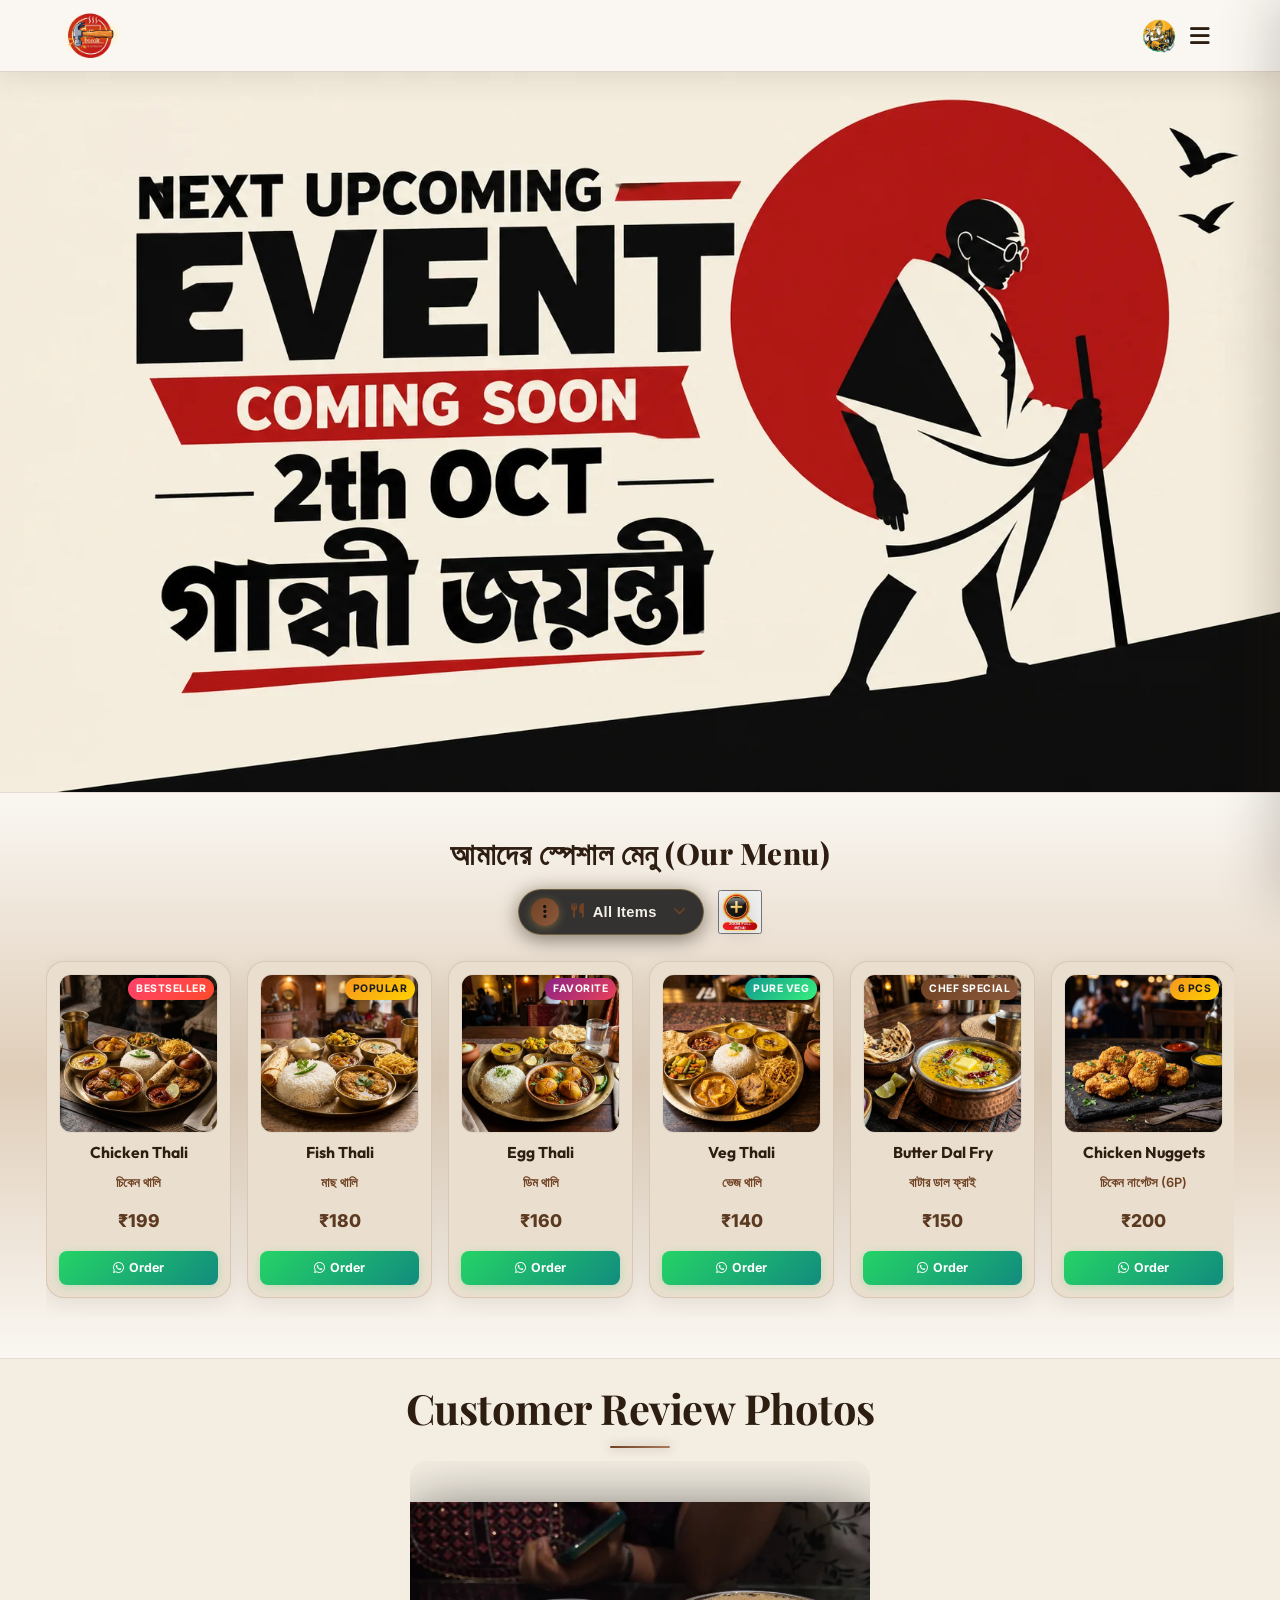
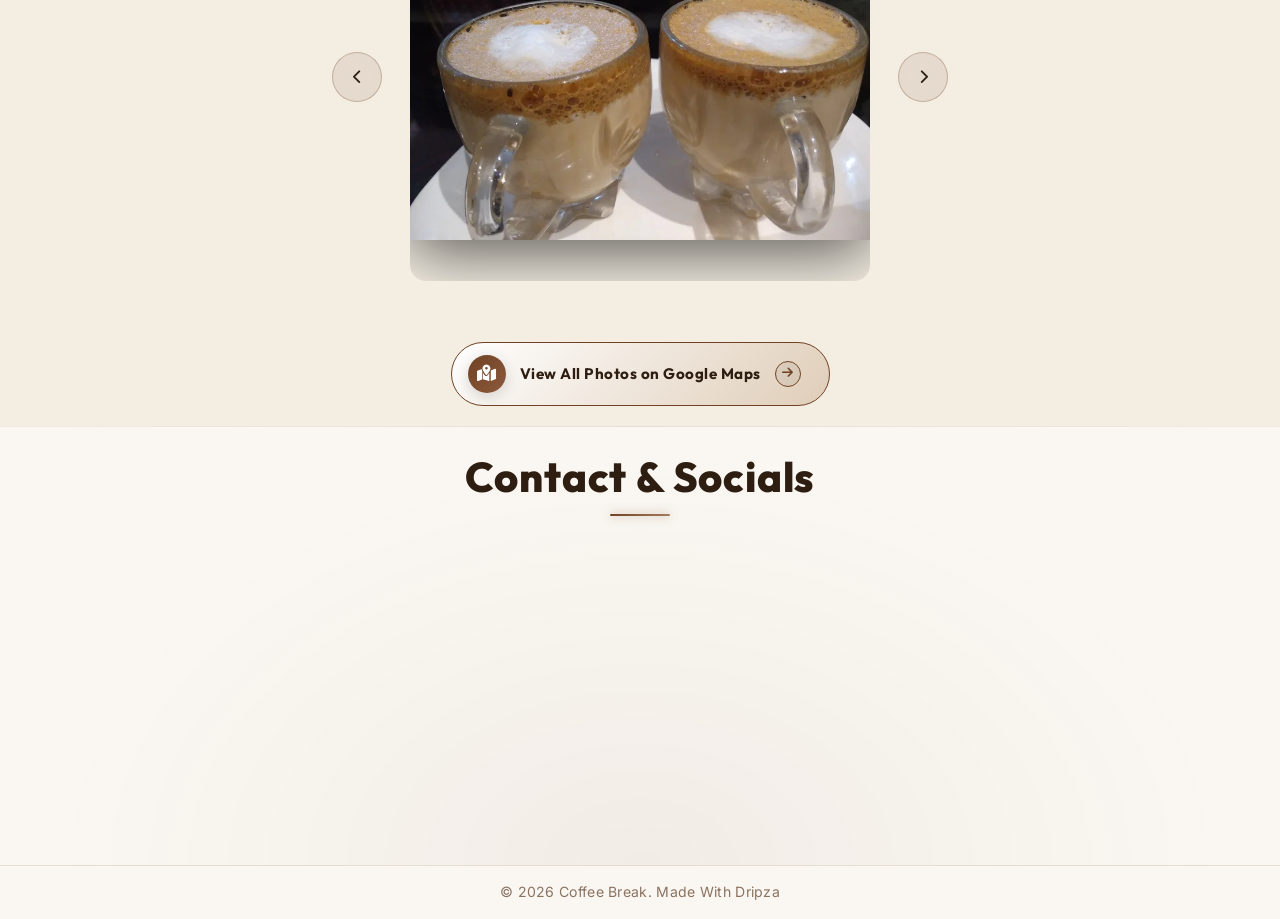
==== index.html @ 4b76417c "Update search input keypad dismiss on enter" ====
﻿<!DOCTYPE html>
<html lang="bn">
<head>
    <meta charset="UTF-8">
    <meta name="viewport" content="width=device-width, initial-scale=1.0">
    <title>Coffee Break</title>
    <link rel="icon" type="image/png" href="assets/coffee_break_logo.webp">
    <link href="https://fonts.googleapis.com/css2?family=Playfair+Display:wght@400;600;700;800&family=Outfit:wght@300;400;600;800&family=Inter:wght@300;400;500;600&display=swap" rel="stylesheet">
    <link rel="stylesheet" href="https://cdnjs.cloudflare.com/ajax/libs/font-awesome/6.4.0/css/all.min.css">
    <link rel="stylesheet" href="styles.css?v=1.3">
</head>
<body class="no-scroll">
    <!-- Preloader Screen -->
    <div id="preloader">
        <div class="preloader-content">
            <h1 class="preloader-title">Welcome to <br><span class="highlight">Coffee Break</span></h1>
            <div class="preloader-loader">
                <div class="loader-bar"></div>
            </div>
        </div>
    </div>
    <!-- Navbar -->
    <nav class="navbar">
        <div class="logo-container">
            <img src="assets/coffee_break_logo.webp" alt="Coffee Break Logo" class="logo-brand-img">
            <div class="logo-text-wrapper">
                <span class="animated-football-header" title="Ganesh Chaturthi Special">
                    <img src="assets/ganesh_run_icon.webp" alt="Ganesh Run Icon" style="object-fit: contain; filter: drop-shadow(0 0 5px rgba(255, 215, 0, 0.6));">
                </span>
                <span class="logo-text">Coffee Break</span>
            </div>
        </div>
        <span class="rath-yatra-header-text">শুভ বিশ্বকর্মা পূজা!</span>
        <ul class="nav-links">
            <li><a href="#home">Home</a></li>
            <li><a href="#menu">Menu</a></li>
            <li><a href="#reviews">Reviews</a></li>
            <li><a href="#contact">Contact</a></li>
        </ul>
        <div class="navbar-actions">
            <!-- Rakhi Purnima Button for Poster -->
            <button class="fifa-btn" id="open-promo-modal-direct-btn" title="Show Ganesh Chaturthi Special Poster">
                <div class="fifa-container">
                    <div class="fifa-magic-ring"></div>
                    <img src="assets/ganesh_icon.webp" alt="Ganesh Special" class="fifa-svg" style="object-fit: contain;">
                </div>
            </button>
            
            <div class="hamburger">
                <i class="fas fa-bars"></i>
            </div>
        </div>
    </nav>

    <!-- Hero Section -->
    <section id="home" class="hero">
        <div class="hero-bg banner-box">
            <img src="assets/aj_restaurant_banner_1.webp" alt="AJ Restaurant & Cafe Banner" class="active">
            <img src="assets/banner_1.webp" alt="Coffee Break Banner 1">
            <img src="assets/banner_2.webp" alt="Coffee Break Banner 2">
            <img src="assets/banner_3.webp" alt="Coffee Break Banner 3">
            <img src="assets/banner_4.webp" alt="Coffee Break Banner 4">
            <img src="assets/banner_5.webp" alt="Coffee Break Banner 5">
            <img src="assets/banner_6.webp" alt="Coffee Break Banner 6">
            <img src="assets/banner_7.webp" alt="Coffee Break Banner 7">
            <img src="assets/banner_8.webp" alt="Coffee Break Banner 8">
            <img src="assets/banner_9.webp" alt="Coffee Break Banner 9">
            <img src="assets/banner_10.webp" alt="Coffee Break Banner 10">
            <img src="assets/banner_11.webp" alt="Coffee Break Banner 11">
            <img src="assets/banner_12.webp" alt="Coffee Break Banner 12">
            <img src="assets/banner_13.webp" alt="Coffee Break Banner 13">
            <img src="assets/banner_14.webp" alt="Coffee Break Banner 14">
            <img src="assets/banner_15.webp" alt="Coffee Break Banner 15">
            <div class="overlay"></div>
        </div>
        <!-- Click/Hover Zones for Banner Control -->
        <div class="hero-nav-zone left-zone" title="Previous Image"></div>
        <div class="hero-nav-zone right-zone" title="Next Image"></div>
    </section>

                <!-- Digital Restaurant Menu Section -->
    <section id="menu" class="main-menu-section">
        <div class="menu-header-wrapper">
            <div class="menu-eyebrow-container">
                <span class="menu-eyebrow">আমাদের স্পেশাল মেনু (Our Menu)</span>
            </div>
        </div>

        <!-- Menu Category Filter Tabs -->
                <!-- Menu Category Filter Dropdown (Three-Dot Filter Menu) -->
        <!-- Menu Filter and Zoom Controls Row -->
        <div class="menu-filter-controls-row">
            <div class="menu-filter-dropdown-wrapper" id="main-menu-filter-dropdown-wrapper">
            <button type="button" class="menu-filter-dots-btn" id="main-menu-filter-dots-btn" aria-expanded="false" aria-haspopup="true" title="Filter Menu">
                <span class="three-dots-icon-box">
                    <i class="fas fa-ellipsis-v"></i>
                </span>
                <span class="current-filter-label" id="main-current-filter-label">
                    <i class="fas fa-utensils"></i>
                    <span>All Items</span>
                </span>
                <i class="fas fa-chevron-down filter-dropdown-arrow"></i>
            </button>

            <!-- Dropdown List of Category Filter Options -->
            <div class="menu-filter-dropdown-menu" id="main-menu-filter-dropdown-menu">
                <div class="menu-filter-dropdown-header">
                    <span><i class="fas fa-filter"></i> Filter Category</span>
                </div>
                <div class="menu-filter-dropdown-list">
                    <button type="button" class="menu-tab-btn active" data-category="all">
                        <span class="tab-btn-content">
                            <i class="fas fa-utensils tab-icon"></i>
                            <span class="tab-title">All Items</span>
                        </span>
                        <i class="fas fa-check active-indicator-icon"></i>
                    </button>
                    <button type="button" class="menu-tab-btn" data-category="thali">
                        <span class="tab-btn-content">
                            <i class="fas fa-bowl-rice tab-icon"></i>
                            <span class="tab-title">Bengali Thali</span>
                        </span>
                        <i class="fas fa-check active-indicator-icon"></i>
                    </button>
                    <button type="button" class="menu-tab-btn" data-category="snacks">
                        <span class="tab-btn-content">
                            <i class="fas fa-burger tab-icon"></i>
                            <span class="tab-title">Breakfast & Snacks</span>
                        </span>
                        <i class="fas fa-check active-indicator-icon"></i>
                    </button>
                    <button type="button" class="menu-tab-btn" data-category="beverages">
                        <span class="tab-btn-content">
                            <i class="fas fa-mug-hot tab-icon"></i>
                            <span class="tab-title">Tea & Coffee</span>
                        </span>
                        <i class="fas fa-check active-indicator-icon"></i>
                    </button>
                    <button type="button" class="menu-tab-btn" data-category="extras">
                        <span class="tab-btn-content">
                            <i class="fas fa-plate-wheat tab-icon"></i>
                            <span class="tab-title">Sides & Extras</span>
                        </span>
                        <i class="fas fa-check active-indicator-icon"></i>
                    </button>
                </div>
            </div>
        </div>

            <!-- Zoom Full Menu Button on Right Side of Filter -->
            <button type="button" class="menu-zoom-img-btn" id="open-full-menu-modal-btn" title="Open Complete Menu Card (সম্পূর্ণ মেনু)">
                    <img src="assets/zoom_full_menu_icon.webp" alt="Zoom Full Menu" class="zoom-full-menu-img">
                </button>
        </div>
        

        <!-- Menu Cards Horizontal Side-Scroll Wrapper -->
        <div class="main-menu-scroll-wrapper">
            <div class="main-menu-scroll-track" id="main-restaurant-menu-scroll">
                
                <!-- 1. Chicken Thali -->
                <div class="food-menu-card" data-category="thali">
                    <div class="food-card-badge bestseller">Bestseller</div>
                    <div class="food-card-img-box">
                        <img src="assets/menu_chicken_thali.webp" alt="Chicken Thali" loading="lazy">
                    </div>
                    <div class="food-card-body">
                        <h3 class="food-title">Chicken Thali</h3>
                        <span class="bengali-title">চিকেন থালি</span>
                        <span class="food-price">₹199</span>
                        <a href="https://wa.me/919064698792?text=Hi%20Coffee%20Break,%20I%20want%20to%20order%20Chicken%20Thali%20(₹199)" target="_blank" class="food-order-btn">
                            <i class="fab fa-whatsapp"></i> Order
                        </a>
                    </div>
                </div>

                <!-- 2. Fish Thali -->
                <div class="food-menu-card" data-category="thali">
                    <div class="food-card-badge popular">Popular</div>
                    <div class="food-card-img-box">
                        <img src="assets/menu_fish_thali.webp" alt="Fish Thali" loading="lazy">
                    </div>
                    <div class="food-card-body">
                        <h3 class="food-title">Fish Thali</h3>
                        <span class="bengali-title">মাছ থালি</span>
                        <span class="food-price">₹180</span>
                        <a href="https://wa.me/919064698792?text=Hi%20Coffee%20Break,%20I%20want%20to%20order%20Fish%20Thali%20(₹180)" target="_blank" class="food-order-btn">
                            <i class="fab fa-whatsapp"></i> Order
                        </a>
                    </div>
                </div>

                <!-- 3. Egg Thali -->
                <div class="food-menu-card" data-category="thali">
                    <div class="food-card-badge special">Favorite</div>
                    <div class="food-card-img-box">
                        <img src="assets/menu_egg_thali.webp" alt="Egg Thali" loading="lazy">
                    </div>
                    <div class="food-card-body">
                        <h3 class="food-title">Egg Thali</h3>
                        <span class="bengali-title">ডিম থালি</span>
                        <span class="food-price">₹160</span>
                        <a href="https://wa.me/919064698792?text=Hi%20Coffee%20Break,%20I%20want%20to%20order%20Egg%20Thali%20(₹160)" target="_blank" class="food-order-btn">
                            <i class="fab fa-whatsapp"></i> Order
                        </a>
                    </div>
                </div>

                <!-- 4. Veg Thali -->
                <div class="food-menu-card" data-category="thali">
                    <div class="food-card-badge pure-veg">Pure Veg</div>
                    <div class="food-card-img-box">
                        <img src="assets/menu_veg_thali.webp" alt="Veg Thali" loading="lazy">
                    </div>
                    <div class="food-card-body">
                        <h3 class="food-title">Veg Thali</h3>
                        <span class="bengali-title">ভেজ থালি</span>
                        <span class="food-price">₹140</span>
                        <a href="https://wa.me/919064698792?text=Hi%20Coffee%20Break,%20I%20want%20to%20order%20Veg%20Thali%20(₹140)" target="_blank" class="food-order-btn">
                            <i class="fab fa-whatsapp"></i> Order
                        </a>
                    </div>
                </div>

                <!-- 5. Butter Dal Fry -->
                <div class="food-menu-card" data-category="extras">
                    <div class="food-card-badge chef">Chef Special</div>
                    <div class="food-card-img-box">
                        <img src="assets/menu_butter_dal_fry.webp" alt="Butter Dal Fry" loading="lazy">
                    </div>
                    <div class="food-card-body">
                        <h3 class="food-title">Butter Dal Fry</h3>
                        <span class="bengali-title">বাটার ডাল ফ্রাই</span>
                        <span class="food-price">₹150</span>
                        <a href="https://wa.me/919064698792?text=Hi%20Coffee%20Break,%20I%20want%20to%20order%20Butter%20Dal%20Fry%20(₹150)" target="_blank" class="food-order-btn">
                            <i class="fab fa-whatsapp"></i> Order
                        </a>
                    </div>
                </div>

                <!-- 6. Chicken Nuggets -->
                <div class="food-menu-card" data-category="snacks">
                    <div class="food-card-badge popular">6 Pcs</div>
                    <div class="food-card-img-box">
                        <img src="assets/menu_chicken_nuggets.webp" alt="Chicken Nuggets" loading="lazy">
                    </div>
                    <div class="food-card-body">
                        <h3 class="food-title">Chicken Nuggets</h3>
                        <span class="bengali-title">চিকেন নাগেটস (6P)</span>
                        <span class="food-price">₹200</span>
                        <a href="https://wa.me/919064698792?text=Hi%20Coffee%20Break,%20I%20want%20to%20order%20Chicken%20Nuggets%20(₹200)" target="_blank" class="food-order-btn">
                            <i class="fab fa-whatsapp"></i> Order
                        </a>
                    </div>
                </div>

                <!-- 7. Aloo Tikki -->
                <div class="food-menu-card" data-category="snacks">
                    <div class="food-card-badge pure-veg">Big Size</div>
                    <div class="food-card-img-box">
                        <img src="assets/menu_aloo_tikki.webp" alt="Aloo Tikki Big Size" loading="lazy">
                    </div>
                    <div class="food-card-body">
                        <h3 class="food-title">Aloo Tikki 6P</h3>
                        <span class="bengali-title">আলু টিক্কি (6P)</span>
                        <span class="food-price">₹180</span>
                        <a href="https://wa.me/919064698792?text=Hi%20Coffee%20Break,%20I%20want%20to%20order%20Aloo%20Tikki%20(₹180)" target="_blank" class="food-order-btn">
                            <i class="fab fa-whatsapp"></i> Order
                        </a>
                    </div>
                </div>

                <!-- 8. Egg Maggie -->
                <div class="food-menu-card" data-category="snacks">
                    <div class="food-card-badge popular">Hot</div>
                    <div class="food-card-img-box">
                        <img src="assets/menu_egg_maggie.webp" alt="Egg Maggie" loading="lazy">
                    </div>
                    <div class="food-card-body">
                        <h3 class="food-title">Egg Maggie</h3>
                        <span class="bengali-title">এগ ম্যাগি</span>
                        <span class="food-price">₹80</span>
                        <a href="https://wa.me/919064698792?text=Hi%20Coffee%20Break,%20I%20want%20to%20order%20Egg%20Maggie%20(₹80)" target="_blank" class="food-order-btn">
                            <i class="fab fa-whatsapp"></i> Order
                        </a>
                    </div>
                </div>

                <!-- 9. Veg Maggie -->
                <div class="food-menu-card" data-category="snacks">
                    <div class="food-card-badge pure-veg">Veg</div>
                    <div class="food-card-img-box">
                        <img src="assets/menu_egg_maggie.webp" alt="Veg Maggie" loading="lazy">
                    </div>
                    <div class="food-card-body">
                        <h3 class="food-title">Veg Maggie</h3>
                        <span class="bengali-title">ভেজ ম্যাগি</span>
                        <span class="food-price">₹60</span>
                        <a href="https://wa.me/919064698792?text=Hi%20Coffee%20Break,%20I%20want%20to%20order%20Veg%20Maggie%20(₹60)" target="_blank" class="food-order-btn">
                            <i class="fab fa-whatsapp"></i> Order
                        </a>
                    </div>
                </div>

                <!-- 10. Bread Omelette -->
                <div class="food-menu-card" data-category="snacks">
                    <div class="food-card-badge special">Breakfast</div>
                    <div class="food-card-img-box">
                        <img src="assets/menu6.webp" alt="Bread Omelette Jam Butter" loading="lazy">
                    </div>
                    <div class="food-card-body">
                        <h3 class="food-title">Bread Omelette</h3>
                        <span class="bengali-title">ব্রেড ওমলেট / জ্যাম</span>
                        <span class="food-price">₹60</span>
                        <a href="https://wa.me/919064698792?text=Hi%20Coffee%20Break,%20I%20want%20to%20order%20Bread%20Omelette%20(₹60)" target="_blank" class="food-order-btn">
                            <i class="fab fa-whatsapp"></i> Order
                        </a>
                    </div>
                </div>

                <!-- 11. Chai & Coffee -->
                <div class="food-menu-card" data-category="beverages">
                    <div class="food-card-badge special">Hot</div>
                    <div class="food-card-img-box">
                        <img src="assets/menu_tea_coffee.webp" alt="Coffee" loading="lazy">
                    </div>
                    <div class="food-card-body">
                        <h3 class="food-title">Milk / Black Coffee</h3>
                        <span class="bengali-title">কফি (Min 2 Cup)</span>
                        <span class="food-price">₹50</span>
                        <a href="https://wa.me/919064698792?text=Hi%20Coffee%20Break,%20I%20want%20to%20order%20Coffee" target="_blank" class="food-order-btn">
                            <i class="fab fa-whatsapp"></i> Order
                        </a>
                    </div>
                </div>

                <!-- 12. Milk / Black Tea -->
                <div class="food-menu-card" data-category="beverages">
                    <div class="food-card-badge bestseller">Chai</div>
                    <div class="food-card-img-box">
                        <img src="assets/menu_tea_coffee.webp" alt="Tea" loading="lazy">
                    </div>
                    <div class="food-card-body">
                        <h3 class="food-title">Black / Milk Tea</h3>
                        <span class="bengali-title">চা (Min 2 Cup)</span>
                        <span class="food-price">₹25</span>
                        <a href="https://wa.me/919064698792?text=Hi%20Coffee%20Break,%20I%20want%20to%20order%20Tea" target="_blank" class="food-order-btn">
                            <i class="fab fa-whatsapp"></i> Order
                        </a>
                    </div>
                </div>

                <!-- 13. Green Tea -->
                <div class="food-menu-card" data-category="beverages">
                    <div class="food-card-badge pure-veg">Healthy</div>
                    <div class="food-card-img-box">
                        <img src="assets/menu_tea_coffee.webp" alt="Green Tea" loading="lazy">
                    </div>
                    <div class="food-card-body">
                        <h3 class="food-title">Green Tea</h3>
                        <span class="bengali-title">গ্রিন টি (Min 2 Cup)</span>
                        <span class="food-price">₹40</span>
                        <a href="https://wa.me/919064698792?text=Hi%20Coffee%20Break,%20I%20want%20to%20order%20Green%20Tea" target="_blank" class="food-order-btn">
                            <i class="fab fa-whatsapp"></i> Order
                        </a>
                    </div>
                </div>

                <!-- 14. Extra Chicken 4P -->
                <div class="food-menu-card" data-category="extras">
                    <div class="food-card-badge popular">4 Pcs</div>
                    <div class="food-card-img-box">
                        <img src="assets/menu_chicken_thali.webp" alt="Extra Chicken" loading="lazy">
                    </div>
                    <div class="food-card-body">
                        <h3 class="food-title">Extra Chicken (4P)</h3>
                        <span class="bengali-title">চিকেন কারি (4P)</span>
                        <span class="food-price">₹180</span>
                        <a href="https://wa.me/919064698792?text=Hi%20Coffee%20Break,%20I%20want%20to%20order%20Extra%20Chicken%204P%20(₹180)" target="_blank" class="food-order-btn">
                            <i class="fab fa-whatsapp"></i> Order
                        </a>
                    </div>
                </div>

                <!-- 15. Extra Mutton 1P -->
                <div class="food-menu-card" data-category="extras">
                    <div class="food-card-badge special">Special</div>
                    <div class="food-card-img-box">
                        <img src="assets/menu3.webp" alt="Extra Mutton" loading="lazy">
                    </div>
                    <div class="food-card-body">
                        <h3 class="food-title">Extra Mutton (1P)</h3>
                        <span class="bengali-title">মটন (স্পেশাল অর্ডার)</span>
                        <span class="food-price">₹80</span>
                        <a href="https://wa.me/919064698792?text=Hi%20Coffee%20Break,%20I%20want%20to%20order%20Extra%20Mutton%20(₹80)" target="_blank" class="food-order-btn">
                            <i class="fab fa-whatsapp"></i> Order
                        </a>
                    </div>
                </div>

                <!-- 16. Extra Fish 1P -->
                <div class="food-menu-card" data-category="extras">
                    <div class="food-card-badge popular">1 Pc</div>
                    <div class="food-card-img-box">
                        <img src="assets/menu_fish_thali.webp" alt="Extra Fish" loading="lazy">
                    </div>
                    <div class="food-card-body">
                        <h3 class="food-title">Extra Fish (1P)</h3>
                        <span class="bengali-title">মাছ ১ পিস</span>
                        <span class="food-price">₹80</span>
                        <a href="https://wa.me/919064698792?text=Hi%20Coffee%20Break,%20I%20want%20to%20order%20Extra%20Fish%20(₹80)" target="_blank" class="food-order-btn">
                            <i class="fab fa-whatsapp"></i> Order
                        </a>
                    </div>
                </div>

                <!-- 17. Green Salad -->
                <div class="food-menu-card" data-category="extras">
                    <div class="food-card-badge pure-veg">Fresh</div>
                    <div class="food-card-img-box">
                        <img src="assets/menu_veg_thali.webp" alt="Green Salad" loading="lazy">
                    </div>
                    <div class="food-card-body">
                        <h3 class="food-title">Green Salad</h3>
                        <span class="bengali-title">গ্রিন স্যালাড</span>
                        <span class="food-price">₹100</span>
                        <a href="https://wa.me/919064698792?text=Hi%20Coffee%20Break,%20I%20want%20to%20order%20Green%20Salad%20(₹100)" target="_blank" class="food-order-btn">
                            <i class="fab fa-whatsapp"></i> Order
                        </a>
                    </div>
                </div>

                <!-- 18. Extra Egg (2P) -->
                <div class="food-menu-card" data-category="extras">
                    <div class="food-card-badge special">2 Pcs</div>
                    <div class="food-card-img-box">
                        <img src="assets/menu_egg_thali.webp" alt="Extra Egg 2P" loading="lazy">
                    </div>
                    <div class="food-card-body">
                        <h3 class="food-title">Extra Egg (2P)</h3>
                        <span class="bengali-title">ডিম (২ পিস)</span>
                        <span class="food-price">₹50</span>
                        <a href="https://wa.me/919064698792?text=Hi%20Coffee%20Break,%20I%20want%20to%20order%20Extra%20Egg%202P%20(₹50)" target="_blank" class="food-order-btn">
                            <i class="fab fa-whatsapp"></i> Order
                        </a>
                    </div>
                </div>

                <!-- 19. Extra Rice -->
                <div class="food-menu-card" data-category="extras">
                    <div class="food-card-badge popular">1 Plate</div>
                    <div class="food-card-img-box">
                        <img src="assets/menu_veg_thali.webp" alt="Extra Rice" loading="lazy">
                    </div>
                    <div class="food-card-body">
                        <h3 class="food-title">Extra Rice</h3>
                        <span class="bengali-title">এক্সট্রা ভাত</span>
                        <span class="food-price">₹50</span>
                        <a href="https://wa.me/919064698792?text=Hi%20Coffee%20Break,%20I%20want%20to%20order%20Extra%20Rice%20(₹50)" target="_blank" class="food-order-btn">
                            <i class="fab fa-whatsapp"></i> Order
                        </a>
                    </div>
                </div>

                <!-- 20. Extra Misti / Papad / Roti -->
                <div class="food-menu-card" data-category="extras">
                    <div class="food-card-badge pure-veg">Per Pc</div>
                    <div class="food-card-img-box">
                        <img src="assets/menu2.webp" alt="Extra Misti Papad Roti" loading="lazy">
                    </div>
                    <div class="food-card-body">
                        <h3 class="food-title">Extra Misti / Papad / Roti</h3>
                        <span class="bengali-title">মিষ্টি / পাঁপড় / রুটি</span>
                        <span class="food-price">₹10</span>
                        <a href="https://wa.me/919064698792?text=Hi%20Coffee%20Break,%20I%20want%20to%20order%20Extra%20Misti%20Papad%20Roti%20(₹10)" target="_blank" class="food-order-btn">
                            <i class="fab fa-whatsapp"></i> Order
                        </a>
                    </div>
                </div>

                <!-- 21. Extra Sabji / Dal / Vaji -->
                <div class="food-menu-card" data-category="extras">
                    <div class="food-card-badge pure-veg">Side Bowl</div>
                    <div class="food-card-img-box">
                        <img src="assets/menu_butter_dal_fry.webp" alt="Extra Sabji Dal Vaji" loading="lazy">
                    </div>
                    <div class="food-card-body">
                        <h3 class="food-title">Extra Sabji / Dal / Vaji</h3>
                        <span class="bengali-title">সবজি / ডাল / ভাজি</span>
                        <span class="food-price">₹30</span>
                        <a href="https://wa.me/919064698792?text=Hi%20Coffee%20Break,%20I%20want%20to%20order%20Extra%20Sabji%20Dal%20Vaji%20(₹30)" target="_blank" class="food-order-btn">
                            <i class="fab fa-whatsapp"></i> Order
                        </a>
                    </div>
                </div>

                <!-- 18. Water Bottle -->
                <div class="food-menu-card" data-category="beverages">
                    <div class="food-card-badge pure-veg">Mineral</div>
                    <div class="food-card-img-box">
                        <img src="assets/menu5.webp" alt="Water Bottle" loading="lazy">
                    </div>
                    <div class="food-card-body">
                        <h3 class="food-title">Water Bottle</h3>
                        <span class="bengali-title">জল 1L / 2L</span>
                        <span class="food-price">₹20 / ₹30</span>
                        <a href="https://wa.me/919064698792?text=Hi%20Coffee%20Break,%20I%20want%20to%20order%20Water%20Bottle" target="_blank" class="food-order-btn">
                            <i class="fab fa-whatsapp"></i> Order
                        </a>
                    </div>
                </div>

            </div>
        </div>
    </section>

    <!-- Reviews Section (Photo Gallery) -->
    <section id="reviews" class="reviews-section">
        <h2 class="section-title">Customer Review Photos</h2>
        <div class="reviews-slider-container">
            <div class="reviews-slider">
                <div class="review-slide active">
                    <img src="assets/review_1.webp" alt="Customer Review 1">
                </div>
                <div class="review-slide">
                    <img src="assets/review_2.webp" alt="Customer Review 2">
                </div>
                <div class="review-slide">
                    <img src="assets/review_3.webp" alt="Customer Review 3">
                </div>
                <div class="review-slide">
                    <img src="assets/review_4.webp" alt="Customer Review 4">
                </div>
                <div class="review-slide">
                    <img src="assets/review_5.webp" alt="Customer Review 5">
                </div>
                <div class="review-slide">
                    <img src="assets/review_6.webp" alt="Customer Review 6">
                </div>
                <div class="review-slide">
                    <img src="assets/review_7.webp" alt="Customer Review 7">
                </div>
                <div class="review-slide">
                    <img src="assets/review_8.webp" alt="Customer Review 8">
                </div>
                <div class="review-slide">
                    <img src="assets/review_9.webp" alt="Customer Review 9">
                </div>
                <div class="review-slide">
                    <img src="assets/review_10.webp" alt="Customer Review 10">
                </div>
                <div class="review-slide">
                    <img src="assets/review_11.webp" alt="Customer Review 11">
                </div>
                <div class="review-slide">
                    <img src="assets/review_12.webp" alt="Customer Review 12">
                </div>
                <div class="review-slide">
                    <img src="assets/review_13.webp" alt="Customer Review 13">
                </div>
                <div class="review-slide">
                    <img src="assets/review_14.webp" alt="Customer Review 14">
                </div>
                <div class="review-slide">
                    <img src="assets/review_15.webp" alt="Customer Review 15">
                </div>
                <div class="review-slide">
                    <img src="assets/review_16.webp" alt="Customer Review 16">
                </div>
                <div class="review-slide">
                    <img src="assets/review_17.webp" alt="Customer Review 17">
                </div>
                <div class="review-slide">
                    <img src="assets/review_18.webp" alt="Customer Review 18">
                </div>
                <div class="review-slide">
                    <img src="assets/review_19.webp" alt="Customer Review 19">
                </div>
                <div class="review-slide">
                    <img src="assets/review_20.webp" alt="Customer Review 20">
                </div>
                <div class="review-slide">
                    <img src="assets/review_21.webp" alt="Customer Review 21">
                </div>
                <div class="review-slide">
                    <img src="assets/review_22.webp" alt="Customer Review 22">
                </div>
                <div class="review-slide">
                    <img src="assets/review_23.webp" alt="Customer Review 23">
                </div>
                <div class="review-slide">
                    <img src="assets/review_24.webp" alt="Customer Review 24">
                </div>
                <div class="review-slide">
                    <img src="assets/review_25.webp" alt="Customer Review 25">
                </div>
                <div class="review-slide">
                    <img src="assets/review_26.webp" alt="Customer Review 26">
                </div>
                <div class="review-slide">
                    <img src="assets/review_27.webp" alt="Customer Review 27">
                </div>
                <div class="review-slide">
                    <img src="assets/review_28.webp" alt="Customer Review 28">
                </div>
                <div class="review-slide">
                    <img src="assets/review_29.webp" alt="Customer Review 29">
                </div>
                <div class="review-slide">
                    <img src="assets/review_30.webp" alt="Customer Review 30">
                </div>
                <div class="review-slide">
                    <img src="assets/review_31.webp" alt="Customer Review 31">
                </div>
                <div class="review-slide">
                    <img src="assets/review_32.webp" alt="Customer Review 32">
                </div>
                <div class="review-slide">
                    <img src="assets/review_33.webp" alt="Customer Review 33">
                </div>
                <div class="review-slide">
                    <img src="assets/review_34.webp" alt="Customer Review 34">
                </div>
                <div class="review-slide">
                    <img src="assets/review_35.webp" alt="Customer Review 35">
                </div>
                <div class="review-slide">
                    <img src="assets/review_36.webp" alt="Customer Review 36">
                </div>
                <div class="review-slide">
                    <img src="assets/review_37.webp" alt="Customer Review 37">
                </div>
            </div>
            
            <!-- Slider Controls -->
            <button class="slider-btn prev-btn"><i class="fas fa-chevron-left"></i></button>
            <button class="slider-btn next-btn"><i class="fas fa-chevron-right"></i></button>
            
            <!-- Slider Dots -->
            <div class="slider-dots">
                <!-- Dynamically generated by JavaScript -->
            </div>
        </div>
        <div style="text-align: center; margin-top: 3rem;">
            <div class="reviews-cta-wrapper">
            <a href="https://maps.app.goo.gl/PXpz6pbxtFSAyM4YA" target="_blank" class="modern-maps-btn" title="Open Google Maps Gallery">
                <span class="maps-icon-badge"><i class="fas fa-map-marked-alt"></i></span>
                <span class="maps-btn-text">View All Photos on Google Maps</span>
                <span class="maps-arrow-circle"><i class="fas fa-arrow-right"></i></span>
            </a>
        </div>
        </div>
    </section>

    <!-- Contact & Footer -->
    <section id="contact" class="contact-section">
        <h2 class="section-title">Contact & Socials</h2>
        <div class="contact-container glassmorphism">
            <div class="contact-info">
                <h2>Visit Us</h2>
                <div class="info-item">
                    <a href="https://maps.app.goo.gl/EksyamdfHj5NwLN49" target="_blank" style="color: inherit; text-decoration: none; display: flex; align-items: center; gap: 15px;">
                        <i class="fas fa-map-marker-alt"></i>
                        <p>2nd floor, Ekanta Apan Building, Poramatala Rd, Nabadwip, West Bengal 741302</p>
                    </a>
                </div>
                <div class="info-item">
                    <i class="fas fa-phone-alt"></i>
                    <p>+91 9064698792</p>
                </div>
                <div class="info-item">
                    <i class="fas fa-envelope"></i>
                    <p>hello@coffeebreak.com</p>
                </div>
            </div>
            <div class="social-links">
                <h2>Follow Us</h2>
                <div class="social-icons">
                    <a href="#" class="social-icon"><i class="fab fa-instagram"></i></a>
                    <a href="#" class="social-icon"><i class="fab fa-facebook-f"></i></a>
                    <a href="#" class="social-icon"><i class="fab fa-youtube"></i></a>
                    <a href="https://wa.me/919064698792" target="_blank" class="social-icon"><i class="fab fa-whatsapp"></i></a>
                    <a href="https://maps.app.goo.gl/EksyamdfHj5NwLN49" target="_blank" class="social-icon"><i class="fas fa-map-marker-alt"></i></a>
                </div>
            </div>
        </div>
    </section>

    <footer>
        <p>&copy; 2026 Coffee Break. Made With Dripza</p>
    </footer>



    <!-- Full Menu Interactive Modal -->
    <div class="full-menu-modal" id="full-menu-modal" aria-hidden="true">
        <div class="full-menu-modal-overlay" id="full-menu-modal-overlay"></div>
        <div class="full-menu-modal-container">
            <!-- Modal Sticky Top Header Container (Header + Hero Title + Search + Category Tabs) -->
            <div class="full-menu-modal-top-section">
                <!-- Modal Header -->
                <div class="full-menu-modal-header">
                    <div class="full-menu-modal-header-left">
                        <button class="menu-modal-close-btn" id="close-full-menu-modal-btn" aria-label="Close Full Menu">
                            <i class="fas fa-arrow-left"></i> <span>Back</span>
                        </button>
                        <div class="full-menu-modal-title">
                            Coffee Break
                        </div>
                    </div>
                    <div class="full-menu-modal-header-right">
                        <a href="#modal-order-timings" class="menu-modal-timing-btn" id="modal-timing-btn" title="Order Timings">
                            <i class="fas fa-clock"></i> <span>Timings</span>
                        </a>
                        <a href="tel:919064698792" class="menu-modal-call-btn">
                            <i class="fas fa-phone-alt"></i> <span>919064698792</span>
                        </a>
                        <button class="menu-modal-close-icon-btn" id="close-full-menu-icon-btn" aria-label="Close">
                            <i class="fas fa-times"></i>
                        </button>
                    </div>
                </div>

                <!-- Modal Hero Header -->
                <div class="full-menu-hero">
                    <h1>Complete Menu Card <span class="bengali-heading">আমাদের সম্পূর্ণ ডিজিটাল মেনু</span></h1>
                </div>

                <!-- Search Bar & Category Filter Tabs -->
                <div class="menu-control-bar">
                    

                    <!-- Modal Category Filter Dropdown (Three-Dot Filter Menu) -->
                    <div class="menu-filter-dropdown-wrapper" id="modal-menu-filter-dropdown-wrapper">
            <button type="button" class="menu-filter-dots-btn" id="modal-menu-filter-dots-btn" aria-expanded="false" aria-haspopup="true" title="Filter Menu">
                <span class="three-dots-icon-box">
                    <i class="fas fa-ellipsis-v"></i>
                </span>
                <span class="current-filter-label" id="modal-current-filter-label">
                    <i class="fas fa-utensils"></i>
                    <span>All Items</span>
                </span>
                <i class="fas fa-chevron-down filter-dropdown-arrow"></i>
            </button>

            <!-- Dropdown List of Category Filter Options -->
            <div class="menu-filter-dropdown-menu" id="modal-menu-filter-dropdown-menu">
                <div class="menu-filter-dropdown-header">
                    <span><i class="fas fa-filter"></i> Filter Category</span>
                </div>
                <div class="menu-filter-dropdown-list">
                    <button type="button" class="menu-tab-btn active" data-category="all">
                        <span class="tab-btn-content">
                            <i class="fas fa-utensils tab-icon"></i>
                            <span class="tab-title">All Items</span>
                        </span>
                        <i class="fas fa-check active-indicator-icon"></i>
                    </button>
                    <button type="button" class="menu-tab-btn" data-category="thali">
                        <span class="tab-btn-content">
                            <i class="fas fa-bowl-rice tab-icon"></i>
                            <span class="tab-title">Bengali Thali</span>
                        </span>
                        <i class="fas fa-check active-indicator-icon"></i>
                    </button>
                    <button type="button" class="menu-tab-btn" data-category="snacks">
                        <span class="tab-btn-content">
                            <i class="fas fa-burger tab-icon"></i>
                            <span class="tab-title">Breakfast & Snacks</span>
                        </span>
                        <i class="fas fa-check active-indicator-icon"></i>
                    </button>
                    <button type="button" class="menu-tab-btn" data-category="beverages">
                        <span class="tab-btn-content">
                            <i class="fas fa-mug-hot tab-icon"></i>
                            <span class="tab-title">Tea & Coffee</span>
                        </span>
                        <i class="fas fa-check active-indicator-icon"></i>
                    </button>
                    <button type="button" class="menu-tab-btn" data-category="extras">
                        <span class="tab-btn-content">
                            <i class="fas fa-plate-wheat tab-icon"></i>
                            <span class="tab-title">Sides & Extras</span>
                        </span>
                        <i class="fas fa-check active-indicator-icon"></i>
                    </button>
                </div>
            </div>
                </div>

                    <div class="search-box-wrapper">
                        <i class="fas fa-search"></i>
                        <input type="text" id="modal-menu-search-input" placeholder="খাবারের নাম লিখে খুঁজুন (Search dishes...)" autocomplete="off" enterkeyhint="search">
                        <button type="button" id="modal-menu-search-clear" class="search-clear-btn" aria-label="Clear search" title="à¦®à§à¦›à§‡ à¦«à§‡à¦²à§à¦¨ (Clear)">
                            <i class="fas fa-times"></i>
                        </button>
                    </div>
            </div>
            </div>

            <div class="full-menu-modal-body">
                <!-- Complete Menu Card Grid -->
                <div class="compact-menu-grid-container">
                    <div class="compact-grid" id="modal-full-menu-grid">

                        <!-- 1. Chicken Thali -->
                        <div class="food-menu-card" data-category="thali" data-keywords="chicken thali murgi murgir mangsho rice dal sabji thali">
                            <div class="food-card-badge bestseller">Bestseller</div>
                            <div class="food-card-img-box">
                                <img src="assets/menu_chicken_thali.webp" alt="Chicken Thali" loading="lazy">
                            </div>
                            <div class="food-card-body">
                                <h3 class="food-title">Chicken Thali</h3>
                                <span class="bengali-title">চিকেন থালি</span>
                                <span class="food-price">₹199</span>
                                <a href="https://wa.me/919064698792?text=Hi%20Coffee%20Break,%20I%20want%20to%20order%20Chicken%20Thali%20(₹199)" target="_blank" class="food-order-btn">
                                    <i class="fab fa-whatsapp"></i> Order
                                </a>
                            </div>
                        </div>

                        <!-- 2. Fish Thali -->
                        <div class="food-menu-card" data-category="thali" data-keywords="fish thali macher thali mach jhol rui katla rice dal thali">
                            <div class="food-card-badge popular">Popular</div>
                            <div class="food-card-img-box">
                                <img src="assets/menu_fish_thali.webp" alt="Fish Thali" loading="lazy">
                            </div>
                            <div class="food-card-body">
                                <h3 class="food-title">Fish Thali</h3>
                                <span class="bengali-title">মাছ থালি</span>
                                <span class="food-price">₹180</span>
                                <a href="https://wa.me/919064698792?text=Hi%20Coffee%20Break,%20I%20want%20to%20order%20Fish%20Thali%20(₹180)" target="_blank" class="food-order-btn">
                                    <i class="fab fa-whatsapp"></i> Order
                                </a>
                            </div>
                        </div>

                        <!-- 3. Egg Thali -->
                        <div class="food-menu-card" data-category="thali" data-keywords="egg thali dimer thali dim kosha rice dal thali">
                            <div class="food-card-badge special">Favorite</div>
                            <div class="food-card-img-box">
                                <img src="assets/menu_egg_thali.webp" alt="Egg Thali" loading="lazy">
                            </div>
                            <div class="food-card-body">
                                <h3 class="food-title">Egg Thali</h3>
                                <span class="bengali-title">ডিম থালি</span>
                                <span class="food-price">₹160</span>
                                <a href="https://wa.me/919064698792?text=Hi%20Coffee%20Break,%20I%20want%20to%20order%20Egg%20Thali%20(₹160)" target="_blank" class="food-order-btn">
                                    <i class="fab fa-whatsapp"></i> Order
                                </a>
                            </div>
                        </div>

                        <!-- 4. Veg Thali -->
                        <div class="food-menu-card" data-category="thali" data-keywords="veg thali niramish thali paneer dal sabji rice mishti doi">
                            <div class="food-card-badge pure-veg">Pure Veg</div>
                            <div class="food-card-img-box">
                                <img src="assets/menu_veg_thali.webp" alt="Veg Thali" loading="lazy">
                            </div>
                            <div class="food-card-body">
                                <h3 class="food-title">Veg Thali</h3>
                                <span class="bengali-title">ভেজ থালি</span>
                                <span class="food-price">₹140</span>
                                <a href="https://wa.me/919064698792?text=Hi%20Coffee%20Break,%20I%20want%20to%20order%20Veg%20Thali%20(₹140)" target="_blank" class="food-order-btn">
                                    <i class="fab fa-whatsapp"></i> Order
                                </a>
                            </div>
                        </div>

                        <!-- 5. Butter Dal Fry -->
                        <div class="food-menu-card" data-category="extras" data-keywords="butter dal fry yellow dal tadka veg">
                            <div class="food-card-badge chef">Chef Special</div>
                            <div class="food-card-img-box">
                                <img src="assets/menu_butter_dal_fry.webp" alt="Butter Dal Fry" loading="lazy">
                            </div>
                            <div class="food-card-body">
                                <h3 class="food-title">Butter Dal Fry</h3>
                                <span class="bengali-title">বাটার ডাল ফ্রাই</span>
                                <span class="food-price">₹150</span>
                                <a href="https://wa.me/919064698792?text=Hi%20Coffee%20Break,%20I%20want%20to%20order%20Butter%20Dal%20Fry%20(₹150)" target="_blank" class="food-order-btn">
                                    <i class="fab fa-whatsapp"></i> Order
                                </a>
                            </div>
                        </div>

                        <!-- 6. Chicken Nuggets (6P) -->
                        <div class="food-menu-card" data-category="snacks" data-keywords="chicken nuggets 6p fried snacks non-veg">
                            <div class="food-card-badge popular">6 Pcs</div>
                            <div class="food-card-img-box">
                                <img src="assets/menu_chicken_nuggets.webp" alt="Chicken Nuggets" loading="lazy">
                            </div>
                            <div class="food-card-body">
                                <h3 class="food-title">Chicken Nuggets</h3>
                                <span class="bengali-title">চিকেন নাগেটস (6P)</span>
                                <span class="food-price">₹200</span>
                                <a href="https://wa.me/919064698792?text=Hi%20Coffee%20Break,%20I%20want%20to%20order%20Chicken%20Nuggets%20(₹200)" target="_blank" class="food-order-btn">
                                    <i class="fab fa-whatsapp"></i> Order
                                </a>
                            </div>
                        </div>

                        <!-- 7. Aloo Tikki Big Size (6P) -->
                        <div class="food-menu-card" data-category="snacks" data-keywords="aloo tikki potato cutlet snacks big size veg">
                            <div class="food-card-badge pure-veg">Big Size</div>
                            <div class="food-card-img-box">
                                <img src="assets/menu_aloo_tikki.webp" alt="Aloo Tikki Big Size" loading="lazy">
                            </div>
                            <div class="food-card-body">
                                <h3 class="food-title">Aloo Tikki 6P</h3>
                                <span class="bengali-title">আলু টিক্কি (6P)</span>
                                <span class="food-price">₹180</span>
                                <a href="https://wa.me/919064698792?text=Hi%20Coffee%20Break,%20I%20want%20to%20order%20Aloo%20Tikki%20(₹180)" target="_blank" class="food-order-btn">
                                    <i class="fab fa-whatsapp"></i> Order
                                </a>
                            </div>
                        </div>

                        <!-- 8. Egg Maggie -->
                        <div class="food-menu-card" data-category="snacks" data-keywords="egg maggie noodles masala snacks">
                            <div class="food-card-badge popular">Hot</div>
                            <div class="food-card-img-box">
                                <img src="assets/menu_egg_maggie.webp" alt="Egg Maggie" loading="lazy">
                            </div>
                            <div class="food-card-body">
                                <h3 class="food-title">Egg Maggie</h3>
                                <span class="bengali-title">এগ ম্যাগি</span>
                                <span class="food-price">₹80</span>
                                <a href="https://wa.me/919064698792?text=Hi%20Coffee%20Break,%20I%20want%20to%20order%20Egg%20Maggie%20(₹80)" target="_blank" class="food-order-btn">
                                    <i class="fab fa-whatsapp"></i> Order
                                </a>
                            </div>
                        </div>

                        <!-- 9. Veg Maggie -->
                        <div class="food-menu-card" data-category="snacks" data-keywords="veg maggie masala noodles snacks vegetarian">
                            <div class="food-card-badge pure-veg">Veg</div>
                            <div class="food-card-img-box">
                                <img src="assets/menu_egg_maggie.webp" alt="Veg Maggie" loading="lazy">
                            </div>
                            <div class="food-card-body">
                                <h3 class="food-title">Veg Maggie</h3>
                                <span class="bengali-title">ভেজ ম্যাগি</span>
                                <span class="food-price">₹60</span>
                                <a href="https://wa.me/919064698792?text=Hi%20Coffee%20Break,%20I%20want%20to%20order%20Veg%20Maggie%20(₹60)" target="_blank" class="food-order-btn">
                                    <i class="fab fa-whatsapp"></i> Order
                                </a>
                            </div>
                        </div>

                        <!-- 10. Bread Omelette / Jam / Butter -->
                        <div class="food-menu-card" data-category="snacks" data-keywords="bread omelette jam butter breakfast toast egg">
                            <div class="food-card-badge special">Breakfast</div>
                            <div class="food-card-img-box">
                                <img src="assets/menu6.webp" alt="Bread Omelette Jam Butter" loading="lazy">
                            </div>
                            <div class="food-card-body">
                                <h3 class="food-title">Bread Omelette</h3>
                                <span class="bengali-title">ব্রেড ওমলেট / জ্যাম</span>
                                <span class="food-price">₹60</span>
                                <a href="https://wa.me/919064698792?text=Hi%20Coffee%20Break,%20I%20want%20to%20order%20Bread%20Omelette%20(₹60)" target="_blank" class="food-order-btn">
                                    <i class="fab fa-whatsapp"></i> Order
                                </a>
                            </div>
                        </div>

                        <!-- 11. Milk / Black Coffee -->
                        <div class="food-menu-card" data-category="beverages" data-keywords="coffee milk coffee black coffee hot drink beverages espresso">
                            <div class="food-card-badge special">Hot</div>
                            <div class="food-card-img-box">
                                <img src="assets/menu_tea_coffee.webp" alt="Milk and Black Coffee" loading="lazy">
                            </div>
                            <div class="food-card-body">
                                <h3 class="food-title">Milk / Black Coffee</h3>
                                <span class="bengali-title">কফি (Min 2 Cup)</span>
                                <span class="food-price">₹50</span>
                                <a href="https://wa.me/919064698792?text=Hi%20Coffee%20Break,%20I%20want%20to%20order%20Coffee" target="_blank" class="food-order-btn">
                                    <i class="fab fa-whatsapp"></i> Order
                                </a>
                            </div>
                        </div>

                        <!-- 12. Black / Milk Tea -->
                        <div class="food-menu-card" data-category="beverages" data-keywords="tea chai milk tea black tea masala chai beverage">
                            <div class="food-card-badge bestseller">Chai</div>
                            <div class="food-card-img-box">
                                <img src="assets/menu_tea_coffee.webp" alt="Black and Milk Tea" loading="lazy">
                            </div>
                            <div class="food-card-body">
                                <h3 class="food-title">Black / Milk Tea</h3>
                                <span class="bengali-title">চা (Min 2 Cup)</span>
                                <span class="food-price">₹25</span>
                                <a href="https://wa.me/919064698792?text=Hi%20Coffee%20Break,%20I%20want%20to%20order%20Tea" target="_blank" class="food-order-btn">
                                    <i class="fab fa-whatsapp"></i> Order
                                </a>
                            </div>
                        </div>

                        <!-- 13. Green Tea -->
                        <div class="food-menu-card" data-category="beverages" data-keywords="green tea healthy detox hot beverage">
                            <div class="food-card-badge pure-veg">Healthy</div>
                            <div class="food-card-img-box">
                                <img src="assets/menu_tea_coffee.webp" alt="Green Tea" loading="lazy">
                            </div>
                            <div class="food-card-body">
                                <h3 class="food-title">Green Tea</h3>
                                <span class="bengali-title">গ্রিন টি (Min 2 Cup)</span>
                                <span class="food-price">₹40</span>
                                <a href="https://wa.me/919064698792?text=Hi%20Coffee%20Break,%20I%20want%20to%20order%20Green%20Tea" target="_blank" class="food-order-btn">
                                    <i class="fab fa-whatsapp"></i> Order
                                </a>
                            </div>
                        </div>

                        <!-- 14. Extra Chicken (4P) -->
                        <div class="food-menu-card" data-category="extras" data-keywords="extra chicken 4p murgir mangsho chicken curry side non-veg">
                            <div class="food-card-badge popular">4 Pcs</div>
                            <div class="food-card-img-box">
                                <img src="assets/menu_chicken_thali.webp" alt="Extra Chicken 4P" loading="lazy">
                            </div>
                            <div class="food-card-body">
                                <h3 class="food-title">Extra Chicken (4P)</h3>
                                <span class="bengali-title">চিকেন কারি (4P)</span>
                                <span class="food-price">₹180</span>
                                <a href="https://wa.me/919064698792?text=Hi%20Coffee%20Break,%20I%20want%20to%20order%20Extra%20Chicken%204P%20(₹180)" target="_blank" class="food-order-btn">
                                    <i class="fab fa-whatsapp"></i> Order
                                </a>
                            </div>
                        </div>

                        <!-- 15. Extra Mutton (1P - Special Order) -->
                        <div class="food-menu-card" data-category="extras" data-keywords="extra mutton 1p khasi mangsho mutton kosha special non-veg">
                            <div class="food-card-badge special">Special</div>
                            <div class="food-card-img-box">
                                <img src="assets/menu3.webp" alt="Extra Mutton 1P" loading="lazy">
                            </div>
                            <div class="food-card-body">
                                <h3 class="food-title">Extra Mutton (1P)</h3>
                                <span class="bengali-title">মটন (স্পেশাল অর্ডার)</span>
                                <span class="food-price">₹80</span>
                                <a href="https://wa.me/919064698792?text=Hi%20Coffee%20Break,%20I%20want%20to%20order%20Extra%20Mutton%20(₹80)" target="_blank" class="food-order-btn">
                                    <i class="fab fa-whatsapp"></i> Order
                                </a>
                            </div>
                        </div>

                        <!-- 16. Extra Fish (1P) -->
                        <div class="food-menu-card" data-category="extras" data-keywords="extra fish 1p macher jhol rui katla side non-veg">
                            <div class="food-card-badge popular">1 Pc</div>
                            <div class="food-card-img-box">
                                <img src="assets/menu_fish_thali.webp" alt="Extra Fish 1P" loading="lazy">
                            </div>
                            <div class="food-card-body">
                                <h3 class="food-title">Extra Fish (1P)</h3>
                                <span class="bengali-title">মাছ ১ পিস</span>
                                <span class="food-price">₹80</span>
                                <a href="https://wa.me/919064698792?text=Hi%20Coffee%20Break,%20I%20want%20to%20order%20Extra%20Fish%20(₹80)" target="_blank" class="food-order-btn">
                                    <i class="fab fa-whatsapp"></i> Order
                                </a>
                            </div>
                        </div>

                        <!-- 17. Green Salad -->
                        <div class="food-menu-card" data-category="extras" data-keywords="green salad cucumber tomato onion lemon salad veg">
                            <div class="food-card-badge pure-veg">Fresh</div>
                            <div class="food-card-img-box">
                                <img src="assets/menu_veg_thali.webp" alt="Green Salad" loading="lazy">
                            </div>
                            <div class="food-card-body">
                                <h3 class="food-title">Green Salad</h3>
                                <span class="bengali-title">গ্রিন স্যালাড</span>
                                <span class="food-price">₹100</span>
                                <a href="https://wa.me/919064698792?text=Hi%20Coffee%20Break,%20I%20want%20to%20order%20Green%20Salad%20(₹100)" target="_blank" class="food-order-btn">
                                    <i class="fab fa-whatsapp"></i> Order
                                </a>
                            </div>
                        </div>

                        <!-- 18. Extra Egg (2P) -->
                        <div class="food-menu-card" data-category="extras" data-keywords="extra egg 2p dim egg curry side non-veg">
                            <div class="food-card-badge special">2 Pcs</div>
                            <div class="food-card-img-box">
                                <img src="assets/menu_egg_thali.webp" alt="Extra Egg 2P" loading="lazy">
                            </div>
                            <div class="food-card-body">
                                <h3 class="food-title">Extra Egg (2P)</h3>
                                <span class="bengali-title">ডিম (২ পিস)</span>
                                <span class="food-price">₹50</span>
                                <a href="https://wa.me/919064698792?text=Hi%20Coffee%20Break,%20I%20want%20to%20order%20Extra%20Egg%202P%20(₹50)" target="_blank" class="food-order-btn">
                                    <i class="fab fa-whatsapp"></i> Order
                                </a>
                            </div>
                        </div>

                        <!-- 19. Extra Rice -->
                        <div class="food-menu-card" data-category="extras" data-keywords="extra rice bhat rice portion veg side">
                            <div class="food-card-badge popular">1 Plate</div>
                            <div class="food-card-img-box">
                                <img src="assets/menu_veg_thali.webp" alt="Extra Rice" loading="lazy">
                            </div>
                            <div class="food-card-body">
                                <h3 class="food-title">Extra Rice</h3>
                                <span class="bengali-title">এক্সট্রা ভাত</span>
                                <span class="food-price">₹50</span>
                                <a href="https://wa.me/919064698792?text=Hi%20Coffee%20Break,%20I%20want%20to%20order%20Extra%20Rice%20(₹50)" target="_blank" class="food-order-btn">
                                    <i class="fab fa-whatsapp"></i> Order
                                </a>
                            </div>
                        </div>

                        <!-- 20. Extra Misti / Papad / Roti -->
                        <div class="food-menu-card" data-category="extras" data-keywords="extra misti papad roti sweet flatbread side">
                            <div class="food-card-badge pure-veg">Per Pc</div>
                            <div class="food-card-img-box">
                                <img src="assets/menu2.webp" alt="Extra Misti Papad Roti" loading="lazy">
                            </div>
                            <div class="food-card-body">
                                <h3 class="food-title">Extra Misti / Papad / Roti</h3>
                                <span class="bengali-title">মিষ্টি / পাঁপড় / রুটি</span>
                                <span class="food-price">₹10</span>
                                <a href="https://wa.me/919064698792?text=Hi%20Coffee%20Break,%20I%20want%20to%20order%20Extra%20Misti%20Papad%20Roti%20(₹10)" target="_blank" class="food-order-btn">
                                    <i class="fab fa-whatsapp"></i> Order
                                </a>
                            </div>
                        </div>

                        <!-- 21. Extra Sabji / Dal / Vaji -->
                        <div class="food-menu-card" data-category="extras" data-keywords="extra sabji dal vaji butter dal fry veg side">
                            <div class="food-card-badge pure-veg">Side Bowl</div>
                            <div class="food-card-img-box">
                                <img src="assets/menu_butter_dal_fry.webp" alt="Extra Sabji Dal Vaji" loading="lazy">
                            </div>
                            <div class="food-card-body">
                                <h3 class="food-title">Extra Sabji / Dal / Vaji</h3>
                                <span class="bengali-title">সবজি / ডাল / ভাজি</span>
                                <span class="food-price">₹30</span>
                                <a href="https://wa.me/919064698792?text=Hi%20Coffee%20Break,%20I%20want%20to%20order%20Extra%20Sabji%20Dal%20Vaji%20(₹30)" target="_blank" class="food-order-btn">
                                    <i class="fab fa-whatsapp"></i> Order
                                </a>
                            </div>
                        </div>

                        <!-- 22. Packaged Water Bottle (1L / 2L) -->
                        <div class="food-menu-card" data-category="beverages" data-keywords="water bottle 1l 2l mineral water drink">
                            <div class="food-card-badge pure-veg">Mineral</div>
                            <div class="food-card-img-box">
                                <img src="assets/menu5.webp" alt="Packaged Water Bottle" loading="lazy">
                            </div>
                            <div class="food-card-body">
                                <h3 class="food-title">Water Bottle</h3>
                                <span class="bengali-title">জল 1L / 2L</span>
                                <span class="food-price">₹20 / ₹30</span>
                                <a href="https://wa.me/919064698792?text=Hi%20Coffee%20Break,%20I%20want%20to%20order%20Water%20Bottle" target="_blank" class="food-order-btn">
                                    <i class="fab fa-whatsapp"></i> Order
                                </a>
                            </div>
                        </div>

                    </div>

                    <!-- No Results Fallback -->
                    <div id="modal-no-results-msg" style="display: none; text-align: center; padding: 40px 20px; color: #aaa;">
                        <i class="fas fa-search" style="font-size: 2.5rem; margin-bottom: 12px; display: block; color: var(--accent-gold);"></i>
                        <p>আপনার খোঁজা অনুযায়ী কোনো খাবার পাওয়া যায়নি। অন্য কিছু লিখে খুঁজুন।</p>
                    </div>
                </div>

                <!-- Order Timings Banner -->
                <div id="modal-order-timings" style="max-width: 1200px; margin: 35px auto 40px; padding: 0 15px;">
                    <div class="order-info-banner glassmorphism">
                        <div class="order-timing-card">
                            <div class="timing-icon"><i class="fas fa-clock"></i></div>
                            <div class="timing-details">
                                <h4>⏰ Order Timings (অর্ডার সময়সূচী)</h4>
                                <ul>
                                    <li><strong>☀️ Lunch:</strong> Any Time You're Hungry!</li>
                                    <li><strong>🌙 Dinner:</strong> Order 05:00 PM – 06:30 PM <span class="serve-time">(Serve: 9:30 PM – 10:00 PM)</span></li>
                                    <li><strong>🌅 Breakfast:</strong> Pre-order 09:00 PM – 10:00 PM <span class="serve-time">(Serve Next Morning: 8:30 AM)</span></li>
                                </ul>
                            </div>
                        </div>
                        
                        <div class="order-call-box">
                            <div class="call-badge">Direct Hotline</div>
                            <h3>Call or WhatsApp to Place Order</h3>
                            <a href="tel:919064698792" class="order-phone-link">
                                <i class="fas fa-phone-volume"></i> 919064698792
                            </a>
                            <div class="quick-action-btns">
                                <a href="tel:919064698792" class="direct-call-btn">
                                    <i class="fas fa-phone"></i> Call Now
                                </a>
                                <a href="https://wa.me/919064698792?text=Hello%20Coffee%20Break,%20I%20want%20to%20place%20an%20order!" target="_blank" class="direct-wp-btn">
                                    <i class="fab fa-whatsapp"></i> WhatsApp Order
                                </a>
                            </div>
                        </div>
                    </div>
                </div>
            </div>
        </div>
    </div>

    

    <!-- Message Panel Overlay -->
    <div class="msg-panel-overlay" id="msg-panel-overlay"></div>

    <!-- Slide-out Message Panel -->
    <div class="msg-panel" id="msg-panel">
        <button class="close-msg-panel-btn" id="close-msg-panel-btn">&times;</button>
        <div class="msg-panel-header">
            <h2>Send a Message</h2>
            <p>We'd love to hear from you! Write to us and we'll save it to our sheet.</p>
        </div>
        <form id="msg-panel-form">
            <div class="form-group">
                <label for="msg-name">Your Name</label>
                <input type="text" id="msg-name" required placeholder="Enter your full name">
            </div>
            <div class="form-group">
                <label for="msg-email">Email or Phone</label>
                <input type="text" id="msg-email" required placeholder="Enter email or phone number">
            </div>
            <div class="form-group">
                <label for="msg-content">Message</label>
                <textarea id="msg-content" rows="5" required placeholder="Type your message here..."></textarea>
            </div>
            <button type="submit" class="submit-msg-btn" id="submit-msg-btn">
                <span>Send Message</span> <i class="fas fa-paper-plane"></i>
            </button>
        </form>
        <div class="msg-status-container" id="msg-status-container"></div>
    </div>



    <!-- Promo Poster Modal -->
    <div class="promo-modal" id="promo-modal">
        <div class="promo-modal-overlay"></div>
        <div class="promo-modal-content">
            <button class="promo-modal-close" id="close-promo-modal-btn" aria-label="Close Promo Modal"><i class="fas fa-times"></i></button>
            <img src="assets/promo_poster.webp" alt="Rakhi Purnima Celebration" class="promo-poster-img">
        </div>
    </div>

    <script src="script.js"></script>
</body>
</html>
---- styles.css ----
﻿/* ============================================================
   Coffee Break — Premium Modern Theme
   ============================================================ */

@import url('https://fonts.googleapis.com/css2?family=Playfair+Display:wght@400;600;700;800&family=Outfit:wght@300;400;600;800&family=Inter:wght@300;400;500;600&display=swap');

/* ---- CSS Variables ---- */
:root {
    --bg-deep:              #FAF7F2; /* Espresso Black (main bg) */
    --bg-dark:              #F3EDE2; /* Dark Roast Brown (section bg alt) */
    --bg-card:              #EADFCF; /* Medium Roast Brown for cards */
    --bg-card2:             #DFCDB8; /* Light Coffee Brown for hover cards */
    --bg-cream:             #FFFFFF; /* Warm Off-White/Cream */
    --accent-gold:          #704224; /* Warm Caramel / Gold (headings, buttons, borders) */
    --accent-amber:         #8C593B; /* Soft Toffee */
    --accent-light:         #A67B5B; /* Creamy Latte (hover states) */
    --accent-red:           #5C3A21; /* Dark Cinnamon/Copper (highlights) */
    --accent-warm:          #704224; /* Terracotta/Warm Copper */
    --text-primary:         #2E1E12; /* Primary text */
    --text-secondary:       #5C4636; /* Secondary text/muted */
    --text-muted:           #8B7361; /* Muted text */
    --text-light-section:   #2E1E12; /* Text on light sections */
    --glass-bg:             rgba(112, 66, 36, 0.03); /* Caramel based glass */
    --glass-border:         rgba(112, 66, 36, 0.15);
    --glass-shadow:         0 8px 40px rgba(46, 30, 18, 0.12);
    --glow-gold:            0 0 25px rgba(112, 66, 36, 0.3);
    --radius-sm:            8px;
    --radius-md:            16px;
    --radius-lg:            24px;
    --transition:           all 0.4s cubic-bezier(0.4, 0, 0.2, 1);
}

/* ---- Reset ---- */
*, *::before, *::after {
    margin: 0;
    padding: 0;
    box-sizing: border-box;
}

html {
    scroll-behavior: smooth;
}

body {
    font-family: 'Inter', sans-serif;
    background-color: var(--bg-deep);
    color: var(--text-primary);
    overflow-x: hidden;
    line-height: 1.6;
}

body.no-scroll {
    overflow-y: hidden !important;
}

h1, h2, h3, h4 {
    font-family: 'Playfair Display', 'Tiro Bangla', serif;
    line-height: 1.2;
}

/* ---- Custom Scrollbar ---- */
::-webkit-scrollbar          { width: 6px; }
::-webkit-scrollbar-track    { background: var(--bg-deep); }
::-webkit-scrollbar-thumb    { background: var(--accent-gold); border-radius: 3px; }
::-webkit-scrollbar-thumb:hover { background: var(--accent-amber); }

/* ============================================================
   NAVBAR
   ============================================================ */
.navbar {
    position: sticky;
    top: 0;
    margin: 0;
    width: 100%;
    padding: 0 5%;
    height: 72px;
    border-radius: 0;
    display: flex;
    justify-content: space-between;
    align-items: center;
    background: rgba(250, 247, 242, 0.92);
    backdrop-filter: blur(20px);
    -webkit-backdrop-filter: blur(20px);
    z-index: 1000;
    border-bottom: 1px solid rgba(112, 66, 36, 0.2);
    box-shadow: 0 4px 30px rgba(46, 30, 18, 0.12);
    transition: var(--transition);
}

.navbar-scrolled {
    height: 62px;
    background: rgba(250, 247, 242, 0.97);
    border-bottom-color: rgba(112, 66, 36, 0.35);
    box-shadow: 0 8px 40px rgba(46, 30, 18, 0.15), var(--glow-gold);
}

.logo-container {
    display: flex;
    align-items: center;
    gap: 2px; /* Set gap to almost zero to align right next to logo image */
}

.logo-brand-img {
    height: 52px;
    width: auto;
    object-fit: contain;
    transition: var(--transition);
}

.logo-brand-img:hover {
    transform: scale(1.04);
}

.logo-text-wrapper {
    display: flex;
    align-items: center;
    position: relative;
    padding-left: 0px; /* Removed padding entirely to start text immediately */
    /* no overflow: hidden so football can roll across the whole screen */
}

.animated-football-header {
    position: absolute;
    left: -52px;
    width: 48px;
    height: 48px;
    top: 50%;
    margin-top: -24px;
    display: inline-block;
    z-index: 10;
    animation: footballRollAcross 14s linear infinite;
    will-change: left, transform, opacity;
    pointer-events: none;
}

.animated-football-header svg,
.animated-football-header img {
    width: 100%;
    height: 100%;
}

.logo-text {
    font-size: 1.5rem;
    font-weight: 800;
    letter-spacing: 1px;
    background: linear-gradient(90deg, var(--accent-gold), var(--accent-red));
    -webkit-background-clip: text;
    -webkit-text-fill-color: transparent;
    font-family: 'Outfit', sans-serif;
    display: inline-block;
    white-space: nowrap;
    overflow: hidden;
    clip-path: inset(0 100% 0 0);
    opacity: 0;
    animation: revealTextWipe 14s linear infinite;
    will-change: clip-path, opacity;
}

.nav-links {
    display: flex;
    flex-direction: column;
    position: absolute;
    top: 100%;
    right: 5%; /* Align with padding of navbar actions */
    width: 210px;
    height: auto;
    background: rgba(250, 247, 242, 0.97);
    backdrop-filter: blur(20px);
    -webkit-backdrop-filter: blur(20px);
    border: 1px solid rgba(112, 66, 36, 0.2);
    border-radius: 0 0 var(--radius-md) var(--radius-md);
    padding: 1.5rem 0;
    gap: 0.25rem;
    box-shadow: 0 15px 40px rgba(46, 30, 18, 0.15);
    opacity: 0;
    transform: translateY(-8px);
    pointer-events: none;
    transition: all 0.3s cubic-bezier(0.165, 0.84, 0.44, 1);
    align-items: center;
    list-style: none;
    z-index: 1000;
}

.nav-links.nav-active {
    opacity: 1;
    transform: translateY(0);
    pointer-events: auto;
}

.nav-links a {
    text-decoration: none;
    color: var(--text-secondary);
    font-weight: 500;
    font-size: 0.95rem;
    letter-spacing: 0.5px;
    text-transform: uppercase;
    padding: 0.65rem 1.4rem;
    border-radius: var(--radius-sm);
    transition: var(--transition);
    position: relative;
    display: block;
    width: 100%;
    text-align: center;
}

.nav-links a::after {
    content: '';
    position: absolute;
    bottom: 2px;
    left: 50%;
    transform: translateX(-50%);
    width: 0;
    height: 1.5px;
    background: var(--accent-gold);
    border-radius: 2px;
    transition: width 0.3s ease;
}

.nav-links a:hover {
    color: var(--accent-light);
}

.nav-links a:hover::after {
    width: 60%;
}

.navbar-actions {
    display: flex;
    align-items: center;
    gap: 0.35rem;
}
.dripza-btn-nav {
    background: transparent !important;
    border: none !important;
    width: 38px;
    height: 38px;
    cursor: pointer;
    display: flex;
    align-items: center;
    justify-content: center;
    padding: 0;
    overflow: visible;
    position: relative;
    box-shadow: none !important;
    transition: transform 0.3s ease;
}

.dripza-btn-nav:hover {
    background: transparent !important;
    box-shadow: none !important;
    transform: translateY(-2px);
}

.dripza-nav-icon {
    width: 100%;
    height: 100%;
    object-fit: contain;
    animation: dripzaBreathing 3.5s infinite ease-in-out;
    transition: filter 0.4s ease, transform 0.8s cubic-bezier(0.34, 1.56, 0.64, 1);
}

.dripza-btn-nav:hover .dripza-nav-icon {
    transform: scale(1.15) rotate(360deg);
    filter: drop-shadow(0 0 10px rgba(112, 66, 36, 0.9));
}

@keyframes dripzaBreathing {
    0%, 100% {
        transform: scale(1);
        filter: drop-shadow(0 0 2px rgba(112, 66, 36, 0.25));
    }
    50% {
        transform: scale(1.06);
        filter: drop-shadow(0 0 7px rgba(112, 66, 36, 0.65));
    }
}

.hamburger {
    display: block; /* Show hamburger globally on PC and Mobile */
    cursor: pointer;
    font-size: 1.4rem;
    color: var(--text-primary);
    padding: 0.4rem;
    border-radius: var(--radius-sm);
    transition: var(--transition);
}

.hamburger:hover {
    color: var(--accent-gold);
    background: rgba(112, 66, 36, 0.08);
}

/* ============================================================
   HERO / BANNER SECTION
   ============================================================ */
.hero {
    position: relative;
    width: 100%;
    aspect-ratio: 16 / 9;
    height: 56.25vw; /* Explicit 16:9 height to prevent collapse */
    min-height: 400px; /* Safe minimum height for PC banner */
    display: flex;
    align-items: center;
    justify-content: center;
    text-align: center;
    overflow: hidden;
    margin-top: 0;
}

.hero-bg {
    position: absolute;
    inset: 0;
    z-index: 0;
    overflow: hidden;
    background: var(--bg-deep);
}

.hero-bg::before {
    content: '';
    position: absolute;
    top: -30px;
    left: -30px;
    right: -30px;
    bottom: -30px;
    background-image: var(--bg-image);
    background-size: cover;
    background-position: center;
    filter: blur(28px) brightness(0.28) saturate(1.2);
    transition: background-image 1.2s ease-in-out;
    z-index: 0;
}

.hero-bg img {
    position: absolute;
    inset: 0;
    width: 100%;
    height: 100%;
    object-fit: cover;
    display: block;
    opacity: 0;
    transition: opacity 1.5s ease-in-out;
    z-index: 1;
}

.hero-video {
    position: absolute;
    inset: 0;
    width: 100%;
    height: 100%;
    object-fit: cover;
    z-index: 1;
}

.hero-bg img.active {
    opacity: 1;
    z-index: 2;
}

.hero-bg img.prev {
    opacity: 0;
    z-index: 1;
}

.hero-nav-zone {
    position: absolute;
    top: 0;
    bottom: 0;
    width: 15%;
    z-index: 5;
    cursor: pointer;
    background: transparent;
    transition: background 0.3s ease;
}

.hero-nav-zone.left-zone {
    left: 0;
}

.hero-nav-zone.right-zone {
    right: 0;
}

/* Subtle feedback on hover (no arrow icons) */
.hero-nav-zone:hover {
    background: rgba(255, 255, 255, 0.03);
}

.overlay {
    position: absolute;
    inset: 0;
    background: transparent;
    z-index: 3;
    pointer-events: none;
}

.hero-content {
    max-width: 800px;
    padding: 0 24px;
    z-index: 4;
    transform: translateY(30px);
    opacity: 0;
    animation: fadeUp 1.2s cubic-bezier(0.165, 0.84, 0.44, 1) forwards 0.4s;
}

.hero-content h1 {
    font-size: 3.6rem;
    font-weight: 800;
    margin-bottom: 1.2rem;
    color: var(--text-primary);
    text-shadow: 0 4px 15px rgba(46, 30, 18, 0.12);
    letter-spacing: -1px;
}

.hero-content p {
    font-size: 1.15rem;
    color: var(--text-secondary);
    margin-bottom: 2.8rem;
    line-height: 1.7;
    text-shadow: 0 2px 8px rgba(46, 30, 18, 0.12);
}

/* ============================================================
   SECTION SHARED
   ============================================================ */
section {
    padding: 15px 6%;
}

.section-title {
    font-family: 'Playfair Display', 'Tiro Bangla', serif;
    font-size: 2.6rem;
    font-weight: 700;
    text-align: center;
    margin-bottom: 1.2rem;
    color: var(--text-primary);
    position: relative;
    display: inline-block;
    width: 100%;
    letter-spacing: -0.5px;
}

.section-title::after {
    content: '';
    display: block;
    width: 60px;
    height: 2px;
    background: linear-gradient(90deg, var(--accent-gold), var(--accent-light));
    margin: 0.8rem auto 0;
    border-radius: 2px;
    box-shadow: 0 0 10px rgba(112, 66, 36, 0.5);
}

/* ============================================================
   VIBE SECTION
   ============================================================ */
.vibe-section {
    background: radial-gradient(ellipse at center top, rgba(112, 66, 36, 0.05) 0%, transparent 65%);
    border-top: 1px solid rgba(112, 66, 36, 0.08);
    border-bottom: 1px solid rgba(112, 66, 36, 0.08);
    padding-top: 15px;
    padding-bottom: 15px;
}

.vibe-container {
    display: flex;
    align-items: center;
    justify-content: center;
    flex-wrap: wrap;
    gap: 1.2rem;
    padding: 0;
    max-width: 1100px;
    margin: 0 auto;
}

.vibe-text {
    max-width: 520px;
}

.vibe-text h3 {
    font-family: 'Playfair Display', 'Tiro Bangla', serif;
    font-size: 2rem;
    margin-bottom: 1.2rem;
    font-weight: 700;
    color: var(--text-primary);
    position: relative;
    padding-left: 1.2rem;
}

.vibe-text h3::before {
    content: '';
    position: absolute;
    left: 0;
    top: 10%;
    height: 80%;
    width: 3px;
    background: linear-gradient(to bottom, var(--accent-gold), var(--accent-amber));
    border-radius: 3px;
}

.vibe-text p {
    color: var(--text-secondary);
    line-height: 1.9;
    font-size: 1.05rem;
    font-weight: 400;
}

/* ============================================================
   INTERACTIVE RAKHI PURNIMA SPECIAL ALTAR
   ============================================================ */
.rath-feast-container {
    position: relative;
    width: 190px;
    height: 190px;
    background: radial-gradient(circle at center, #260A13 0%, #120408 100%);
    border-radius: var(--radius-md);
    border: 2px solid rgba(255, 193, 7, 0.55);
    box-shadow: 0 8px 24px rgba(0, 0, 0, 0.85), 
                inset 0 0 25px rgba(233, 30, 99, 0.25),
                0 0 14px rgba(255, 193, 7, 0.35);
    overflow: hidden;
    cursor: pointer;
    perspective: 500px;
    flex-shrink: 0;
    margin: 20px;
    transition: border-color 0.4s ease, box-shadow 0.4s ease;
}

.rath-feast-container:hover {
    border-color: #FFD54F;
    box-shadow: 0 8px 24px rgba(0, 0, 0, 0.95), 
                inset 0 0 25px rgba(255, 215, 0, 0.3),
                0 0 22px rgba(233, 30, 99, 0.5);
}

.temple-arch {
    position: absolute;
    top: 5px;
    left: 5px;
    right: 5px;
    bottom: 5px;
    border: 1px dashed rgba(255, 215, 0, 0.4);
    border-radius: var(--radius-md);
    pointer-events: none;
    z-index: 1;
}

.rath-altar-chariot {
    position: absolute;
    top: 15px;
    left: 50%;
    transform: translateX(-50%);
    width: 72px;
    height: 72px;
    z-index: 3;
    filter: drop-shadow(0 2px 6px rgba(0,0,0,0.7));
    transition: transform 0.4s cubic-bezier(0.175, 0.885, 0.32, 1.275), filter 0.4s ease;
    animation: trophyFloat 3.5s infinite ease-in-out;
}

.rath-altar-chariot svg {
    width: 100%;
    height: 100%;
}

.rath-feast-container.activated .rath-altar-chariot {
    filter: drop-shadow(0 0 10px #FFD700) drop-shadow(0 0 18px #E91E63);
    animation: trophyVibrate 0.12s infinite linear;
}

@keyframes trophyFloat {
    0%, 100% { transform: translateX(-50%) translateY(0); }
    50% { transform: translateX(-50%) translateY(-3px); }
}

@keyframes trophyVibrate {
    0%, 100% { transform: translateX(-50%) translate(0, 0) scale(1.04); }
    25% { transform: translateX(-50%) translate(-0.6px, 0.6px) scale(1.04); }
    50% { transform: translateX(-50%) translate(0.6px, -0.6px) scale(1.04); }
    75% { transform: translateX(-50%) translate(-0.6px, -0.6px) scale(1.04); }
}

.temple-bell {
    position: absolute;
    bottom: 12px;
    left: 50%;
    width: 58px;
    height: 58px;
    transform: translateX(-50%);
    z-index: 5;
    cursor: pointer;
    filter: drop-shadow(0 3px 6px rgba(0,0,0,0.7));
    transition: transform 0.6s cubic-bezier(0.19, 1, 0.22, 1), opacity 0.5s ease;
}

.temple-bell:hover {
    transform: translateX(-50%) scale(1.1);
}

.temple-bell svg {
    width: 100%;
    height: 100%;
}

.rath-feast-container.activated .temple-bell {
    transform: translateX(-50%) translateY(-55px) rotate(-22deg) scale(0.9);
    opacity: 0;
    pointer-events: none;
}

.rath-fusion-burger {
    position: absolute;
    bottom: 10px;
    left: 50%;
    width: 68px;
    height: 68px;
    transform: translate(-50%, 15px) scale(0.6);
    opacity: 0;
    z-index: 2;
    pointer-events: none;
    transition: all 0.6s cubic-bezier(0.175, 0.885, 0.32, 1.275);
    filter: drop-shadow(0 0 4px rgba(0, 0, 0, 0.4));
}

.rath-fusion-burger svg {
    width: 100%;
    height: 100%;
}

.rath-feast-container.activated .rath-fusion-burger {
    opacity: 1;
    transform: translate(-50%, 0) scale(1.2);
    filter: drop-shadow(0 0 10px #FFD700) drop-shadow(0 0 18px #E91E63);
}

.rath-celebration {
    position: absolute;
    top: 36%;
    left: 50%;
    transform: translate(-50%, -50%) scale(0.7);
    font-family: 'Outfit', sans-serif;
    font-size: 0.82rem;
    font-weight: 900;
    color: #ffffff;
    letter-spacing: 1px;
    text-shadow: 0 0 10px #FFD700, 
                 0 0 18px #E91E63, 
                 0 0 26px #880E4F;
    opacity: 0;
    pointer-events: none;
    z-index: 6;
    transition: all 0.4s cubic-bezier(0.175, 0.885, 0.32, 1.275);
    white-space: nowrap;
}

.rath-feast-container.activated .rath-celebration {
    opacity: 1;
    transform: translate(-50%, -50%) scale(1);
    animation: pulseGoal 0.4s ease-in-out infinite alternate;
}

.feast-item {
    position: absolute;
    font-size: 11px;
    opacity: 0;
    z-index: 4;
    pointer-events: none;
}

.feast-item.p1 { left: 45%; top: 35px; }
.feast-item.p2 { left: 35%; top: 40px; }
.feast-item.p3 { left: 55%; top: 40px; }
.feast-item.p4 { left: 40%; top: 30px; }
.feast-item.p5 { left: 50%; top: 30px; }
.feast-item.p6 { left: 48%; top: 25px; }

.rath-feast-container.activated .feast-item {
    animation: rainConfetti 1.5s cubic-bezier(0.1, 0.8, 0.3, 1) forwards;
}

@keyframes rainConfetti {
    0% {
        transform: translate(0, 0) rotate(0deg) scale(0.5);
        opacity: 1;
    }
    100% {
        opacity: 0;
    }
}

.rath-feast-container.activated .feast-item.p1 { transform: translate(-50px, 85px) rotate(360deg) scale(1.3); }
.rath-feast-container.activated .feast-item.p2 { transform: translate(-70px, 65px) rotate(180deg) scale(1.1); }
.rath-feast-container.activated .feast-item.p3 { transform: translate(60px, 80px) rotate(-360deg) scale(1.4); }
.rath-feast-container.activated .feast-item.p4 { transform: translate(-30px, 95px) rotate(-180deg) scale(1.2); }
.rath-feast-container.activated .feast-item.p5 { transform: translate(40px, 90px) rotate(540deg) scale(1.5); }
.rath-feast-container.activated .feast-item.p6 { transform: translate(5px, 100px) rotate(-540deg) scale(1.3); }

/* ============================================================
   REVIEWS GALLERY SLIDER
   ============================================================ */
.reviews-section {
    background: var(--bg-dark);
}

.reviews-slider-container {
    position: relative;
    max-width: 500px;
    margin: 0 auto;
    padding: 0 10px;
}

.reviews-slider {
    position: relative;
    height: 500px;
    width: 100%;
    border-radius: var(--radius-md);
    overflow: hidden;
}

.gallery-item {
    transition: transform 0.3s ease;
    padding: 15px;
    border-radius: var(--radius-md);
}

.reviews-slider .review-slide {
    position: absolute;
    inset: 0;
    width: 100%;
    height: 100%;
    opacity: 0;
    z-index: 1;
    transition: opacity 1s ease-in-out;
    pointer-events: none;
    padding: 0;
}

.reviews-slider .review-slide.active {
    opacity: 1;
    z-index: 2;
    pointer-events: auto;
}

.reviews-slider .review-slide img {
    width: 100%;
    height: 100%;
    object-fit: contain;
    border: none;
    background: none;
    filter: drop-shadow(0 12px 32px rgba(0, 0, 0, 0.65));
}

/* ---- Slider Buttons ---- */
.slider-btn {
    position: absolute;
    top: 50%;
    transform: translateY(-50%);
    background: rgba(112, 66, 36, 0.1);
    border: 1px solid rgba(112, 66, 36, 0.3);
    color: var(--text-primary);
    width: 50px;
    height: 50px;
    border-radius: 50%;
    display: flex;
    align-items: center;
    justify-content: center;
    cursor: pointer;
    z-index: 10;
    backdrop-filter: blur(10px);
    -webkit-backdrop-filter: blur(10px);
    transition: var(--transition);
    font-size: 0.9rem;
}

.slider-btn:hover {
    background: var(--accent-gold);
    border-color: var(--accent-gold);
    color: #fff;
    box-shadow: 0 0 20px rgba(112, 66, 36, 0.55);
    transform: translateY(-50%) scale(1.12);
}

.prev-btn { left:  -68px; }
.next-btn { right: -68px; }

/* ---- Slider Dots ---- */
.slider-dots {
    display: flex;
    justify-content: center;
    gap: 8px;
    margin-top: 2rem;
}

.dot {
    width: 8px;
    height: 8px;
    border-radius: 50%;
    background: rgba(112, 66, 36, 0.2);
    border: 1px solid rgba(112, 66, 36, 0.3);
    cursor: pointer;
    transition: var(--transition);
}

.dot.active,
.dot:hover {
    background: var(--accent-gold);
    border-color: var(--accent-gold);
    box-shadow: 0 0 8px rgba(112, 66, 36, 0.5);
    transform: scale(1.3);
}

/* ---- CTA Button ---- */
.cta-button {
    display: inline-flex;
    align-items: center;
    gap: 0.7rem;
    padding: 14px 34px;
    background: transparent;
    color: var(--accent-light);
    border: 1.5px solid var(--accent-gold);
    border-radius: 4px;
    font-weight: 500;
    font-size: 0.95rem;
    letter-spacing: 0.8px;
    text-transform: uppercase;
    text-decoration: none;
    transition: var(--transition);
    box-shadow: 0 0 0 rgba(201, 162, 75, 0);
    position: relative;
    overflow: hidden;
}

.cta-button::before {
    content: '';
    position: absolute;
    inset: 0;
    background: linear-gradient(135deg, var(--accent-gold), var(--accent-amber));
    opacity: 0;
    transition: opacity 0.35s ease;
    z-index: -1;
}

.cta-button:hover {
    color: #fff;
    border-color: var(--accent-amber);
    box-shadow: 0 4px 25px rgba(112, 66, 36, 0.45);
    transform: translateY(-2px);
}

.cta-button:hover::before {
    opacity: 1;
}

/* ============================================================
   GLASSMORPHISM CARD
   ============================================================ */
.glassmorphism {
    background: rgba(243, 237, 226, 0.65);
    backdrop-filter: blur(16px);
    -webkit-backdrop-filter: blur(16px);
    border: 1px solid rgba(112, 66, 36, 0.15);
    border-radius: var(--radius-lg);
    padding: 24px 32px;
    box-shadow: 0 8px 48px rgba(0, 0, 0, 0.55), inset 0 1px 0 rgba(112, 66, 36, 0.08);
}

#contact {
    background: radial-gradient(ellipse at bottom, rgba(112, 66, 36, 0.06) 0%, transparent 65%);
    border-top: 1px solid rgba(112, 66, 36, 0.08);
    padding-top: 25px;
    padding-bottom: 25px;
}
#contact .section-title,
.contact-section .section-title {
    font-family: 'Outfit', sans-serif;
    font-weight: 800;
    letter-spacing: 0.8px;
}


.contact-container {
    display: flex;
    justify-content: space-around;
    flex-wrap: wrap;
    gap: 1.5rem;
    max-width: 800px;
    margin: 0 auto;
}

.contact-info, .social-links {
    flex: 1;
    min-width: 270px;
}

.contact-info h2, .social-links h2 {
    font-family: 'Playfair Display', 'Tiro Bangla', serif;
    font-size: 1.6rem;
    margin-bottom: 1.1rem;
    font-weight: 700;
    color: var(--text-primary);
    letter-spacing: -0.3px;
    padding-bottom: 0.4rem;
    border-bottom: 1px solid rgba(112, 66, 36, 0.2);
}

.info-item {
    display: flex;
    align-items: flex-start;
    gap: 14px;
    margin-bottom: 0.6rem;
    color: var(--text-secondary);
    font-size: 1rem;
    transition: var(--transition);
    padding: 6px 10px;
    border-radius: var(--radius-sm);
    border: 1px solid transparent;
}

.info-item:hover {
    transform: translateX(4px);
    color: var(--text-primary);
    background: rgba(112, 66, 36, 0.05);
    border-color: rgba(112, 66, 36, 0.12);
}

.info-item i {
    color: var(--accent-gold);
    font-size: 1.15rem;
    width: 22px;
    margin-top: 3px;
    flex-shrink: 0;
    transition: transform 0.3s ease;
}

.info-item:hover i {
    transform: scale(1.2);
    color: var(--accent-amber);
}

/* ---- Social Icons ---- */
.social-icons {
    display: flex;
    gap: 12px;
    flex-wrap: wrap;
    margin-top: 0.5rem;
}

.social-icon {
    display: flex;
    align-items: center;
    justify-content: center;
    width: 50px;
    height: 50px;
    border-radius: 12px;
    background: rgba(112, 66, 36, 0.05);
    color: var(--text-secondary);
    font-size: 1.3rem;
    text-decoration: none;
    transition: var(--transition);
    border: 1px solid rgba(112, 66, 36, 0.15);
}

.social-icon:hover {
    background: var(--accent-gold);
    border-color: var(--accent-gold);
    color: var(--bg-deep);
    transform: translateY(-5px) scale(1.06);
    box-shadow: 0 8px 24px rgba(112, 66, 36, 0.45);
}

/* ============================================================
   FOOTER
   ============================================================ */
footer {
    text-align: center;
    padding: 15px 5%;
    background: var(--bg-deep);
    color: var(--text-muted);
    border-top: 1px solid var(--glass-border);
    font-size: 0.88rem;
    letter-spacing: 0.3px;
}

footer p {
    margin: 0;
}

/* ============================================================
   ANIMATIONS
   ============================================================ */
@keyframes footballRollAcross {
    0% {
        left: -52px;
        transform: scaleX(1);
        opacity: 0;
    }
    1.5% {
        opacity: 1;
    }
    14.3% {
        left: calc(100% - 52px);
        transform: scaleX(1);
        opacity: 1;
    }
    21.4% {
        left: calc(100vw - 10% - 220px);
        transform: scaleX(1);
        opacity: 0;
    }
    50% {
        left: calc(100vw - 10% - 220px);
        transform: scaleX(1);
        opacity: 0;
    }
    51.5% {
        left: calc(100vw - 10% - 220px);
        transform: scaleX(-1);
        opacity: 1;
    }
    57.1% {
        left: calc(100% - 52px);
        transform: scaleX(-1);
        opacity: 1;
    }
    71.4% {
        left: -52px;
        transform: scaleX(-1);
        opacity: 1;
    }
    78.6% {
        left: -140px;
        transform: scaleX(-1);
        opacity: 0;
    }
    100% {
        left: -52px;
        transform: scaleX(1);
        opacity: 0;
    }
}

@keyframes footballRollAcrossMobile {
    0% {
        left: -38px;
        transform: scaleX(1);
        opacity: 0;
    }
    1.5% {
        opacity: 1;
    }
    14.3% {
        left: calc(100% - 38px);
        transform: scaleX(1);
        opacity: 1;
    }
    21.4% {
        left: calc(100vw - 10% - 160px);
        transform: scaleX(1);
        opacity: 0;
    }
    50% {
        left: calc(100vw - 10% - 160px);
        transform: scaleX(1);
        opacity: 0;
    }
    51.5% {
        left: calc(100vw - 10% - 160px);
        transform: scaleX(-1);
        opacity: 1;
    }
    57.1% {
        left: calc(100% - 38px);
        transform: scaleX(-1);
        opacity: 1;
    }
    71.4% {
        left: -38px;
        transform: scaleX(-1);
        opacity: 1;
    }
    78.6% {
        left: -100px;
        transform: scaleX(-1);
        opacity: 0;
    }
    100% {
        left: -38px;
        transform: scaleX(1);
        opacity: 0;
    }
}

@keyframes revealTextWipe {
    0%, 3.3% {
        clip-path: inset(0 100% 0 0);
        opacity: 0;
    }
    3.4% {
        opacity: 1;
    }
    18%, 55% {
        clip-path: inset(0 0% 0 0);
        opacity: 1;
    }
    57.1% {
        clip-path: inset(0 22% 0 0);
        opacity: 1;
    }
    64.3%, 100% {
        clip-path: inset(0 100% 0 0);
        opacity: 0;
    }
}

.rath-yatra-header-text {
    position: absolute;
    left: 50%;
    top: 50%;
    transform: translate(-50%, -50%);
    font-family: 'Playfair Display', 'Tiro Bangla', serif;
    font-size: 1.35rem;
    font-weight: 800;
    letter-spacing: 0.5px;
    color: #8B1A1A;
    white-space: nowrap;
    opacity: 0;
    pointer-events: none;
    animation: revealRathText 14s linear infinite;
    z-index: 5;
}

@keyframes revealRathText {
    0%, 3.3% {
        opacity: 1;
        transform: translate(-50%, -50%) translateY(0);
    }
    18% {
        opacity: 0;
        transform: translate(-50%, -50%) translateY(-10px);
    }
    55% {
        opacity: 0;
        transform: translate(-50%, -50%) translateY(10px);
    }
    64.3%, 100% {
        opacity: 1;
        transform: translate(-50%, -50%) translateY(0);
    }
}

@keyframes fadeUp {
    from { opacity: 0; transform: translateY(30px); }
    to   { opacity: 1; transform: translateY(0); }
}

@keyframes steamUp {
    0%   { transform: translateY(0) scaleX(1); opacity: 0; }
    40%  { opacity: 0.85; }
    100% { transform: translateY(-55px) scaleX(2.5); opacity: 0; }
}

@keyframes shimmer {
    0%   { background-position: -200% 0; }
    100% { background-position: 200% 0; }
}

/* ============================================================
   RESPONSIVE — MOBILE
   ============================================================ */
@media (max-width: 768px) {
    .hero {
        aspect-ratio: 16 / 9;
        height: auto;
        min-height: auto;
        max-height: none;
        margin-top: 0;
    }

    .navbar {
        top: 0;
        margin: 0;
        width: 100%;
        padding: 0 5%;
        height: 60px;
        border-radius: 0;
    }

    .navbar-scrolled {
        top: 0;
        height: 54px;
    }

        /* Nav links and hamburger are inherited from global desktop view styles */

    .logo-brand-img { height: 44px; width: auto; }
    .logo-text-wrapper { padding-left: 0px; }
    .logo-text { font-size: 0.95rem; }
    .animated-football-header {
        width: 35px;
        height: 35px;
        top: 50%;
        margin-top: -17.5px;
        left: -38px;
        animation-name: footballRollAcrossMobile;
    }
        .rath-yatra-header-text {
        font-size: 0.95rem;
    }


    section { padding: 22px 5%; }

    .section-title {
        font-size: 1.55rem;
        margin-bottom: 0.8rem;
    }
    .cta-button {
        padding: 10px 22px;
        font-size: 0.82rem;
        letter-spacing: 0.5px;
    }

    .vibe-container {
        flex-direction: row;
        align-items: center;
        text-align: left;
        gap: 1rem;
        flex-wrap: nowrap;
    }

    .hot-bowl-container {
        transform: scale(0.65);
        transform-origin: bottom center;
        margin: 0;
        flex-shrink: 0;
    }

    .vibe-text {
        flex: 1;
        min-width: 0;
    }

    .vibe-text h3::before { display: none; }
    .vibe-text h3 {
        padding-left: 0;
        font-size: 1.25rem;
        margin-bottom: 0.5rem;
    }

    .vibe-text p {
        font-size: 0.85rem;
        line-height: 1.5;
    }

    .contact-container { flex-direction: column; gap: 1.5rem; }

    .glassmorphism { padding: 20px 16px; }

    /* Mobile review slider */
    .reviews-slider-container { max-width: 95%; }
    .reviews-slider { height: 380px; }

    .prev-btn {
        left: -6px;
        background: rgba(250, 247, 242, 0.85);
        border-color: rgba(112, 66, 36, 0.5);
        width: 40px;
        height: 40px;
    }
    .next-btn {
        right: -6px;
        background: rgba(250, 247, 242, 0.85);
        border-color: rgba(112, 66, 36, 0.5);
        width: 40px;
        height: 40px;
    }
}

/* ============================================================
   PRELOADER
   ============================================================ */
#preloader {
    position: fixed;
    inset: 0;
    width: 100vw;
    height: 100vh;
    background: var(--bg-deep);
    display: flex;
    justify-content: center;
    align-items: center;
    z-index: 9999;
    transition: opacity 0.9s cubic-bezier(0.77, 0, 0.175, 1), visibility 0.9s;
}

#preloader::before,
#preloader::after {
    content: '';
    position: absolute;
    left: 50%;
    transform: translateX(-50%);
    width: 1px;
    height: 80px;
    background: linear-gradient(to bottom, transparent, var(--accent-gold), transparent);
    opacity: 0.4;
}

#preloader::before { top: 0; }
#preloader::after  { bottom: 0; }

.preloader-content {
    text-align: center;
    display: flex;
    flex-direction: column;
    align-items: center;
    gap: 2.2rem;
    padding: 20px;
}

.preloader-title {
    font-family: 'Playfair Display', 'Tiro Bangla', serif;
    font-size: 2.8rem;
    font-weight: 700;
    color: var(--text-primary);
    opacity: 0;
    transform: translateY(25px);
    animation: preloaderTextReveal 1.2s cubic-bezier(0.165, 0.84, 0.44, 1) forwards 0.3s;
    line-height: 1.25;
    letter-spacing: -0.5px;
}

.preloader-title .highlight {
    color: var(--accent-gold);
    display: inline-block;
    background: linear-gradient(135deg, var(--accent-light) 0%, var(--accent-gold) 60%, var(--accent-amber) 100%);
    -webkit-background-clip: text;
    -webkit-text-fill-color: transparent;
    filter: drop-shadow(0 0 12px rgba(112, 66, 36, 0.45));
}

.preloader-loader {
    width: 180px;
    height: 2px;
    background: rgba(112, 66, 36, 0.08);
    border-radius: 2px;
    overflow: hidden;
    opacity: 0;
    animation: fadeIn 0.8s ease forwards 0.8s;
    position: relative;
}

.loader-bar {
    width: 0;
    height: 100%;
    background: linear-gradient(90deg, transparent, var(--accent-gold), var(--accent-light), var(--accent-gold), transparent);
    background-size: 200% 100%;
    box-shadow: 0 0 12px var(--accent-gold);
    animation: fillProgress 1.1s cubic-bezier(0.1, 0.85, 0.25, 1) forwards,
               shimmer 1.5s linear infinite 0.5s;
}

/* ---- Preloader Animations ---- */
@keyframes preloaderTextReveal {
    to { opacity: 1; transform: translateY(0); }
}

@keyframes fillProgress {
    to { width: 100%; }
}

@keyframes fadeIn {
    to { opacity: 1; }
}

.preloader-fade-out {
    opacity: 0;
    visibility: hidden;
}

/* ============================================================
   SLIDE-OUT MESSAGE PANEL
   ============================================================ */
.msg-panel-overlay, .quick-panel-overlay {
    position: fixed;
    inset: 0;
    background: rgba(46, 30, 18, 0.6);
    backdrop-filter: blur(8px);
    -webkit-backdrop-filter: blur(8px);
    z-index: 9990;
    opacity: 0;
    visibility: hidden;
    transition: opacity 0.5s ease, visibility 0.5s ease;
}

.msg-panel-overlay.active, .quick-panel-overlay.active {
    opacity: 1;
    visibility: visible;
}

.msg-panel, .quick-panel {
    position: fixed;
    top: 0;
    right: -450px; /* Hide off-screen by default */
    width: 100%;
    max-width: 450px;
    height: 100%;
    background: rgba(243, 237, 226, 0.85);
    backdrop-filter: blur(30px);
    -webkit-backdrop-filter: blur(30px);
    border-left: 1px solid rgba(112, 66, 36, 0.15);
    box-shadow: -10px 0 50px rgba(46, 30, 18, 0.2);
    z-index: 9995;
    display: flex;
    flex-direction: column;
    transition: right 0.5s cubic-bezier(0.165, 0.84, 0.44, 1);
    overflow-y: auto;
}

.msg-panel {
    padding: 3rem 2.2rem;
    gap: 2rem;
}

.quick-panel {
    padding: 0;
    gap: 0;
}

.msg-panel.active, .quick-panel.active {
    right: 0;
}

.close-msg-panel-btn, .close-quick-panel-btn {
    position: absolute;
    top: 1.5rem;
    right: 1.5rem;
    background: transparent;
    border: none;
    color: var(--text-secondary);
    font-size: 2.2rem;
    line-height: 1;
    cursor: pointer;
    z-index: 10;
    transition: var(--transition);
}

.close-msg-panel-btn:hover, .close-quick-panel-btn:hover {
    color: var(--accent-gold);
    transform: rotate(90deg);
}

/* Quick Panel Banner Styles */
.quick-panel-banner {
    position: relative;
    width: 100%;
    height: 200px;
    overflow: hidden;
    display: flex;
    align-items: center;
    justify-content: center;
    border-bottom: 1px solid rgba(112, 66, 36, 0.15);
}

.quick-panel-banner-img {
    width: 100%;
    height: 100%;
    object-fit: cover;
    position: absolute;
    inset: 0;
    z-index: 0;
    opacity: 0.35;
}

.quick-panel-banner-overlay {
    position: absolute;
    inset: 0;
    background: linear-gradient(to bottom, rgba(250, 247, 242, 0.5) 0%, rgba(243, 237, 226, 0.98) 100%);
    z-index: 1;
}

.quick-panel-banner-content {
    position: relative;
    z-index: 2;
    text-align: center;
    margin-top: 1.5rem;
}

.quick-panel-banner-logo {
    height: 52px;
    width: auto;
    object-fit: contain;
    margin-bottom: 0.4rem;
    filter: drop-shadow(0 0 10px rgba(112, 66, 36, 0.4));
}

.quick-panel-banner-content h3 {
    font-family: 'Playfair Display', 'Tiro Bangla', serif;
    font-size: 1.5rem;
    font-weight: 700;
    color: var(--text-primary);
    margin-bottom: 0.1rem;
    letter-spacing: -0.5px;
}

.quick-panel-banner-content p {
    font-size: 0.75rem;
    color: var(--accent-light);
    text-transform: uppercase;
    letter-spacing: 1.5px;
    font-weight: 600;
}

/* Quick Panel Content & Button Styles */
.quick-panel-content {
    padding: 2.2rem 2.2rem;
    display: flex;
    flex-direction: column;
    gap: 1.2rem;
}

.quick-panel-btn {
    background: rgba(250, 247, 242, 0.6);
    border: 1px solid rgba(112, 66, 36, 0.15);
    color: var(--text-primary);
    padding: 1.2rem;
    border-radius: var(--radius-md);
    font-family: 'Outfit', sans-serif;
    font-size: 1.1rem;
    font-weight: 600;
    cursor: pointer;
    display: flex;
    align-items: center;
    gap: 1rem;
    transition: var(--transition);
    text-align: left;
    width: 100%;
}

.quick-panel-btn i {
    color: var(--accent-gold);
    font-size: 1.3rem;
    transition: var(--transition);
}

.quick-panel-btn:hover {
    border-color: var(--accent-gold);
    background: rgba(112, 66, 36, 0.05);
    box-shadow: 0 0 15px rgba(112, 66, 36, 0.15);
    transform: translateY(-2px);
}

.quick-panel-btn:hover i {
    transform: scale(1.15);
}

.msg-panel-header h2 {
    font-size: 2.2rem;
    font-weight: 800;
    margin-bottom: 0.5rem;
    background: linear-gradient(90deg, var(--accent-gold), var(--accent-light));
    -webkit-background-clip: text;
    -webkit-text-fill-color: transparent;
    font-family: 'Outfit', sans-serif;
}

.msg-panel-header p {
    color: var(--text-secondary);
    font-size: 0.95rem;
    line-height: 1.5;
}

#msg-panel-form {
    display: flex;
    flex-direction: column;
    gap: 1.5rem;
}

.form-group {
    display: flex;
    flex-direction: column;
    gap: 0.5rem;
}

.form-group label {
    font-family: 'Outfit', sans-serif;
    font-size: 0.85rem;
    text-transform: uppercase;
    letter-spacing: 1px;
    color: var(--text-secondary);
    font-weight: 600;
}

.form-group input,
.form-group textarea {
    background: rgba(250, 247, 242, 0.6);
    border: 1px solid rgba(112, 66, 36, 0.15);
    border-radius: var(--radius-sm);
    color: var(--text-primary);
    padding: 0.8rem 1rem;
    font-family: 'Inter', sans-serif;
    font-size: 0.95rem;
    transition: var(--transition);
}

.form-group input:focus,
.form-group textarea:focus {
    outline: none;
    border-color: var(--accent-gold);
    box-shadow: 0 0 10px rgba(112, 66, 36, 0.2);
    background: rgba(250, 247, 242, 0.9);
}

.submit-msg-btn {
    background: transparent;
    border: 1.5px solid var(--accent-gold);
    color: var(--accent-light);
    padding: 1rem;
    border-radius: var(--radius-sm);
    font-family: 'Outfit', sans-serif;
    font-size: 1rem;
    font-weight: 700;
    text-transform: uppercase;
    letter-spacing: 1px;
    cursor: pointer;
    display: flex;
    align-items: center;
    justify-content: center;
    gap: 0.75rem;
    transition: var(--transition);
    position: relative;
    overflow: hidden;
    z-index: 1;
}

.submit-msg-btn:hover {
    color: var(--bg-deep);
    border-color: var(--accent-amber);
    box-shadow: 0 0 20px rgba(112, 66, 36, 0.4);
    transform: translateY(-1px);
}

.submit-msg-btn::before {
    content: '';
    position: absolute;
    inset: 0;
    background: linear-gradient(135deg, var(--accent-gold), var(--accent-amber));
    opacity: 0;
    transition: opacity 0.35s ease;
    z-index: -1;
}

.submit-msg-btn:hover::before {
    opacity: 1;
}

.submit-msg-btn:disabled {
    border-color: var(--text-muted);
    color: var(--text-muted);
    cursor: not-allowed;
    box-shadow: none;
    transform: none;
}

.submit-msg-btn:disabled::before {
    display: none;
}

.msg-status-container {
    font-size: 0.95rem;
    text-align: center;
    padding: 0.8rem;
    border-radius: var(--radius-sm);
    display: none;
    animation: fadeIn 0.4s ease forwards;
}

.msg-status-container.success {
    display: block;
    background: rgba(112, 66, 36, 0.08);
    border: 1px solid rgba(112, 66, 36, 0.3);
    color: var(--accent-light);
}

.msg-status-container.error {
    display: block;
    background: rgba(255, 107, 107, 0.08);
    border: 1px solid rgba(255, 107, 107, 0.3);
    color: var(--accent-red);
}

.submit-msg-btn .btn-loader {
    width: 20px;
    height: 20px;
    border: 2.5px solid rgba(112, 66, 36, 0.2);
    border-top-color: var(--accent-gold);
    border-radius: 50%;
    animation: spin 0.8s linear infinite;
}

@keyframes spin {
    to { transform: rotate(360deg); }
}

/* ============================================================
   SLIDE-OUT REDEEM PANEL (Two-Column Layout)
   ============================================================ */
.redeem-panel-overlay {
    position: fixed;
    inset: 0;
    background: rgba(46, 30, 18, 0.6);
    backdrop-filter: blur(8px);
    -webkit-backdrop-filter: blur(8px);
    z-index: 9990;
    opacity: 0;
    visibility: hidden;
    transition: opacity 0.5s ease, visibility 0.5s ease;
}

.redeem-panel-overlay.active {
    opacity: 1;
    visibility: visible;
}

.redeem-panel {
    position: fixed;
    top: 0;
    right: -750px; /* Hide off-screen by default (desktop size) */
    width: 100%;
    max-width: 750px;
    height: 100%;
    background: rgba(243, 237, 226, 0.95);
    backdrop-filter: blur(30px);
    -webkit-backdrop-filter: blur(30px);
    border-left: 1px solid rgba(112, 66, 36, 0.15);
    box-shadow: -10px 0 50px rgba(46, 30, 18, 0.2);
    z-index: 9995;
    display: flex;
    flex-direction: column;
    transition: right 0.5s cubic-bezier(0.165, 0.84, 0.44, 1);
    overflow: hidden;
}

.redeem-panel.active {
    right: 0;
}

.close-redeem-panel-btn {
    position: absolute;
    top: 1.5rem;
    right: 1.5rem;
    background: transparent;
    border: none;
    color: var(--text-secondary);
    font-size: 2.2rem;
    line-height: 1;
    cursor: pointer;
    z-index: 10000;
    transition: var(--transition);
}

.close-redeem-panel-btn:hover {
    color: var(--accent-gold);
    transform: rotate(90deg);
}

.redeem-panel-wrapper {
    display: flex;
    width: 100%;
    height: 100%;
}

/* Left Column: Coral Red Sidebar */
.redeem-left-col {
    flex: 1;
    background: linear-gradient(135deg, #ff3333 0%, #ff6b6b 100%);
    padding: 3rem 2.2rem;
    color: #ffffff;
    display: flex;
    flex-direction: column;
    justify-content: space-between;
    position: relative;
    overflow: hidden;
    border-right: 1px solid rgba(255, 255, 255, 0.1);
}

.redeem-left-col::before {
    content: '';
    position: absolute;
    width: 200px;
    height: 200px;
    background: radial-gradient(circle, rgba(255,255,255,0.15) 0%, transparent 70%);
    top: -50px;
    left: -50px;
    border-radius: 50%;
}

.redeem-brand-header {
    position: relative;
    z-index: 2;
}

.redeem-brand-header h2 {
    font-family: 'Outfit', sans-serif;
    font-size: 2rem;
    font-weight: 800;
    line-height: 1.2;
    text-shadow: 0 2px 10px rgba(0, 0, 0, 0.15);
    letter-spacing: -0.5px;
}

.redeem-features {
    display: flex;
    flex-direction: column;
    gap: 2rem;
    margin: auto 0;
    position: relative;
    z-index: 2;
}

.redeem-feature-item {
    display: flex;
    align-items: flex-start;
    gap: 1.1rem;
}

.redeem-feature-item i {
    font-size: 1.6rem;
    color: #ffffff;
    background: rgba(255, 255, 255, 0.15);
    width: 44px;
    height: 44px;
    border-radius: 12px;
    display: flex;
    align-items: center;
    justify-content: center;
    flex-shrink: 0;
    box-shadow: 0 4px 15px rgba(0,0,0,0.1);
}

.redeem-feature-item h4 {
    font-family: 'Outfit', sans-serif;
    font-size: 1.1rem;
    font-weight: 700;
    margin-bottom: 0.2rem;
    color: #ffffff;
}

.redeem-feature-item p {
    font-size: 0.85rem;
    color: rgba(255, 255, 255, 0.85);
    line-height: 1.4;
}

.redeem-left-
        param($match)
        $m = $match.Value
        return $m
    

/* Right Column: Form, Inputs & States */
.redeem-right-col {
    flex: 1.25;
    padding: 4.5rem 2.5rem 3rem 2.5rem;
    display: flex;
    flex-direction: column;
    justify-content: flex-start;
    overflow-y: auto;
    background: rgba(250, 247, 242, 0.4);
}

#redeem-panel-form {
    display: flex;
    flex-direction: column;
    gap: 1.6rem;
    width: 100%;
}

.icon-input-group label {
    font-family: 'Outfit', sans-serif;
    font-size: 0.8rem;
    text-transform: uppercase;
    letter-spacing: 1.5px;
    color: var(--text-secondary);
    font-weight: 700;
    margin-bottom: 0.5rem;
    display: block;
}

.input-with-icon {
    position: relative;
    display: flex;
    align-items: center;
}

.input-with-icon i {
    position: absolute;
    left: 1.1rem;
    color: var(--text-muted);
    font-size: 1.1rem;
    pointer-events: none;
    transition: var(--transition);
}

.input-with-icon input {
    width: 100%;
    background: rgba(46, 30, 18, 0.6);
    border: 1px solid rgba(112, 66, 36, 0.15);
    border-radius: var(--radius-md);
    color: var(--text-primary);
    padding: 1.1rem 1.1rem 1.1rem 2.8rem;
    font-family: 'Inter', sans-serif;
    font-size: 1rem;
    transition: var(--transition);
}

.input-with-icon input:focus {
    outline: none;
    border-color: var(--accent-gold);
    box-shadow: 0 0 15px rgba(112, 66, 36, 0.25);
    background: rgba(46, 30, 18, 0.9);
}

.input-with-icon input:focus + i {
    color: var(--accent-gold);
}

.submit-redeem-btn {
    background: #13151b;
    border: 1.5px solid rgba(255, 255, 255, 0.1);
    color: var(--text-primary);
    padding: 1.2rem;
    border-radius: var(--radius-md);
    font-family: 'Outfit', sans-serif;
    font-size: 1.1rem;
    font-weight: 700;
    text-transform: uppercase;
    letter-spacing: 1.5px;
    cursor: pointer;
    transition: var(--transition);
    box-shadow: 0 8px 24px rgba(0, 0, 0, 0.3);
    margin-top: 0.8rem;
}

.submit-redeem-btn:hover:not(:disabled) {
    background: #ff4d4d;
    border-color: #ff4d4d;
    box-shadow: 0 8px 30px rgba(255, 77, 77, 0.4);
    transform: translateY(-2px);
}

.submit-redeem-btn:disabled {
    opacity: 0.5;
    cursor: not-allowed;
}

.redeem-subtext-link {
    text-align: center;
    font-size: 0.9rem;
    color: var(--text-secondary);
    margin-top: 0.5rem;
}

.redeem-subtext-link a {
    color: #ff6b6b;
    text-decoration: none;
    font-weight: 600;
    transition: var(--transition);
}

.redeem-subtext-link a:hover {
    color: #ff4d4d;
    text-decoration: underline;
}

/* Status Notifications */
.redeem-status-container {
    margin-top: 1.5rem;
    font-size: 0.95rem;
    text-align: center;
    padding: 1rem;
    border-radius: var(--radius-md);
    display: none;
    animation: fadeIn 0.4s ease forwards;
}

.redeem-status-container.success {
    display: block;
    background: rgba(112, 66, 36, 0.08);
    border: 1px solid rgba(112, 66, 36, 0.3);
    color: var(--accent-light);
}

.redeem-status-container.error {
    display: block;
    background: rgba(255, 107, 107, 0.08);
    border: 1px solid rgba(255, 107, 107, 0.3);
    color: var(--accent-red);
}

/* Digital Ticket styling */
.ticket-container {
    display: flex;
    flex-direction: column;
    align-items: center;
    gap: 1.5rem;
    animation: fadeIn 0.5s ease-out forwards;
    width: 100%;
}

.ticket {
    background: rgba(243, 237, 226, 0.9);
    border: 1px solid rgba(112, 66, 36, 0.2);
    border-radius: var(--radius-md);
    width: 100%;
    box-shadow: 0 15px 35px rgba(46, 30, 18, 0.12);
    overflow: hidden;
    position: relative;
}

.ticket-header {
    background: linear-gradient(90deg, rgba(112, 66, 36, 0.1), transparent);
    padding: 1.5rem;
    text-align: center;
}

.ticket-header h3 {
    font-family: 'Playfair Display', 'Tiro Bangla', serif;
    font-size: 1.4rem;
    color: var(--text-primary);
    margin-bottom: 0.2rem;
}

.ticket-header p {
    font-size: 0.75rem;
    color: var(--accent-gold);
    letter-spacing: 2px;
    font-weight: 700;
}

.ticket-divider {
    position: relative;
    height: 1px;
    border-top: 1.5px dashed rgba(112, 66, 36, 0.25);
    margin: 0 1rem;
}

.left-notch, .right-notch {
    position: absolute;
    width: 20px;
    height: 20px;
    background: rgba(250, 247, 242, 0.98); /* Match panel background to cut out */
    border-radius: 50%;
    top: -10px;
    z-index: 10;
}

.left-notch {
    left: -22px;
    border-right: 1px solid rgba(112, 66, 36, 0.2);
}

.right-notch {
    right: -22px;
    border-left: 1px solid rgba(112, 66, 36, 0.2);
}

.ticket-body {
    padding: 2rem 1.5rem;
    text-align: center;
    display: flex;
    flex-direction: column;
    align-items: center;
    gap: 1rem;
}

.ticket-label {
    font-size: 0.8rem;
    text-transform: uppercase;
    color: var(--text-secondary);
    letter-spacing: 1px;
}

.ticket-token {
    font-family: 'Outfit', sans-serif;
    font-size: 2.2rem;
    color: var(--accent-gold);
    background: rgba(112, 66, 36, 0.05);
    padding: 0.6rem 2rem;
    border-radius: var(--radius-sm);
    border: 1px dashed var(--accent-gold);
    letter-spacing: 1px;
    box-shadow: 0 0 15px rgba(112, 66, 36, 0.1);
    font-weight: 800;
}

.ticket-subtext {
    font-size: 0.85rem;
    color: var(--text-secondary);
    line-height: 1.5;
    max-width: 280px;
}

.copy-token-btn {
    background: transparent;
    border: 1.5px solid var(--accent-gold);
    color: var(--accent-light);
    padding: 0.75rem 1.8rem;
    border-radius: var(--radius-sm);
    font-family: 'Outfit', sans-serif;
    font-weight: 600;
    cursor: pointer;
    display: flex;
    align-items: center;
    gap: 0.5rem;
    transition: var(--transition);
}

.copy-token-btn:hover {
    background: var(--accent-gold);
    color: var(--bg-deep);
    box-shadow: 0 0 15px rgba(112, 66, 36, 0.4);
}

.redeem-again-btn, .back-to-form-btn {
    background: transparent;
    border: 1.5px solid rgba(255, 255, 255, 0.15);
    color: var(--text-secondary);
    padding: 0.9rem;
    border-radius: var(--radius-md);
    width: 100%;
    cursor: pointer;
    font-family: 'Outfit', sans-serif;
    font-weight: 600;
    transition: var(--transition);
    text-transform: uppercase;
    font-size: 0.9rem;
    letter-spacing: 1px;
}

.redeem-again-btn:hover, .back-to-form-btn:hover {
    border-color: var(--text-primary);
    color: var(--text-primary);
    background: rgba(255, 255, 255, 0.05);
}

/* History container styling */
.redeem-history-container {
    width: 100%;
    display: flex;
    flex-direction: column;
    gap: 1.5rem;
    animation: fadeIn 0.4s ease forwards;
}

.redeem-history-container h3 {
    font-family: 'Outfit', sans-serif;
    font-size: 1.4rem;
    color: var(--text-primary);
    display: flex;
    align-items: center;
    gap: 0.75rem;
}

.history-badge {
    background: #ff4d4d;
    color: white;
    font-size: 0.8rem;
    padding: 2px 8px;
    border-radius: 10px;
    font-family: 'Inter', sans-serif;
}

.history-list {
    display: flex;
    flex-direction: column;
    gap: 1rem;
    max-height: 380px;
    overflow-y: auto;
    padding-right: 0.5rem;
}

.history-list::-webkit-scrollbar {
    width: 4px;
}

.history-card {
    background: rgba(243, 237, 226, 0.6);
    border: 1px solid rgba(255, 255, 255, 0.08);
    border-radius: var(--radius-md);
    padding: 1.2rem;
    display: flex;
    justify-content: space-between;
    align-items: center;
    transition: var(--transition);
}

.history-card:hover {
    border-color: var(--accent-gold);
    background: rgba(243, 237, 226, 0.9);
}

.history-details {
    display: flex;
    flex-direction: column;
    gap: 0.3rem;
}

.history-code-tag {
    font-size: 0.75rem;
    color: #ff6b6b;
    text-transform: uppercase;
    font-weight: 700;
    letter-spacing: 0.5px;
}

.history-token {
    font-family: 'Outfit', sans-serif;
    font-size: 1.25rem;
    color: var(--text-primary);
    font-weight: 700;
}

.history-date {
    font-size: 0.7rem;
    color: var(--text-muted);
}

.history-copy-btn {
    background: transparent;
    border: 1px solid rgba(112, 66, 36, 0.3);
    color: var(--accent-light);
    width: 38px;
    height: 38px;
    border-radius: 50%;
    display: flex;
    align-items: center;
    justify-content: center;
    cursor: pointer;
    transition: var(--transition);
}

.history-copy-btn:hover {
    background: var(--accent-gold);
    color: var(--bg-deep);
    border-color: var(--accent-gold);
    box-shadow: 0 0 10px rgba(112, 66, 36, 0.3);
}

/* ============================================================
   RESPONSIVE REDEEM PANEL
   ============================================================ */
@media (max-width: 768px) {
    .redeem-panel {
        max-width: 100%;
        right: -100%;
    }
    
    .redeem-panel-wrapper {
        flex-direction: column;
        overflow-y: auto;
    }
    
    .redeem-left-col {
        padding: 2.2rem 1.8rem 1.8rem 1.8rem;
        flex: none;
        min-height: auto;
        border-right: none;
        border-bottom: 1px solid rgba(255, 255, 255, 0.1);
    }
    
    .redeem-features {
        margin-top: 1.5rem;
        gap: 1.2rem;
    }
    
    .redeem-left-col::before {
        display: none;
    }
    
    .redeem-brand-header h2 {
        font-size: 1.6rem;
    }
    
    .redeem-right-col {
        flex: none;
        padding: 2.2rem 1.8rem 3rem 1.8rem;
        background: transparent;
        overflow-y: visible;
    }
    
    .left-notch {
        left: -12px;
    }
    
    .right-notch {
        right: -12px;
    }
}

/* ============================================================
   ANIME FIFA WORLD CUP 2026 BUTTON STYLES
   ============================================================ */
.fifa-btn {
    background: transparent !important;
    border: none !important;
    cursor: pointer;
    padding: 0;
    margin: 0;
    display: flex;
    align-items: center;
    justify-content: center;
    overflow: visible;
    width: 38px;
    height: 38px;
    position: relative;
    transition: transform 0.3s cubic-bezier(0.34, 1.56, 0.64, 1);
}

.fifa-container {
    width: 34px;
    height: 34px;
    position: relative;
    display: flex;
    align-items: center;
    justify-content: center;
}

/* Magic Ring: Anime Spell Circle behind Trophy (Stadium Green) */
.fifa-magic-ring {
    position: absolute;
    width: 32px;
    height: 32px;
    border-radius: 50%;
    border: 1.5px dashed #00ff66;
    animation: spinRing 6s linear infinite;
    opacity: 0.85;
}

.fifa-btn:hover .fifa-magic-ring {
    border-color: #ffe066;
    border-style: dotted;
    animation-duration: 1.2s; /* spins super fast on hover like power charging! */
}

/* FIFA Trophy SVG styling */
.fifa-svg {
    width: 100%;
    height: 100%;
    z-index: 2;
    animation: fifaFloat 3s infinite ease-in-out;
}

.fifa-btn:hover .fifa-svg {
    animation: fifaVibrate 0.12s infinite linear; /* vibrates like charging raw energy! */
}

.fifa-btn:hover {
    transform: scale(1.18);
}

/* Animations */
@keyframes spinRing {
    from { transform: rotate(0deg); }
    to { transform: rotate(360deg); }
}

@keyframes fifaFloat {
    0%, 100% {
        transform: translateY(0) scale(1);
    }
    50% {
        transform: translateY(-2px) scale(1.04);
    }
}

@keyframes fifaVibrate {
    0%, 100% { transform: translate(0, 0) scale(1.08); }
    25% { transform: translate(-0.8px, 0.8px) scale(1.08); }
    50% { transform: translate(0.8px, -0.8px) scale(1.08); }
    75% { transform: translate(-0.8px, -0.8px) scale(1.08); }
}

/* ============================================================
   PROMOTIONAL POSTER MODAL
   ============================================================ */
.promo-modal {
    position: fixed;
    inset: 0;
    z-index: 10000; /* Above header, quick panel, etc. */
    display: flex;
    align-items: center;
    justify-content: center;
    opacity: 0;
    pointer-events: none;
}

.promo-modal.active {
    opacity: 1;
    pointer-events: auto;
    transition: opacity 0.5s cubic-bezier(0.4, 0, 0.2, 1);
}

.promo-modal-overlay {
    position: absolute;
    inset: 0;
    background: rgba(46, 30, 18, 0.85);
    transition: opacity 0.5s ease;
}

.promo-modal-content {
    position: relative;
    max-width: 480px;
    width: 88%;
    z-index: 10001;
    transform: scale(0.9);
    transition: transform 0.5s cubic-bezier(0.34, 1.56, 0.64, 1), opacity 0.5s ease;
    display: flex;
    align-items: center;
    justify-content: center;
    border-radius: var(--radius-md);
    overflow: visible;
    box-shadow: 0 25px 60px rgba(0, 0, 0, 0.85), 0 0 40px rgba(112, 66, 36, 0.2);
    border: 1.5px solid rgba(112, 66, 36, 0.2);
}

.promo-modal.active .promo-modal-content {
    transform: scale(1);
}

.promo-modal.closing {
    pointer-events: none;
}

.promo-modal.closing .promo-modal-overlay {
    opacity: 0;
}

.promo-modal.closing .promo-modal-content {
    animation: flyToButton 0.65s cubic-bezier(0.55, 0.055, 0.675, 0.19) forwards;
}

@keyframes flyToButton {
    0% {
        transform: translate(0, 0) scale(1);
        opacity: 1;
    }
    100% {
        transform: translate(var(--fly-x, 0), var(--fly-y, 0)) scale(0.02);
        opacity: 0;
    }
}

.promo-poster-img {
    width: 100%;
    height: auto;
    max-height: 80vh;
    object-fit: contain;
    border-radius: var(--radius-md);
    display: block;
}

.promo-modal-close {
    position: absolute;
    top: -16px;
    right: -16px;
    width: 36px;
    height: 36px;
    border-radius: 50%;
    background: #1A1610;
    border: 2px solid var(--accent-gold);
    color: #fff;
    font-size: 1.1rem; /* font size scaled for icon size */
    font-weight: 600;
    line-height: 1;
    display: flex;
    align-items: center;
    justify-content: center;
    cursor: pointer;
    z-index: 10002;
    box-shadow: 0 4px 15px rgba(112, 66, 36, 0.4);
    transition: all 0.3s ease;
}

.promo-modal-close:hover {
    transform: scale(1.15) rotate(90deg);
    background: var(--accent-gold);
    color: #1A1610;
    box-shadow: 0 4px 22px rgba(112, 66, 36, 0.85);
}

@media (max-width: 480px) {
    .promo-modal-content {
        width: 90%;
        max-width: 350px;
    }
    .promo-modal-close {
        top: 8px;
        right: 8px;
        width: 32px;
        height: 32px;
        font-size: 0.95rem;
        background: rgba(46, 30, 18, 0.85);
        border-color: #fff;
        box-shadow: 0 2px 10px rgba(0,0,0,0.5);
    }
    .promo-modal-close:hover {
        transform: scale(1.1) rotate(90deg);
        background: #fff;
        color: #1A1610;
        box-shadow: 0 4px 15px rgba(255,255,255,0.8);
    }
}

/* ============================================================
   ANIME DURGA PUJA TRISHUL BUTTON STYLES
   ============================================================ */
.puja-btn {
    background: transparent !important;
    border: none !important;
    cursor: pointer;
    padding: 0;
    margin: 0;
    display: flex;
    align-items: center;
    justify-content: center;
    overflow: visible;
    width: 38px;
    height: 38px;
    position: relative;
    transition: transform 0.3s cubic-bezier(0.34, 1.56, 0.64, 1);
}

.puja-container {
    width: 34px;
    height: 34px;
    position: relative;
    display: flex;
    align-items: center;
    justify-content: center;
}

/* Magic Ring: Anime Spell Circle behind Trishul */
.puja-magic-ring {
    position: absolute;
    width: 32px;
    height: 32px;
    border-radius: 50%;
    border: 1.5px dashed #ff2200;
    box-shadow: 0 0 8px rgba(255, 34, 0, 0.45), inset 0 0 8px rgba(255, 34, 0, 0.45);
    animation: spinRing 6s linear infinite;
    opacity: 0.85;
}

.puja-btn:hover .puja-magic-ring {
    border-color: var(--accent-gold);
    border-style: dotted;
    box-shadow: 0 0 12px rgba(112, 66, 36, 0.85), inset 0 0 12px rgba(112, 66, 36, 0.85);
    animation-duration: 1.2s; /* spins super fast on hover like power charging! */
}

/* Durga Face SVG styling */
.puja-svg {
    width: 100%;
    height: 100%;
    z-index: 2;
    filter: drop-shadow(0 0 2px rgba(255, 224, 102, 0.6));
    animation: durgaFloat 3s infinite ease-in-out;
}

.puja-btn:hover .puja-svg {
    filter: drop-shadow(0 0 6px #ff2200) drop-shadow(0 0 10px #ffe066);
    animation: durgaVibrate 0.12s infinite linear; /* vibrates like charging raw energy! */
}

.puja-btn:hover {
    transform: scale(1.18);
}

@keyframes durgaFloat {
    0%, 100% {
        transform: translateY(0) scale(1);
    }
    50% {
        transform: translateY(-2px) scale(1.04);
    }
}

@keyframes durgaVibrate {
    0%, 100% { transform: translate(0, 0) scale(1.08); }
    25% { transform: translate(-0.8px, 0.8px) scale(1.08); }
    50% { transform: translate(0.8px, -0.8px) scale(1.08); }
    75% { transform: translate(-0.8px, -0.8px) scale(1.08); }
}

/* ============================================================
   MAIN DIGITAL RESTAURANT MENU SECTION (PERFECT LIGHT THEME)
   ============================================================ */
.main-menu-section {
    padding: 42px 20px 30px;
    background: linear-gradient(180deg, var(--bg-deep) 0%, var(--bg-card2, var(--bg-dark)) 50%, var(--bg-deep) 100%) !important;
    position: relative;
    border-top: 1px solid var(--glass-border);
    border-bottom: 1px solid var(--glass-border);
}

.menu-header-wrapper {
    text-align: center;
    max-width: 750px;
    margin: 0 auto 16px;
}

.menu-eyebrow-container {
    display: inline-flex;
    align-items: center;
    justify-content: center;
    gap: 14px;
    margin-bottom: 0;
    flex-wrap: wrap;
}

.menu-eyebrow {
    display: inline-block;
    font-size: 1.85rem;
    font-weight: 800;
    letter-spacing: 0.5px;
    color: var(--text-primary) !important;
    background: none;
    padding: 0;
    border: none;
    font-family: 'Playfair Display', 'Tiro Bangla', serif;
    line-height: 1.2;
    text-shadow: none !important;
}

.menu-zoom-img-btn {
    display: inline-flex;
    align-items: center;
    justify-content: center;
    text-decoration: none;
    transition: transform 0.3s ease;
    vertical-align: middle;
}

.zoom-full-menu-img {
    height: 40px;
    width: auto;
    object-fit: contain;
    filter: drop-shadow(0 3px 8px rgba(0, 0, 0, 0.12));
    transition: transform 0.3s ease, filter 0.3s ease;
    cursor: pointer;
}

.menu-zoom-img-btn:hover .zoom-full-menu-img {
    transform: scale(1.08) translateY(-2px);
    filter: drop-shadow(0 6px 16px rgba(0, 0, 0, 0.2));
}

.menu-subtitle {
    display: none;
}

/* ============================================================
   MAIN PAGE THREE-DOT CATEGORY FILTER DROPDOWN
   ============================================================ */
/* ============================================================
   MAIN PAGE THREE-DOT CATEGORY FILTER & ZOOM CONTROLS ROW
   ============================================================ */
.menu-filter-controls-row {
    display: flex;
    align-items: center;
    justify-content: center;
    gap: 14px;
    margin: 6px auto 18px auto;
    width: fit-content;
    max-width: 100%;
    z-index: 60;
    position: relative;
}

.menu-filter-controls-row .menu-filter-dropdown-wrapper {
    margin: 0;
}

.menu-filter-controls-row .menu-zoom-img-btn {
    flex-shrink: 0;
}

.menu-filter-dropdown-wrapper {
    position: relative;
    display: flex;
    justify-content: center;
    margin: 6px auto 18px auto;
    width: fit-content;
    max-width: 100%;
    z-index: 60;
}

.menu-filter-dots-btn {
    display: inline-flex;
    align-items: center;
    justify-content: center;
    gap: 12px;
    background: rgba(26, 26, 26, 0.88);
    border: 1.5px solid rgba(201, 162, 75, 0.4);
    color: #ffffff;
    padding: 8px 18px 8px 12px;
    border-radius: 30px;
    font-size: 0.92rem;
    font-weight: 600;
    cursor: pointer;
    backdrop-filter: blur(12px);
    -webkit-backdrop-filter: blur(12px);
    box-shadow: 0 4px 20px rgba(0, 0, 0, 0.45), 0 0 15px rgba(201, 162, 75, 0.15);
    transition: all 0.3s cubic-bezier(0.25, 0.8, 0.25, 1);
    user-select: none;
}

.menu-filter-dots-btn:hover {
    border-color: var(--accent-gold, #c9a24b);
    background: rgba(35, 35, 35, 0.95);
    transform: translateY(-2px);
    box-shadow: 0 6px 25px rgba(0, 0, 0, 0.55), 0 0 20px rgba(201, 162, 75, 0.3);
}

.menu-filter-dots-btn .three-dots-icon-box {
    display: inline-flex;
    align-items: center;
    justify-content: center;
    width: 28px;
    height: 28px;
    background: linear-gradient(135deg, var(--accent-gold, #c9a24b), var(--accent-amber, #dab65e));
    color: #121212;
    border-radius: 50%;
    font-size: 0.95rem;
    box-shadow: 0 2px 8px rgba(201, 162, 75, 0.4);
    transition: transform 0.35s cubic-bezier(0.34, 1.56, 0.64, 1);
}

.menu-filter-dots-btn:hover .three-dots-icon-box {
    transform: rotate(90deg) scale(1.08);
}

.menu-filter-dots-btn .current-filter-label {
    display: inline-flex;
    align-items: center;
    gap: 8px;
    color: #f5f1e8;
    font-size: 0.92rem;
    font-weight: 600;
    letter-spacing: 0.3px;
}

.menu-filter-dots-btn .current-filter-label i {
    color: var(--accent-gold, #c9a24b);
}

.menu-filter-dots-btn .filter-dropdown-arrow {
    font-size: 0.78rem;
    color: var(--accent-gold, #c9a24b);
    margin-left: 4px;
    transition: transform 0.3s cubic-bezier(0.34, 1.56, 0.64, 1);
}

.menu-filter-dropdown-wrapper.open .menu-filter-dots-btn .filter-dropdown-arrow {
    transform: rotate(180deg);
}

.menu-filter-dropdown-wrapper.open .menu-filter-dots-btn {
    border-color: #ffd700;
    box-shadow: 0 0 25px rgba(201, 162, 75, 0.4);
    background: rgba(30, 30, 30, 0.98);
}

.menu-filter-dropdown-wrapper.open .menu-filter-dots-btn .three-dots-icon-box {
    transform: rotate(90deg);
}

/* Dropdown Menu Popup List */
.menu-filter-dropdown-menu {
    position: absolute;
    top: calc(100% + 10px);
    left: 50%;
    transform: translateX(-50%) translateY(-10px) scale(0.96);
    min-width: 250px;
    max-width: 320px;
    width: max-content;
    background: rgba(18, 18, 18, 0.97);
    border: 1.5px solid rgba(201, 162, 75, 0.45);
    border-radius: 18px;
    padding: 10px;
    box-shadow: 0 16px 45px rgba(0, 0, 0, 0.85), 0 0 25px rgba(201, 162, 75, 0.2);
    backdrop-filter: blur(20px);
    -webkit-backdrop-filter: blur(20px);
    opacity: 0;
    visibility: hidden;
    pointer-events: none;
    transition: opacity 0.25s cubic-bezier(0.25, 0.8, 0.25, 1),
                transform 0.25s cubic-bezier(0.34, 1.56, 0.64, 1),
                visibility 0.25s;
    z-index: 100;
}

.menu-filter-dropdown-wrapper.open .menu-filter-dropdown-menu {
    opacity: 1;
    visibility: visible;
    pointer-events: auto;
    transform: translateX(-50%) translateY(0) scale(1);
}

.menu-filter-dropdown-header {
    display: flex;
    align-items: center;
    justify-content: space-between;
    padding: 6px 12px 10px 12px;
    margin-bottom: 6px;
    border-bottom: 1px solid rgba(201, 162, 75, 0.2);
    color: var(--accent-gold, #c9a24b);
    font-size: 0.78rem;
    font-weight: 700;
    text-transform: uppercase;
    letter-spacing: 0.8px;
}

.menu-filter-dropdown-list {
    display: flex;
    flex-direction: column;
    gap: 6px;
    max-height: 140px;
    overflow-y: auto;
    overflow-x: hidden;
    padding-right: 4px;
    scrollbar-width: thin;
    scrollbar-color: rgba(201, 162, 75, 0.6) rgba(255, 255, 255, 0.05);
}

.menu-filter-dropdown-list::-webkit-scrollbar {
    width: 5px;
}

.menu-filter-dropdown-list::-webkit-scrollbar-track {
    background: rgba(255, 255, 255, 0.05);
    border-radius: 4px;
}

.menu-filter-dropdown-list::-webkit-scrollbar-thumb {
    background: rgba(201, 162, 75, 0.6);
    border-radius: 4px;
}

.menu-filter-dropdown-list::-webkit-scrollbar-thumb:hover {
    background: var(--accent-gold, #c9a24b);
}

/* Individual Category Item in Dropdown List */
.menu-filter-dropdown-list .menu-tab-btn {
    display: flex;
    align-items: center;
    justify-content: space-between;
    width: 100%;
    padding: 9px 14px;
    border-radius: 12px;
    background: rgba(30, 30, 30, 0.65);
    border: 1px solid rgba(201, 162, 75, 0.15);
    color: #e8e8e8;
    font-size: 0.9rem;
    font-weight: 500;
    text-align: left;
    cursor: pointer;
    transition: all 0.22s cubic-bezier(0.25, 0.8, 0.25, 1);
}

.menu-filter-dropdown-list .menu-tab-btn .tab-btn-content {
    display: inline-flex;
    align-items: center;
    gap: 10px;
}

.menu-filter-dropdown-list .menu-tab-btn i.tab-icon {
    font-size: 0.95rem;
    color: var(--accent-gold, #c9a24b);
    width: 20px;
    text-align: center;
    transition: transform 0.25s ease;
}

.menu-filter-dropdown-list .menu-tab-btn .active-indicator-icon {
    font-size: 0.85rem;
    color: #121212;
    opacity: 0;
    transform: scale(0.5);
    transition: all 0.22s cubic-bezier(0.34, 1.56, 0.64, 1);
}

.menu-filter-dropdown-list .menu-tab-btn:hover {
    background: rgba(201, 162, 75, 0.2);
    border-color: rgba(201, 162, 75, 0.5);
    color: #ffffff;
    transform: translateX(4px);
    box-shadow: 0 4px 15px rgba(0, 0, 0, 0.3);
}

.menu-filter-dropdown-list .menu-tab-btn:hover i.tab-icon {
    transform: scale(1.15);
}

.menu-filter-dropdown-list .menu-tab-btn.active {
    background: linear-gradient(135deg, var(--accent-gold, #c9a24b), var(--accent-amber, #dab65e));
    border-color: #ffd700;
    color: #121212;
    font-weight: 700;
    box-shadow: 0 4px 16px rgba(201, 162, 75, 0.4);
    transform: none;
}

.menu-filter-dropdown-list .menu-tab-btn.active i.tab-icon {
    color: #121212;
}

.menu-filter-dropdown-list .menu-tab-btn.active .active-indicator-icon {
    opacity: 1;
    transform: scale(1);
}

/* Category Filter Tabs */
.menu-category-tabs {
    display: flex;
    justify-content: center;
    flex-wrap: wrap;
    gap: 10px;
    margin-bottom: 22px;
    max-width: 900px;
    margin-left: auto;
    margin-right: auto;
}

.menu-tab-btn {
    background: var(--bg-card) !important;
    border: 1.5px solid var(--glass-border) !important;
    color: var(--text-primary) !important;
    padding: 8px 18px;
    border-radius: 30px;
    font-size: 0.9rem;
    font-weight: 600;
    cursor: pointer;
    backdrop-filter: blur(8px);
    transition: all 0.3s cubic-bezier(0.25, 0.8, 0.25, 1);
    display: inline-flex;
    align-items: center;
    gap: 8px;
    box-shadow: 0 2px 10px rgba(0, 0, 0, 0.05);
}

.menu-tab-btn i {
    color: var(--accent-gold) !important;
    transition: transform 0.3s ease;
}

.menu-tab-btn:hover {
    border-color: var(--accent-gold) !important;
    color: var(--accent-gold) !important;
    background: var(--bg-card) !important;
    transform: translateY(-2px);
    box-shadow: 0 4px 16px rgba(0, 0, 0, 0.1);
}

.menu-tab-btn.active {
    background: linear-gradient(135deg, var(--accent-gold), var(--accent-amber)) !important;
    border-color: var(--accent-gold) !important;
    color: #ffffff !important;
    box-shadow: 0 4px 16px rgba(0, 0, 0, 0.18);
    transform: translateY(-2px);
}

.menu-tab-btn.active i {
    color: #ffffff !important;
}

/* Menu Cards Horizontal Side-Scroll Wrapper */
.main-menu-scroll-wrapper {
    position: relative;
    width: 100%;
    max-width: 1200px;
    margin: 0 auto 12px;
    padding: 0 6px;
}

.main-menu-scroll-track {
    display: flex;
    gap: 16px;
    overflow-x: auto;
    overflow-y: hidden;
    scroll-behavior: smooth;
    scroll-snap-type: x mandatory;
    -webkit-overflow-scrolling: touch;
    padding: 8px 6px 18px;
    width: 100%;
    cursor: grab;
    scrollbar-width: thin;
    scrollbar-color: var(--accent-gold) var(--bg-dark);
}

.main-menu-scroll-track:active {
    cursor: grabbing;
}

/* Custom WebKit Scrollbar */
.main-menu-scroll-track::-webkit-scrollbar {
    height: 7px;
}

.main-menu-scroll-track::-webkit-scrollbar-track {
    background: var(--bg-dark);
    border-radius: 6px;
}

.main-menu-scroll-track::-webkit-scrollbar-thumb {
    background: linear-gradient(90deg, var(--accent-gold), var(--accent-amber));
    border-radius: 6px;
}

/* Compact Floating Food Menu Card (Pure Light Theme) */
.food-menu-card {
    flex: 0 0 185px;
    scroll-snap-align: start;
    background: var(--bg-card) !important;
    border: 1.5px solid var(--glass-border) !important;
    border-radius: 18px;
    overflow: hidden;
    display: flex;
    flex-direction: column;
    padding: 12px;
    text-align: center;
    box-shadow: 0 6px 22px rgba(0, 0, 0, 0.07) !important;
    backdrop-filter: blur(12px);
    -webkit-backdrop-filter: blur(12px);
    transition: transform 0.35s cubic-bezier(0.2, 0.8, 0.2, 1), border-color 0.35s ease, box-shadow 0.35s ease;
    animation: floatMenuItem 4.5s ease-in-out infinite alternate;
    user-select: none;
    position: relative;
}

.food-menu-card:nth-child(even) { animation-delay: 0.8s; }
.food-menu-card:nth-child(3n) { animation-delay: 1.6s; }
.food-menu-card:nth-child(4n) { animation-delay: 2.4s; }

.food-menu-card.hidden {
    display: none !important;
}

.food-menu-card:hover {
    animation-play-state: paused;
    transform: translateY(-8px) scale(1.03);
    border-color: var(--accent-gold) !important;
    box-shadow: 0 14px 32px rgba(0, 0, 0, 0.12), var(--glow-gold) !important;
}

.food-card-badge {
    position: absolute;
    top: 16px;
    right: 16px;
    z-index: 5;
    font-size: 0.65rem;
    font-weight: 700;
    text-transform: uppercase;
    letter-spacing: 0.5px;
    padding: 3px 8px;
    border-radius: 12px;
    box-shadow: 0 2px 8px rgba(0, 0, 0, 0.15);
}

.food-card-badge.bestseller {
    background: linear-gradient(135deg, #ff416c, #ff4b2b);
    color: #fff;
}

.food-card-badge.popular {
    background: linear-gradient(135deg, #f7971e, #ffd200);
    color: #1a1a1a;
}

.food-card-badge.pure-veg {
    background: linear-gradient(135deg, #11998e, #38ef7d);
    color: #fff;
}

.food-card-badge.special {
    background: linear-gradient(135deg, #8a2387, #e94057);
    color: #fff;
}

.food-card-badge.chef {
    background: linear-gradient(135deg, var(--accent-gold), var(--accent-amber));
    color: #ffffff;
}

.food-card-img-box {
    width: 100%;
    aspect-ratio: 1 / 1;
    border-radius: 12px;
    overflow: hidden;
    margin-bottom: 10px;
    border: 1px solid var(--glass-border) !important;
    background: var(--bg-dark) !important;
    position: relative;
}

.food-card-img-box img {
    width: 100%;
    height: 100%;
    object-fit: cover;
    display: block;
    transition: transform 0.5s ease;
    pointer-events: none;
}

.food-menu-card:hover .food-card-img-box img {
    transform: scale(1.08);
}

.food-card-body {
    display: flex;
    flex-direction: column;
    align-items: center;
    justify-content: space-between;
    flex: 1;
    gap: 4px;
}

.food-title {
    font-size: 0.98rem;
    font-weight: 700;
    color: var(--text-primary) !important;
    line-height: 1.25;
    font-family: 'Outfit', 'Inter', sans-serif;
}

.bengali-title {
    font-size: 0.8rem;
    color: var(--accent-gold) !important;
    font-weight: 600;
    margin-bottom: 3px;
    display: block;
}

.food-price {
    font-size: 1.1rem;
    font-weight: 800;
    color: var(--accent-red, #c0392b) !important;
    margin-bottom: 6px;
}

.food-order-btn {
    display: inline-flex;
    align-items: center;
    justify-content: center;
    gap: 5px;
    background: linear-gradient(135deg, #25D366, #128C7E) !important;
    color: #ffffff !important;
    text-decoration: none;
    font-size: 0.78rem;
    font-weight: 700;
    padding: 7px 12px;
    border-radius: 8px;
    width: 100%;
    transition: all 0.3s ease;
    box-shadow: 0 2px 8px rgba(37, 211, 102, 0.25);
}

.food-order-btn:hover {
    background: linear-gradient(135deg, #2bf075, #15a897) !important;
    color: #ffffff !important;
    transform: translateY(-1px);
    box-shadow: 0 4px 14px rgba(37, 211, 102, 0.4);
}

@keyframes floatMenuItem {
    0% { transform: translateY(0px); }
    100% { transform: translateY(-4px); }
}

@media (max-width: 600px) {
    .menu-filter-controls-row {
        gap: 10px;
        margin: 4px auto 14px auto;
    }
    .main-menu-section {
        padding: 28px 10px 18px;
    }
    .menu-eyebrow {
        font-size: 1.35rem;
    }
    .zoom-full-menu-img {
        height: 34px;
    }
    .menu-category-tabs {
        gap: 6px;
        margin-bottom: 14px;
    }
    .menu-tab-btn {
        padding: 6px 13px;
        font-size: 0.8rem;
    }
    .food-menu-card {
        flex: 0 0 148px;
        padding: 9px;
        border-radius: 14px;
    }
    .food-title {
        font-size: 0.88rem;
    }
    .bengali-title {
        font-size: 0.74rem;
    }
    .food-price {
        font-size: 0.98rem;
    }
    .food-order-btn {
        padding: 6px 8px;
        font-size: 0.74rem;
    }
}

/* Shimmer ray sweep across button */
}

@media (max-width: 600px) {
    }

/* ---- Optimized Compact Gap for Customer Reviews Photo Gallery ---- */
.reviews-section {
    padding: 24px 5% 20px !important;
}

.reviews-section .section-title {
    margin-bottom: 0.8rem !important;
}

.reviews-slider-container {
    max-width: 480px !important;
    margin: 0 auto !important;
    padding: 0 10px !important;
}

.reviews-slider {
    height: 420px !important;
}

.slider-dots {
    margin-top: 0.8rem !important;
    gap: 8px !important;
}

/* Shimmer ray sweep across button */
}

@media (max-width: 600px) {
    }

/* ============================================================
   IN-PAGE FULL MENU POPUP MODAL STYLES (Adaptive Theme)
   ============================================================ */
.full-menu-modal {
    position: fixed;
    inset: 0;
    z-index: 10000;
    display: flex;
    align-items: center;
    justify-content: center;
    visibility: hidden;
    opacity: 0;
    transition: visibility 0.35s ease, opacity 0.35s ease;
}

.full-menu-modal.active {
    visibility: visible;
    opacity: 1;
}

.full-menu-modal-overlay {
    position: absolute;
    inset: 0;
    background: rgba(0, 0, 0, 0.72);
    backdrop-filter: blur(12px);
    -webkit-backdrop-filter: blur(12px);
}

.full-menu-modal-container {
    position: relative;
    z-index: 2;
    width: 100%;
    height: 100%;
    height: 100dvh;
    max-width: 100vw;
    max-height: 100dvh;
    background: var(--bg-deep, #0d0d0d);
    color: var(--text-primary, #ffffff);
    display: flex;
    flex-direction: column;
    overflow: hidden;
    transform: scale(0.96) translateY(20px);
    transition: transform 0.35s cubic-bezier(0.16, 1, 0.3, 1);
}

.full-menu-modal.active .full-menu-modal-container {
    transform: scale(1) translateY(0);
}

.full-menu-modal-top-section {
    position: sticky;
    top: 0;
    z-index: 100;
    background: var(--bg-dark, var(--bg-deep, #0f0f0f));
    backdrop-filter: blur(20px);
    -webkit-backdrop-filter: blur(20px);
    border-bottom: 1.5px solid var(--glass-border, rgba(201, 162, 75, 0.3));
    box-shadow: 0 8px 25px rgba(0, 0, 0, 0.35);
    flex-shrink: 0;
}

.full-menu-modal-header {
    padding: 9px 20px;
    display: flex;
    align-items: center;
    justify-content: space-between;
    border-bottom: 1px solid rgba(255, 255, 255, 0.08);
}

.full-menu-modal-header-left {
    display: flex;
    align-items: center;
    gap: 12px;
}

.menu-modal-close-btn {
    display: inline-flex;
    align-items: center;
    gap: 6px;
    background: rgba(201, 162, 75, 0.15);
    border: 1px solid var(--accent-gold);
    color: var(--accent-gold);
    padding: 6px 14px;
    border-radius: 20px;
    font-weight: 700;
    font-size: 0.86rem;
    cursor: pointer;
    transition: all 0.3s ease;
}

.menu-modal-close-btn:hover {
    background: var(--accent-gold);
    color: #ffffff;
    transform: translateX(-3px);
    box-shadow: 0 0 15px rgba(201, 162, 75, 0.4);
}

.full-menu-modal-title {
    font-family: 'Playfair Display', 'Tiro Bangla', serif;
    font-size: 1.22rem;
    font-weight: 700;
    color: var(--text-primary, #ffffff);
}

.full-menu-modal-title span {
    color: var(--accent-gold);
}

.full-menu-modal-header-right {
    display: flex;
    align-items: center;
    gap: 10px;
}

.menu-modal-timing-btn {
    display: inline-flex;
    align-items: center;
    gap: 6px;
    background: rgba(201, 162, 75, 0.15);
    border: 1px solid var(--accent-gold);
    color: var(--accent-gold);
    padding: 6px 13px;
    border-radius: 20px;
    text-decoration: none;
    font-weight: 700;
    font-size: 0.84rem;
    transition: all 0.3s ease;
}

.menu-modal-timing-btn:hover {
    background: var(--accent-gold);
    color: #ffffff;
}

.menu-modal-call-btn {
    display: inline-flex;
    align-items: center;
    gap: 6px;
    background: linear-gradient(135deg, var(--accent-gold), var(--accent-amber));
    color: #ffffff !important;
    padding: 6px 15px;
    border-radius: 20px;
    text-decoration: none;
    font-weight: 700;
    font-size: 0.85rem;
    transition: all 0.3s ease;
}

.menu-modal-call-btn:hover {
    transform: translateY(-2px);
    box-shadow: 0 4px 15px rgba(201, 162, 75, 0.5);
}

.menu-modal-close-icon-btn {
    display: inline-flex;
    align-items: center;
    justify-content: center;
    width: 34px;
    height: 34px;
    border-radius: 50%;
    background: var(--bg-card, rgba(255, 255, 255, 0.1));
    border: 1px solid var(--glass-border, rgba(255, 255, 255, 0.2));
    color: var(--text-primary, #ffffff);
    font-size: 0.95rem;
    cursor: pointer;
    transition: all 0.3s ease;
}

.menu-modal-close-icon-btn:hover {
    background: #ff4757;
    border-color: #ff4757;
    color: #ffffff;
    transform: rotate(90deg);
}

.full-menu-modal-body {
    flex: 1;
    min-height: 0;
    overscroll-behavior: contain;
    overflow-y: auto;
    -webkit-overflow-scrolling: touch;
    padding: 4px 0 50px;
    background: var(--bg-deep, #0d0d0d);
}

/* Modal Hero */
.full-menu-modal-top-section .full-menu-hero {
    text-align: center;
    padding: 12px 18px 6px;
}

.full-menu-modal-top-section .full-menu-hero h1 {
    font-family: 'Playfair Display', 'Tiro Bangla', serif;
    font-size: 1.45rem;
    font-weight: 700;
    color: var(--text-primary, #ffffff);
    margin-bottom: 0;
    line-height: 1.25;
}

.full-menu-modal-top-section .full-menu-hero h1 .bengali-heading {
    color: var(--accent-gold);
    display: inline-block;
    font-size: 1.2rem;
    margin-left: 10px;
    font-family: 'Tiro Bangla', serif;
    font-weight: 600;
}

/* Modal Controls inside Top Section */
.full-menu-modal-top-section .menu-control-bar {
    max-width: 950px;
    margin: 0 auto;
    padding: 8px 20px 10px;
    display: flex;
    align-items: center;
    justify-content: space-between;
    gap: 12px;
}

.full-menu-modal-top-section .menu-filter-dropdown-wrapper {
    margin: 0 !important;
    flex-shrink: 0;
}

.full-menu-modal-top-section .menu-filter-dropdown-menu {
    left: 0;
    transform: translateX(0) translateY(-10px) scale(0.96);
}

.full-menu-modal-top-section .menu-filter-dropdown-wrapper.open .menu-filter-dropdown-menu {
    transform: translateX(0) translateY(0) scale(1);
}

.full-menu-modal-top-section .search-box-wrapper {
    position: relative;
    margin-bottom: 0 !important;
    flex: 1;
    min-width: 0;
}
.full-menu-modal-top-section .search-box-wrapper input {
    width: 100%;
    background: var(--bg-card, rgba(24, 24, 24, 0.96));
    border: 1.5px solid var(--glass-border, rgba(201, 162, 75, 0.35));
    padding: 12px 42px 12px 48px;
    border-radius: 30px;
    color: var(--text-primary, #ffffff);
    font-size: 0.98rem;
    outline: none;
    transition: all 0.3s ease;
    box-shadow: 0 4px 18px rgba(0, 0, 0, 0.06);
}

.full-menu-modal-top-section .search-box-wrapper input::placeholder {
    color: var(--text-secondary, var(--text-muted, #888888));
    opacity: 0.8;
}

.full-menu-modal-top-section .search-box-wrapper input:focus {
    border-color: var(--accent-gold);
    box-shadow: 0 0 20px rgba(201, 162, 75, 0.35);
    background: var(--bg-card);
}

.full-menu-modal-top-section .search-box-wrapper > i.fa-search,
.full-menu-modal-top-section .search-box-wrapper > i.search-icon {
    position: absolute;
    left: 18px;
    top: 50%;
    transform: translateY(-50%);
    color: var(--accent-gold);
    font-size: 1.1rem;
    pointer-events: none;
}

.full-menu-modal-top-section .search-box-wrapper .search-clear-btn {
    position: absolute;
    right: 12px;
    top: 50%;
    transform: translateY(-50%);
    width: 26px;
    height: 26px;
    border-radius: 50%;
    background: rgba(255, 255, 255, 0.12);
    border: 1px solid rgba(201, 162, 75, 0.3);
    color: var(--accent-gold, #c9a24b);
    cursor: pointer;
    display: none;
    align-items: center;
    justify-content: center;
    padding: 0;
    transition: all 0.25s ease;
    z-index: 3;
}

.full-menu-modal-top-section .search-box-wrapper .search-clear-btn.visible {
    display: flex;
}

.full-menu-modal-top-section .search-box-wrapper .search-clear-btn:hover {
    background: var(--accent-gold, #c9a24b);
    color: #000000;
    border-color: var(--accent-gold, #c9a24b);
    transform: translateY(-50%) scale(1.1);
    box-shadow: 0 0 10px rgba(201, 162, 75, 0.4);
}

.full-menu-modal-top-section .search-box-wrapper .search-clear-btn i {
    position: static;
    transform: none;
    font-size: 0.78rem;
    color: inherit;
    pointer-events: none;
    line-height: 1;
}

/* Compact Grid inside Modal */
.compact-menu-grid-container {
    max-width: 1280px;
    margin: 0 auto;
    padding: 0 18px;
}

.compact-grid {
    display: grid;
    grid-template-columns: repeat(auto-fill, minmax(210px, 1fr));
    gap: 18px;
}

.compact-grid .food-menu-card {
    background: var(--bg-card, rgba(22, 22, 22, 0.85)) !important;
    border: 1.5px solid var(--glass-border, rgba(201, 162, 75, 0.22)) !important;
    border-radius: 18px;
    padding: 12px;
    display: flex;
    flex-direction: column;
    position: relative;
    transition: transform 0.3s ease, border-color 0.3s ease, box-shadow 0.3s ease;
    box-shadow: 0 4px 15px rgba(0, 0, 0, 0.06) !important;
}

.compact-grid .food-menu-card:hover {
    transform: translateY(-5px);
    border-color: var(--accent-gold) !important;
    box-shadow: 0 8px 25px rgba(201, 162, 75, 0.25) !important;
}

.compact-grid .food-menu-card.hidden {
    display: none !important;
}

.compact-grid .food-title {
    color: var(--text-primary) !important;
}

.compact-grid .bengali-title {
    color: var(--accent-gold) !important;
}

.compact-grid .food-price {
    color: var(--accent-red, #c0392b) !important;
}

/* Modal Responsive */
@media (max-width: 768px) {
    .full-menu-modal-header {
        padding: 7px 12px;
    }
    .menu-modal-close-btn span {
        display: none;
    }
    .full-menu-modal-title {
        font-size: 1.08rem;
    }
    .menu-modal-timing-btn span {
        display: none;
    }
    .menu-modal-call-btn span {
        display: none;
    }
    .full-menu-modal-top-section .full-menu-hero {
        padding: 6px 10px 4px;
    }
    .full-menu-modal-top-section .menu-control-bar {
        padding: 6px 12px 8px;
        gap: 8px;
    }
    .full-menu-modal-top-section .menu-filter-dots-btn {
        padding: 6px 11px 6px 8px;
        font-size: 0.8rem;
        gap: 6px;
    }
    .full-menu-modal-top-section .menu-filter-dots-btn .three-dots-icon-box {
        width: 22px;
        height: 22px;
        font-size: 0.75rem;
    }
    .full-menu-modal-top-section .search-box-wrapper {
        margin-bottom: 0 !important;
    }
    .full-menu-modal-top-section .search-box-wrapper input {
        padding: 8px 32px 8px 34px;
        font-size: 0.84rem;
    }
    .full-menu-modal-top-section .search-box-wrapper > i.fa-search,
    .full-menu-modal-top-section .search-box-wrapper > i.search-icon {
        left: 11px;
        font-size: 0.85rem;
    }
    .full-menu-modal-top-section .search-box-wrapper .search-clear-btn {
        right: 8px;
        width: 22px;
        height: 22px;
    }
    .full-menu-modal-top-section .search-box-wrapper .search-clear-btn i {
        font-size: 0.68rem;
    }
    .full-menu-modal-top-section .menu-category-tabs {
        margin-bottom: 0 !important;
        padding-bottom: 2px !important;
    }
    .full-menu-modal-body {
        padding: 2px 0 60px;
    }
    .compact-grid {
        grid-template-columns: repeat(2, 1fr);
        gap: 10px;
    }
    .compact-grid .food-menu-card {
        padding: 8px;
        border-radius: 14px;
    }
}


/* ============================================================
   ORDER TIMINGS SECTION (Adaptive Light & Dark Theme)
   ============================================================ */
.order-info-banner {
    display: flex;
    align-items: stretch;
    justify-content: space-between;
    gap: 25px;
    padding: 28px 36px;
    border-radius: 20px;
    background: var(--bg-card, #ffffff) !important;
    border: 1.5px solid var(--glass-border, rgba(201, 162, 75, 0.22)) !important;
    box-shadow: 0 10px 30px rgba(0, 0, 0, 0.08) !important;
}

.order-timing-card {
    display: flex;
    gap: 20px;
    flex: 1.3;
}

.timing-icon {
    width: 52px;
    height: 52px;
    border-radius: 14px;
    background: var(--bg-dark, var(--bg-deep, #f0f0f0)) !important;
    border: 1px solid var(--glass-border, rgba(201, 162, 75, 0.2)) !important;
    display: flex;
    align-items: center;
    justify-content: center;
    color: var(--accent-gold, #c9a24b) !important;
    font-size: 1.5rem;
    flex-shrink: 0;
}

.timing-details h4 {
    color: var(--text-primary, #111111) !important;
    font-size: 1.15rem;
    margin-bottom: 10px;
    font-weight: 700;
}

.timing-details ul {
    list-style: none;
    padding: 0;
    margin: 0;
    display: flex;
    flex-direction: column;
    gap: 7px;
}

.timing-details li {
    font-size: 0.92rem;
    color: var(--text-secondary, #555555) !important;
}

.timing-details li strong {
    color: var(--text-primary, #111111) !important;
}

.timing-details .serve-time {
    color: var(--text-muted, #777777) !important;
    font-size: 0.85rem;
}

.order-call-box {
    flex: 1;
    display: flex;
    flex-direction: column;
    align-items: center;
    justify-content: center;
    text-align: center;
    background: var(--bg-dark, var(--bg-deep, #f7f7f7)) !important;
    padding: 20px 24px;
    border-radius: 14px;
    border: 1px dashed var(--glass-border, rgba(201, 162, 75, 0.3)) !important;
}

.call-badge {
    background: var(--bg-card, #ffffff) !important;
    color: var(--accent-gold, #c9a24b) !important;
    font-size: 0.75rem;
    font-weight: 700;
    text-transform: uppercase;
    letter-spacing: 1px;
    padding: 3px 10px;
    border-radius: 12px;
    margin-bottom: 6px;
    border: 1px solid var(--glass-border, rgba(201, 162, 75, 0.2)) !important;
}

.order-call-box h3 {
    font-size: 1.05rem;
    color: var(--text-primary, #111111) !important;
    margin-bottom: 8px;
    font-weight: 600;
}

.order-phone-link {
    font-size: 1.45rem;
    font-weight: 800;
    color: var(--accent-gold, #c9a24b) !important;
    text-decoration: none;
    letter-spacing: 1px;
    display: inline-flex;
    align-items: center;
    gap: 8px;
    margin-bottom: 14px;
    transition: transform 0.3s ease;
}

.order-phone-link:hover {
    transform: scale(1.05);
}

.quick-action-btns {
    display: flex;
    gap: 10px;
    width: 100%;
}

.direct-call-btn, .direct-wp-btn {
    flex: 1;
    padding: 9px 12px;
    border-radius: 8px;
    font-size: 0.85rem;
    font-weight: 700;
    text-decoration: none;
    display: inline-flex;
    align-items: center;
    justify-content: center;
    gap: 6px;
    transition: all 0.3s ease;
}

.direct-call-btn {
    background: linear-gradient(135deg, var(--accent-gold), var(--accent-amber)) !important;
    color: #ffffff !important;
}

.direct-call-btn:hover {
    transform: translateY(-2px);
    box-shadow: 0 4px 15px rgba(0, 0, 0, 0.2);
}

.direct-wp-btn {
    background: #25D366 !important;
    color: #ffffff !important;
}

.direct-wp-btn:hover {
    background: #1ebc59 !important;
    transform: translateY(-2px);
    box-shadow: 0 4px 15px rgba(37, 211, 102, 0.4);
}

@media (max-width: 900px) {
    .order-info-banner {
        flex-direction: column;
        padding: 20px;
    }
    .order-timing-card {
        flex-direction: column;
        gap: 12px;
    }
}


/* Preloader Safety Override */
#preloader.preloader-fade-out {
    opacity: 0 !important;
    visibility: hidden !important;
    pointer-events: none !important;
}

/* ============================================================
   SINGLE LINE MENU CATEGORY FILTER TABS
   ============================================================ */
.menu-category-tabs {
    display: flex !important;
    justify-content: flex-start !important;
    flex-wrap: nowrap !important;
    overflow-x: auto !important;
    overflow-y: hidden !important;
    -webkit-overflow-scrolling: touch !important;
    touch-action: pan-x pan-y !important;
    overscroll-behavior-x: contain !important;
    gap: 8px !important;
    margin-bottom: 20px !important;
    max-width: 900px !important;
    margin-left: auto !important;
    margin-right: auto !important;
    padding: 6px 12px 10px !important;
    scrollbar-width: none !important;
    -ms-overflow-style: none !important;
}

@media (min-width: 768px) {
    .menu-category-tabs {
        justify-content: center !important;
    }
}

.menu-category-tabs::-webkit-scrollbar {
    display: none !important;
}

.menu-tab-btn {
    flex-shrink: 0 !important;
    white-space: nowrap !important;
}

/* ============================================================
   SINGLE LINE MENU CATEGORY FILTER TABS (MATCHING POPUP MODAL)
   ============================================================ */
.menu-category-tabs {
    display: flex !important;
    justify-content: flex-start !important;
    flex-wrap: nowrap !important;
    overflow-x: auto !important;
    overflow-y: hidden !important;
    -webkit-overflow-scrolling: touch !important;
    touch-action: pan-x pan-y !important;
    overscroll-behavior-x: contain !important;
    gap: 8px !important;
    margin-bottom: 20px !important;
    max-width: 900px !important;
    margin-left: auto !important;
    margin-right: auto !important;
    padding: 6px 12px 10px !important;
    scrollbar-width: none !important;
    -ms-overflow-style: none !important;
}

@media (min-width: 768px) {
    .menu-category-tabs {
        justify-content: center !important;
    }
}

.menu-category-tabs::-webkit-scrollbar {
    display: none !important;
}

.menu-tab-btn {
    flex-shrink: 0 !important;
    white-space: nowrap !important;
}

/* ---- Modern Maps CTA Button & Wrapper (Light Theme) ---- */
.reviews-cta-wrapper {
    text-align: center;
    margin-top: 1.6rem;
    position: relative;
    z-index: 5;
}

.modern-maps-btn {
    display: inline-flex;
    align-items: center;
    gap: 14px;
    padding: 12px 28px 12px 16px;
    background: linear-gradient(135deg, #ffffff 0%, var(--bg-card2, #f4f0e6) 100%);
    color: var(--text-primary, #1c1917);
    border: 1.5px solid var(--accent-gold, #c5a02b);
    border-radius: 50px;
    font-family: 'Outfit', sans-serif;
    font-weight: 600;
    font-size: 0.96rem;
    letter-spacing: 0.5px;
    text-decoration: none;
    transition: all 0.4s cubic-bezier(0.175, 0.885, 0.32, 1.275);
    box-shadow: 0 8px 25px rgba(0, 0, 0, 0.08), 0 0 15px var(--glow-gold, rgba(201, 162, 75, 0.15)), inset 0 1px 0 #ffffff;
    position: relative;
    overflow: hidden;
    backdrop-filter: blur(16px);
    -webkit-backdrop-filter: blur(16px);
    cursor: pointer;
}

.modern-maps-btn::after {
    content: '';
    position: absolute;
    top: -50%;
    left: -60%;
    width: 40%;
    height: 200%;
    background: linear-gradient(
        60deg,
        rgba(255, 255, 255, 0) 0%,
        rgba(255, 255, 255, 0.4) 30%,
        var(--accent-light, rgba(255, 215, 0, 0.6)) 50%,
        rgba(255, 255, 255, 0.4) 70%,
        rgba(255, 255, 255, 0) 100%
    );
    transform: rotate(25deg);
    animation: mapsBtnShimmer 4.5s infinite ease-in-out;
    pointer-events: none;
}

@keyframes mapsBtnShimmer {
    0%, 20% {
        left: -60%;
    }
    60%, 100% {
        left: 140%;
    }
}

.modern-maps-btn:hover {
    transform: translateY(-3px) scale(1.03);
    border-color: var(--accent-gold, #c5a02b);
    background: linear-gradient(135deg, var(--bg-card, #ffffff), var(--accent-light, #fff8e7));
    box-shadow: 0 12px 30px rgba(0, 0, 0, 0.12), 0 0 25px var(--glow-gold, rgba(201, 162, 75, 0.25));
    color: var(--text-primary, #1c1917);
}

.modern-maps-btn .maps-icon-badge {
    display: inline-flex;
    align-items: center;
    justify-content: center;
    width: 38px;
    height: 38px;
    background: linear-gradient(135deg, var(--accent-gold, #c5a02b), var(--accent-amber, #d9961b));
    border-radius: 50%;
    color: #ffffff;
    font-size: 1.05rem;
    box-shadow: 0 4px 15px rgba(0, 0, 0, 0.15);
    transition: all 0.35s ease;
    flex-shrink: 0;
    position: relative;
    z-index: 2;
}

.modern-maps-btn:hover .maps-icon-badge {
    transform: rotate(-10deg) scale(1.1);
    box-shadow: 0 6px 20px rgba(0, 0, 0, 0.22);
}

.modern-maps-btn .maps-btn-text {
    font-size: 0.95rem;
    font-weight: 700;
    color: var(--text-primary, #1c1917);
    transition: color 0.3s ease;
    position: relative;
    z-index: 2;
}

.modern-maps-btn:hover .maps-btn-text {
    color: var(--accent-gold, #c5a02b);
}

.modern-maps-btn .maps-arrow-circle {
    display: inline-flex;
    align-items: center;
    justify-content: center;
    width: 26px;
    height: 26px;
    background: rgba(0, 0, 0, 0.05);
    border: 1.5px solid var(--accent-gold, #c5a02b);
    border-radius: 50%;
    color: var(--accent-gold, #c5a02b);
    font-size: 0.78rem;
    transition: all 0.35s ease;
    flex-shrink: 0;
    position: relative;
    z-index: 2;
}

.modern-maps-btn:hover .maps-arrow-circle {
    background: var(--accent-gold, #c5a02b);
    color: #ffffff;
    border-color: var(--accent-gold, #c5a02b);
    transform: translateX(4px);
    box-shadow: 0 0 12px rgba(0, 0, 0, 0.15);
}

@media (max-width: 600px) {
    .modern-maps-btn {
        padding: 10px 20px 10px 14px;
        font-size: 0.85rem;
        gap: 10px;
    }
    .modern-maps-btn .maps-icon-badge {
        width: 32px;
        height: 32px;
        font-size: 0.9rem;
    }
    .modern-maps-btn .maps-btn-text {
        font-size: 0.85rem;
    }
    .modern-maps-btn .maps-arrow-circle {
        width: 22px;
        height: 22px;
        font-size: 0.7rem;
    }
}
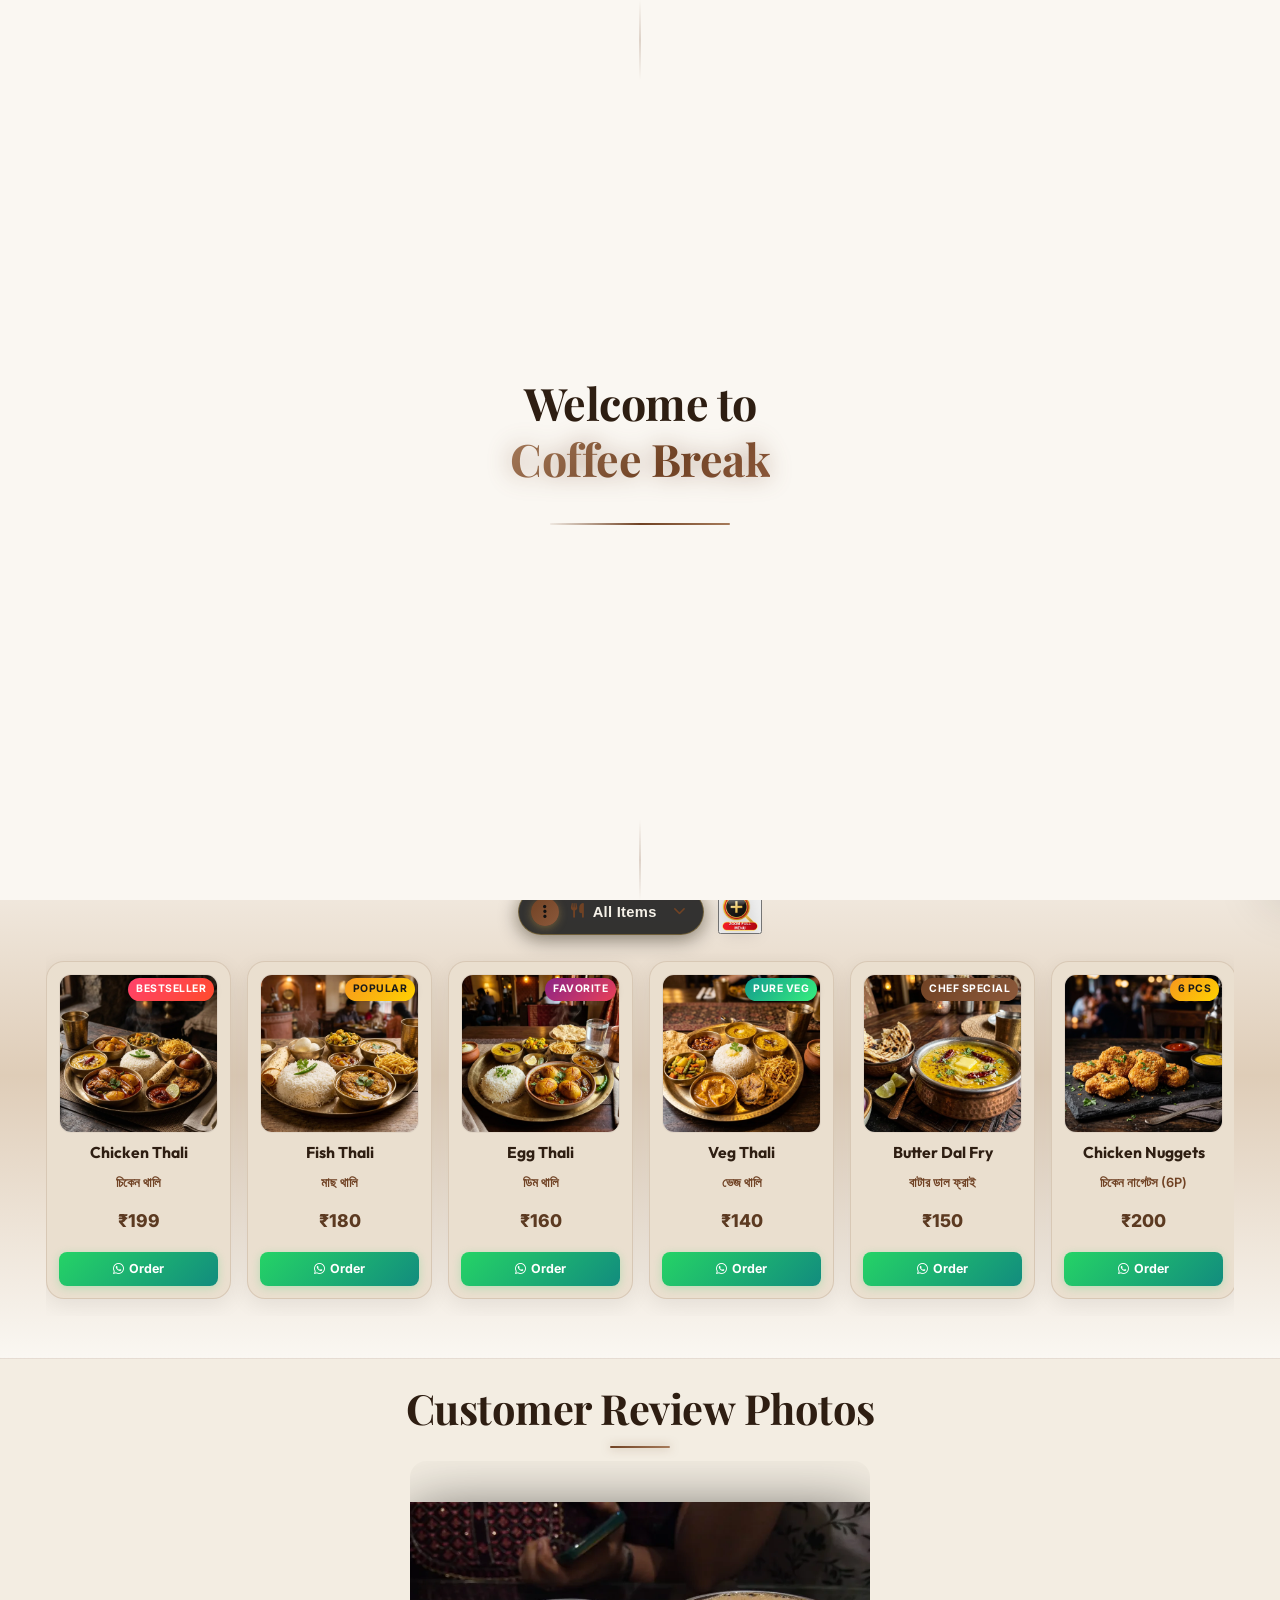
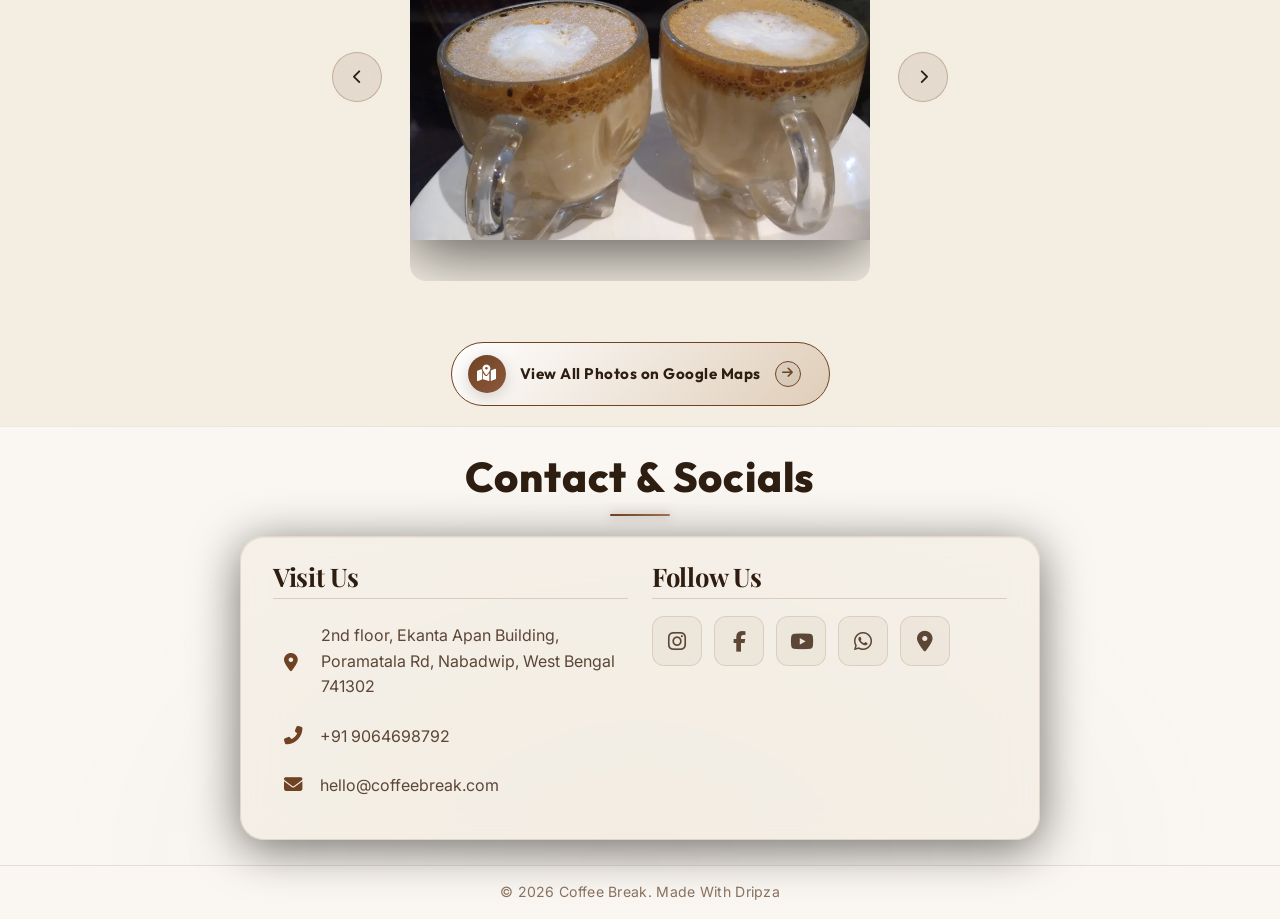
==== commit f94a1e5d: "perf: smooth scroll - passive listeners, momentum drag, remove backdrop-filter, pause animation on s" ====
--- a/index.html
+++ b/index.html
@@ -1243,6 +1243,6 @@
         </div>
     </div>
 
-    <script src="script.js"></script>
+    <script src="script.js?v=1.4"></script>
 </body>
 </html>
--- a/styles.css
+++ b/styles.css
@@ -2706,8 +2706,6 @@
     font-size: 0.92rem;
     font-weight: 600;
     cursor: pointer;
-    backdrop-filter: blur(12px);
-    -webkit-backdrop-filter: blur(12px);
     box-shadow: 0 4px 20px rgba(0, 0, 0, 0.45), 0 0 15px rgba(201, 162, 75, 0.15);
     transition: all 0.3s cubic-bezier(0.25, 0.8, 0.25, 1);
     user-select: none;
@@ -2829,6 +2827,9 @@
     padding-right: 4px;
     scrollbar-width: thin;
     scrollbar-color: rgba(201, 162, 75, 0.6) rgba(255, 255, 255, 0.05);
+    will-change: scroll-position;
+    transform: translateZ(0);
+    -webkit-transform: translateZ(0);
 }
 
 .menu-filter-dropdown-list::-webkit-scrollbar {
@@ -2988,7 +2989,7 @@
     overflow-x: auto;
     overflow-y: hidden;
     scroll-behavior: smooth;
-    scroll-snap-type: x mandatory;
+    scroll-snap-type: x proximity;
     -webkit-overflow-scrolling: touch;
     padding: 8px 6px 18px;
     width: 100%;
@@ -3029,12 +3030,12 @@
     padding: 12px;
     text-align: center;
     box-shadow: 0 6px 22px rgba(0, 0, 0, 0.07) !important;
-    backdrop-filter: blur(12px);
-    -webkit-backdrop-filter: blur(12px);
     transition: transform 0.35s cubic-bezier(0.2, 0.8, 0.2, 1), border-color 0.35s ease, box-shadow 0.35s ease;
     animation: floatMenuItem 4.5s ease-in-out infinite alternate;
     user-select: none;
     position: relative;
+    will-change: transform;
+    contain: layout style;
 }
 
 .food-menu-card:nth-child(even) { animation-delay: 0.8s; }
@@ -3278,8 +3279,6 @@
     position: absolute;
     inset: 0;
     background: rgba(0, 0, 0, 0.72);
-    backdrop-filter: blur(12px);
-    -webkit-backdrop-filter: blur(12px);
 }
 
 .full-menu-modal-container {
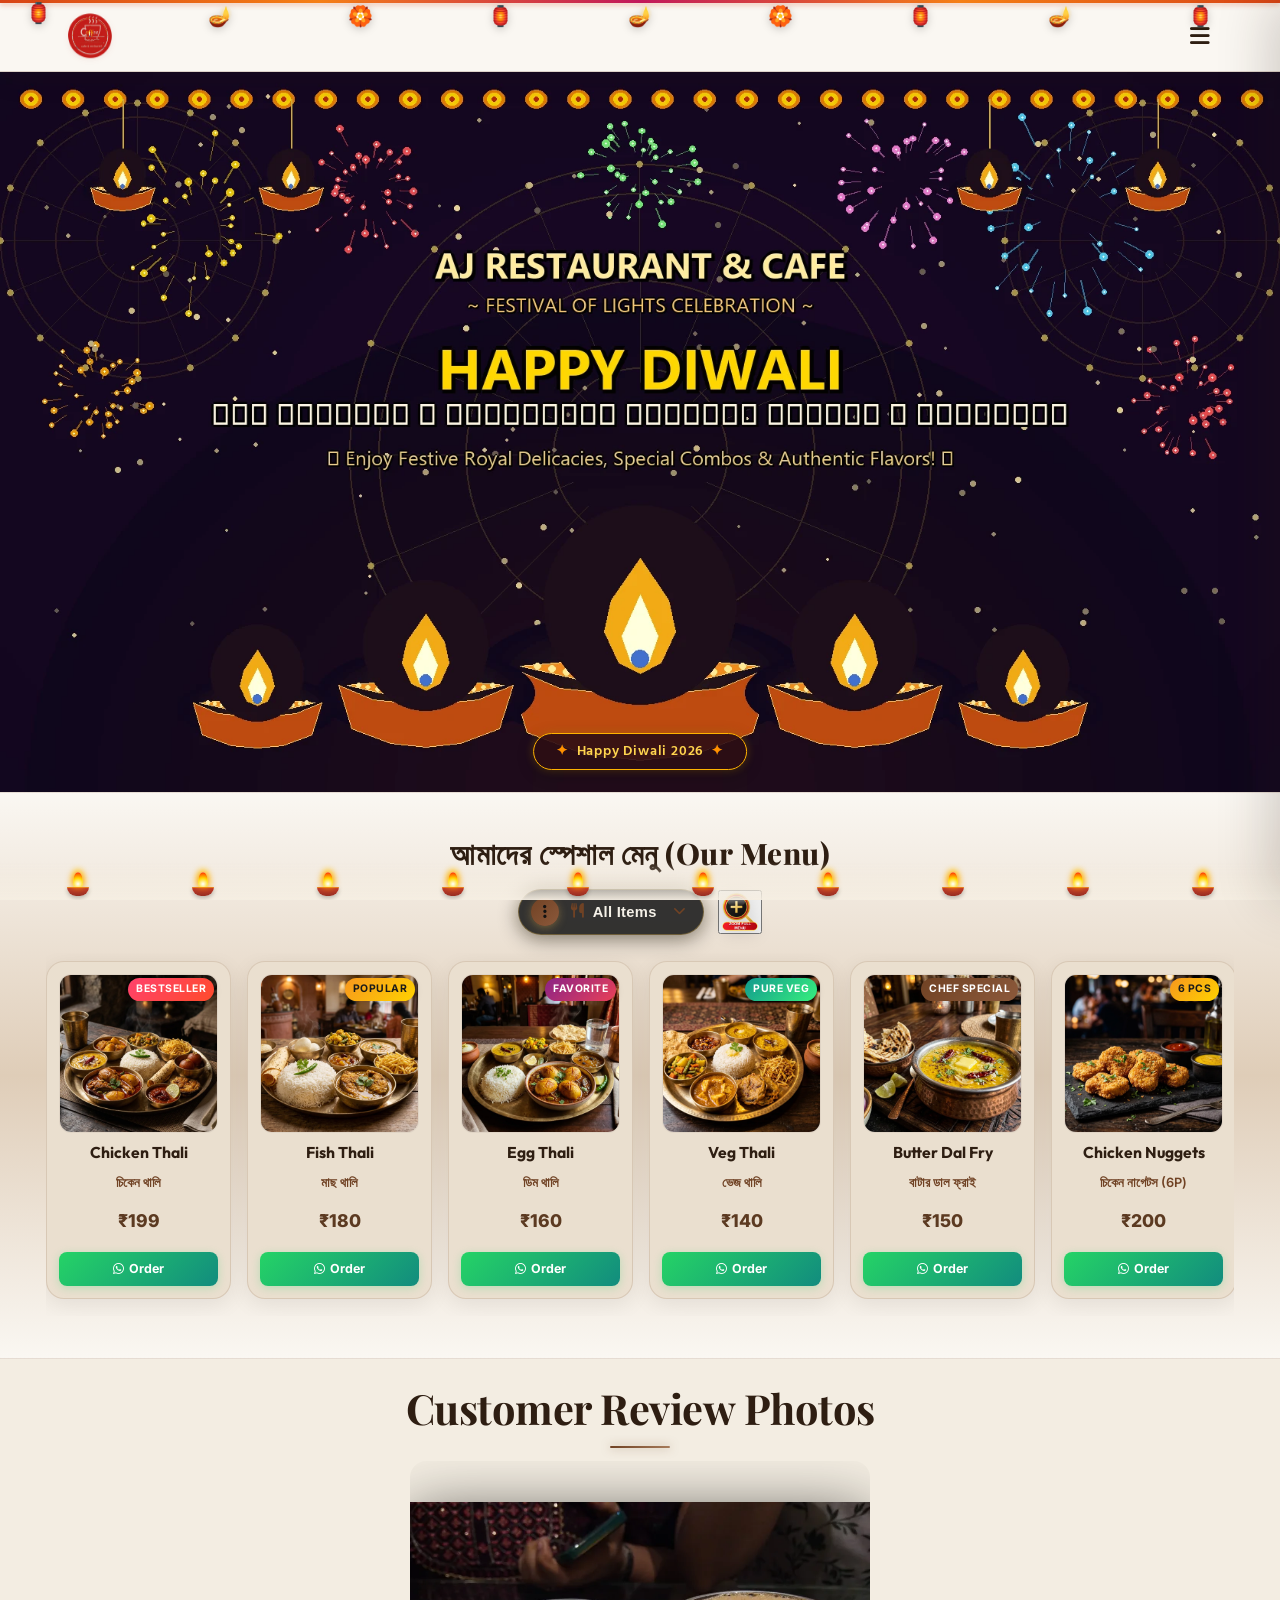
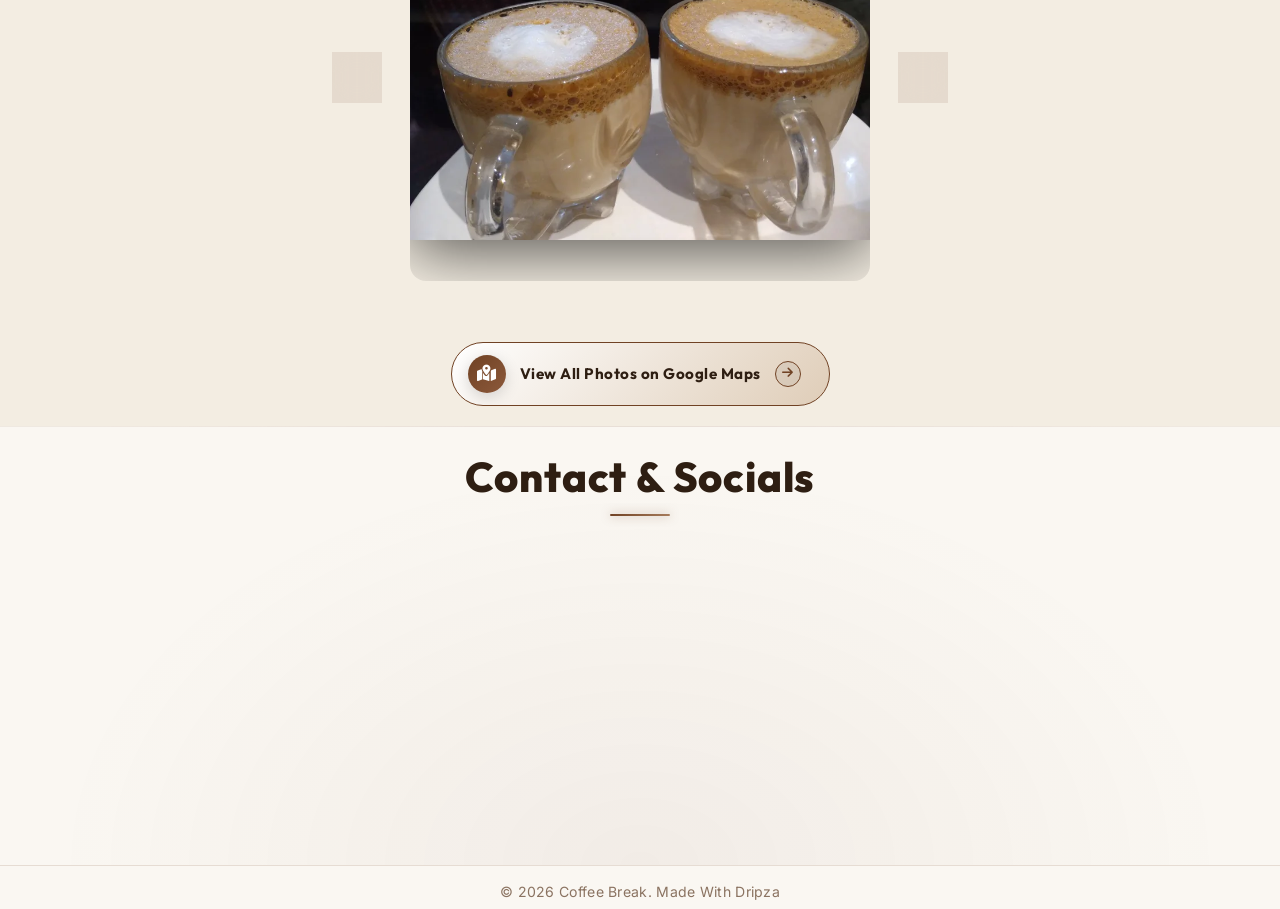
==== commit 30e6a477: "update" ====
--- a/index.html
+++ b/index.html
@@ -5,14 +5,15 @@
     <meta name="viewport" content="width=device-width, initial-scale=1.0">
     <title>Coffee Break</title>
     <link rel="icon" type="image/png" href="assets/coffee_break_logo.webp">
-    <link href="https://fonts.googleapis.com/css2?family=Playfair+Display:wght@400;600;700;800&family=Outfit:wght@300;400;600;800&family=Inter:wght@300;400;500;600&display=swap" rel="stylesheet">
+    <link href="https://fonts.googleapis.com/css2?family=Playfair+Display:wght@400;600;700;800&family=Outfit:wght@300;400;600;800&family=Inter:wght@300;400;500;600&family=Hind+Siliguri:wght@400;600;700&display=swap" rel="stylesheet">
     <link rel="stylesheet" href="https://cdnjs.cloudflare.com/ajax/libs/font-awesome/6.4.0/css/all.min.css">
     <link rel="stylesheet" href="styles.css?v=1.3">
 </head>
-<body class="no-scroll">
+<body class="no-scroll diwali-theme">
     <!-- Preloader Screen -->
     <div id="preloader">
         <div class="preloader-content">
+            <div class="preloader-diya-glow">🪔</div>
             <h1 class="preloader-title">Welcome to <br><span class="highlight">Coffee Break</span></h1>
             <div class="preloader-loader">
                 <div class="loader-bar"></div>
@@ -20,17 +21,32 @@
         </div>
     </div>
     <!-- Navbar -->
+        <!-- Hanging Decorative Diwali Toran & Lanterns -->
+    <div class="diwali-hanging-toran" aria-hidden="true">
+        <div class="toran-string"></div>
+        <div class="toran-items">
+            <span class="toran-lantern tl1">🏮</span>
+            <span class="toran-diya td1">🪔</span>
+            <span class="toran-flower tf1">🏵️</span>
+            <span class="toran-lantern tl2">🏮</span>
+            <span class="toran-diya td2">🪔</span>
+            <span class="toran-flower tf2">🏵️</span>
+            <span class="toran-lantern tl3">🏮</span>
+            <span class="toran-diya td3">🪔</span>
+            <span class="toran-lantern tl4">🏮</span>
+        </div>
+    </div>
     <nav class="navbar">
         <div class="logo-container">
             <img src="assets/coffee_break_logo.webp" alt="Coffee Break Logo" class="logo-brand-img">
             <div class="logo-text-wrapper">
-                <span class="animated-football-header" title="Ganesh Chaturthi Special">
-                    <img src="assets/ganesh_run_icon.webp" alt="Ganesh Run Icon" style="object-fit: contain; filter: drop-shadow(0 0 5px rgba(255, 215, 0, 0.6));">
+                <span class="animated-football-header" title="Diwali Celebration">
+                    <img src="assets/diwali_run_icon.webp" alt="Mahalaya Run Icon" style="object-fit: contain; filter: drop-shadow(0 2px 5px rgba(183, 28, 28, 0.4)) drop-shadow(0 1px 2px rgba(0, 0, 0, 0.25));">
                 </span>
                 <span class="logo-text">Coffee Break</span>
             </div>
         </div>
-        <span class="rath-yatra-header-text">শুভ বিশ্বকর্মা পূজা!</span>
+        <span class="rath-yatra-header-text diwali-header-text">✨ শুভ দীপাবলি ও কালীপূজা 🪔</span>
         <ul class="nav-links">
             <li><a href="#home">Home</a></li>
             <li><a href="#menu">Menu</a></li>
@@ -38,14 +54,6 @@
             <li><a href="#contact">Contact</a></li>
         </ul>
         <div class="navbar-actions">
-            <!-- Rakhi Purnima Button for Poster -->
-            <button class="fifa-btn" id="open-promo-modal-direct-btn" title="Show Ganesh Chaturthi Special Poster">
-                <div class="fifa-container">
-                    <div class="fifa-magic-ring"></div>
-                    <img src="assets/ganesh_icon.webp" alt="Ganesh Special" class="fifa-svg" style="object-fit: contain;">
-                </div>
-            </button>
-            
             <div class="hamburger">
                 <i class="fas fa-bars"></i>
             </div>
@@ -55,7 +63,7 @@
     <!-- Hero Section -->
     <section id="home" class="hero">
         <div class="hero-bg banner-box">
-            <img src="assets/aj_restaurant_banner_1.webp" alt="AJ Restaurant & Cafe Banner" class="active">
+            <img src="assets/diwali_greeting_banner.webp" alt="Happy Diwali Festival Banner" class="active">
             <img src="assets/banner_1.webp" alt="Coffee Break Banner 1">
             <img src="assets/banner_2.webp" alt="Coffee Break Banner 2">
             <img src="assets/banner_3.webp" alt="Coffee Break Banner 3">
@@ -72,6 +80,11 @@
             <img src="assets/banner_14.webp" alt="Coffee Break Banner 14">
             <img src="assets/banner_15.webp" alt="Coffee Break Banner 15">
             <div class="overlay"></div>
+        </div>
+        <!-- Interactive Diwali Fireworks Canvas Overlay -->
+        <canvas id="diwali-fireworks-canvas"></canvas>
+        <div class="hero-diwali-badge">
+            <span class="sparkle-star">✦</span> Happy Diwali 2026 <span class="sparkle-star">✦</span>
         </div>
         <!-- Click/Hover Zones for Banner Control -->
         <div class="hero-nav-zone left-zone" title="Previous Image"></div>
@@ -1234,15 +1247,19 @@
 
 
 
-    <!-- Promo Poster Modal -->
-    <div class="promo-modal" id="promo-modal">
-        <div class="promo-modal-overlay"></div>
-        <div class="promo-modal-content">
-            <button class="promo-modal-close" id="close-promo-modal-btn" aria-label="Close Promo Modal"><i class="fas fa-times"></i></button>
-            <img src="assets/promo_poster.webp" alt="Rakhi Purnima Celebration" class="promo-poster-img">
-        </div>
+        <!-- Interactive Diwali Diya Bar along bottom -->
+    <div class="diwali-diya-bar" id="diwali-diya-bar" title="Interactive Diwali Diyas - Click to Light / Extinguish">
+        <div class="interactive-diya-item"><div class="diya-flame"></div><div class="diya-pot"></div></div>
+        <div class="interactive-diya-item"><div class="diya-flame"></div><div class="diya-pot"></div></div>
+        <div class="interactive-diya-item"><div class="diya-flame"></div><div class="diya-pot"></div></div>
+        <div class="interactive-diya-item"><div class="diya-flame"></div><div class="diya-pot"></div></div>
+        <div class="interactive-diya-item"><div class="diya-flame"></div><div class="diya-pot"></div></div>
+        <div class="interactive-diya-item"><div class="diya-flame"></div><div class="diya-pot"></div></div>
+        <div class="interactive-diya-item"><div class="diya-flame"></div><div class="diya-pot"></div></div>
+        <div class="interactive-diya-item"><div class="diya-flame"></div><div class="diya-pot"></div></div>
+        <div class="interactive-diya-item"><div class="diya-flame"></div><div class="diya-pot"></div></div>
+        <div class="interactive-diya-item"><div class="diya-flame"></div><div class="diya-pot"></div></div>
     </div>
-
     <script src="script.js?v=1.4"></script>
-</body>
+    </body>
 </html>
--- a/styles.css
+++ b/styles.css
@@ -101,6 +101,8 @@
 }
 
 .logo-brand-img {
+    position: relative;
+    z-index: 1002;
     height: 52px;
     width: auto;
     object-fit: contain;
@@ -137,6 +139,7 @@
 .animated-football-header img {
     width: 100%;
     height: 100%;
+    filter: drop-shadow(0 2px 5px rgba(183, 28, 28, 0.4)) drop-shadow(0 1px 2px rgba(0, 0, 0, 0.25)) !important;
 }
 
 .logo-text {
@@ -1121,6 +1124,7 @@
     font-weight: 800;
     letter-spacing: 0.5px;
     color: #8B1A1A;
+    text-shadow: 0 1px 2px rgba(0, 0, 0, 0.15);
     white-space: nowrap;
     opacity: 0;
     pointer-events: none;
@@ -2991,6 +2995,7 @@
     scroll-behavior: smooth;
     scroll-snap-type: x proximity;
     -webkit-overflow-scrolling: touch;
+    touch-action: pan-x pan-y;
     padding: 8px 6px 18px;
     width: 100%;
     cursor: grab;
@@ -4085,3 +4090,287 @@
         font-size: 0.7rem;
     }
 }
+
+/* Mobile touch vertical page scroll compatibility */
+.main-menu-scroll-wrapper,
+.main-menu-scroll-track,
+.main-menu-scroll-track .food-menu-card {
+    touch-action: pan-x pan-y !important;
+}
+
+/* ============================================================
+   DIWALI FESTIVAL THEME STYLES (LIGHT THEME - দীপাবলি ও কালীপূজা)
+   Optimized for All Devices: Desktop, iPhone & Low-End Android
+   ============================================================ */
+
+/* Preloader Diya Enhancement */
+.preloader-diya-glow {
+    font-size: 3rem;
+    margin-bottom: 8px;
+    animation: diyaPulseGlow 1.8s infinite ease-in-out;
+    filter: drop-shadow(0 0 10px #e65100);
+    will-change: transform;
+}
+
+.preloader-subtitle {
+    font-family: 'Hind Siliguri', 'Outfit', sans-serif;
+    color: #c62828;
+    font-size: 1.1rem;
+    font-weight: 700;
+    margin-top: 6px;
+    letter-spacing: 0.5px;
+    text-shadow: 0 0 6px rgba(198, 40, 40, 0.25);
+}
+
+@keyframes diyaPulseGlow {
+    0%, 100% { transform: scale(1) translateZ(0); filter: drop-shadow(0 0 8px #d84315); }
+    50% { transform: scale(1.12) translateZ(0); filter: drop-shadow(0 0 16px #ff8f00); }
+}
+
+/* Hanging Festive Toran & Lanterns */
+.diwali-hanging-toran {
+    position: fixed;
+    top: 0;
+    left: 0;
+    width: 100%;
+    height: 44px;
+    z-index: 1001;
+    pointer-events: none;
+    overflow: hidden;
+    transform: translateZ(0);
+}
+
+.toran-string {
+    position: absolute;
+    top: 0;
+    left: 0;
+    width: 100%;
+    height: 3px;
+    background: linear-gradient(90deg, #d84315, #f57f17, #c2185b, #f57f17, #d84315);
+    box-shadow: 0 2px 5px rgba(216, 67, 21, 0.35);
+}
+
+.toran-items {
+    display: flex;
+    justify-content: space-around;
+    align-items: flex-start;
+    padding: 0 10px;
+    width: 100%;
+}
+
+.toran-items span {
+    display: inline-block;
+    transform-origin: top center;
+    font-size: 1.25rem;
+    filter: drop-shadow(0 2px 4px rgba(0, 0, 0, 0.2));
+    will-change: transform;
+}
+
+.toran-lantern { animation: toranSway 3.2s infinite ease-in-out; }
+.toran-diya { animation: toranSway 2.8s infinite ease-in-out reverse; }
+.toran-flower { animation: toranSway 3.6s infinite ease-in-out; font-size: 1rem; }
+
+.tl1 { animation-delay: 0s; position: relative; left: -42px; top: -3px; }
+.td1 { animation-delay: 0.4s; }
+.tf1 { animation-delay: 0.8s; }
+.tl2 { animation-delay: 1.2s; }
+.td2 { animation-delay: 1.6s; }
+.tf2 { animation-delay: 0.3s; }
+.tl3 { animation-delay: 0.9s; }
+.td3 { animation-delay: 1.4s; }
+.tl4 { animation-delay: 0.2s; }
+
+@keyframes toranSway {
+    0%, 100% { transform: rotate(-8deg) translateZ(0); }
+    50% { transform: rotate(8deg) translateZ(0); }
+}
+
+/* Diwali Header Text (Light Theme - Rich Royal Crimson & Vermilion) */
+.diwali-header-text {
+    font-family: 'Hind Siliguri', 'Playfair Display', serif !important;
+    font-size: 1.25rem !important;
+    font-weight: 700 !important;
+    color: #b71c1c !important;
+    background: linear-gradient(90deg, #b71c1c 0%, #d84315 35%, #880e4f 70%, #e65100 100%) !important;
+    -webkit-background-clip: text !important;
+    -webkit-text-fill-color: transparent !important;
+    filter: drop-shadow(0 1px 3px rgba(183, 28, 28, 0.25));
+    letter-spacing: 0.5px;
+}
+
+/* Hero Section Diwali Additions */
+#diwali-fireworks-canvas {
+    position: absolute;
+    inset: 0;
+    width: 100%;
+    height: 100%;
+    z-index: 2;
+    pointer-events: auto;
+    cursor: crosshair;
+    contain: strict;
+}
+
+.hero-diwali-badge {
+    position: absolute;
+    bottom: 22px;
+    left: 50%;
+    transform: translateX(-50%) translateZ(0);
+    z-index: 3;
+    background: rgba(45, 14, 20, 0.9);
+    border: 1.5px solid #ffb300;
+    border-radius: 30px;
+    padding: 6px 18px;
+    font-family: 'Hind Siliguri', 'Outfit', sans-serif;
+    color: #ffd54f;
+    font-size: 0.88rem;
+    font-weight: 600;
+    letter-spacing: 0.8px;
+    white-space: nowrap;
+    box-shadow: 0 4px 15px rgba(0, 0, 0, 0.35), 0 0 10px rgba(255, 179, 0, 0.3);
+    pointer-events: none;
+    animation: badgeFloat 3.5s infinite ease-in-out;
+}
+
+.sparkle-star {
+    color: #ff9100;
+    margin: 0 4px;
+    display: inline-block;
+}
+
+@keyframes badgeFloat {
+    0%, 100% { transform: translateX(-50%) translateY(0) translateZ(0); }
+    50% { transform: translateX(-50%) translateY(-5px) translateZ(0); }
+}
+
+/* Interactive Diya Bar along bottom of the screen */
+.diwali-diya-bar {
+    position: fixed;
+    bottom: 0;
+    left: 0;
+    width: 100%;
+    height: 38px;
+    z-index: 9980;
+    display: flex;
+    justify-content: space-around;
+    align-items: flex-end;
+    padding: 0 15px 4px 15px;
+    pointer-events: none;
+    background: linear-gradient(to top, rgba(245, 238, 226, 0.95) 0%, rgba(245, 238, 226, 0) 100%);
+    contain: layout paint;
+}
+
+.interactive-diya-item {
+    pointer-events: auto;
+    cursor: pointer;
+    display: flex;
+    flex-direction: column;
+    align-items: center;
+    transition: transform 0.2s ease-out;
+    user-select: none;
+    will-change: transform;
+}
+
+.interactive-diya-item:hover {
+    transform: scale(1.25) translateY(-3px) translateZ(0);
+}
+
+.diya-flame {
+    width: 10px;
+    height: 15px;
+    background: radial-gradient(circle at 50% 80%, #fff 0%, #ffd700 45%, #ff4500 85%, transparent 100%);
+    border-radius: 50% 50% 25% 25% / 70% 70% 30% 30%;
+    box-shadow: 0 0 8px #ff9100, 0 -2px 6px #ffd700;
+    animation: diyaFlameFlicker 0.2s infinite alternate ease-in-out;
+    transform-origin: bottom center;
+    transition: opacity 0.3s ease, transform 0.3s ease;
+    will-change: transform, opacity;
+}
+
+.diya-pot {
+    width: 22px;
+    height: 9px;
+    background: linear-gradient(180deg, #c0392b 0%, #962d22 100%);
+    border-radius: 0 0 14px 14px;
+    border-top: 1.5px solid #e67e22;
+    box-shadow: 0 2px 4px rgba(0, 0, 0, 0.25);
+}
+
+.interactive-diya-item.unlit .diya-flame {
+    opacity: 0;
+    transform: scale(0.2);
+}
+
+@keyframes diyaFlameFlicker {
+    0% { transform: scale(1) rotate(-1deg) translateZ(0); }
+    100% { transform: scale(1.06, 0.95) rotate(1.5deg) translateZ(0); }
+}
+
+@media (max-width: 768px) {
+    .diwali-diya-bar {
+        height: 30px;
+        padding-bottom: 2px;
+    }
+    .interactive-diya-item:nth-child(n+7) {
+        display: none !important;
+    }
+    .diya-flame {
+        width: 8px;
+        height: 12px;
+    }
+    .diya-pot {
+        width: 17px;
+        height: 7px;
+    }
+}
+/* Sparkler Cursor Trail Particle (Desktop only) */
+.diwali-sparkler-dot {
+    position: fixed;
+    pointer-events: none;
+    border-radius: 50%;
+    z-index: 10005;
+    animation: sparklerFade 0.55s forwards linear;
+    will-change: transform, opacity;
+}
+
+@keyframes sparklerFade {
+    0% { transform: translate(0, 0) scale(1) translateZ(0); opacity: 1; }
+    100% { transform: translate(var(--tx, 0), var(--ty, 0)) scale(0) translateZ(0); opacity: 0; }
+}
+
+/* Mobile Optimizations */
+@media (max-width: 768px) {
+    .diwali-header-text {
+        font-size: 0.92rem !important;
+    }
+    .diwali-hanging-toran {
+        height: 36px;
+    }
+    .tl1 {
+        left: -14px;
+        top: -2px;
+    }
+    .toran-items span {
+        font-size: 1rem;
+    }
+    .hero-diwali-badge {
+        font-size: 0.72rem;
+        padding: 4px 12px;
+        bottom: 10px;
+    }
+    .diwali-diya-bar {
+        height: 30px;
+        padding-bottom: 2px;
+    }
+    .diya-flame {
+        width: 8px;
+        height: 12px;
+    }
+    .diya-pot {
+        width: 17px;
+        height: 7px;
+    }
+    .preloader-diya-glow,
+    .diwali-header-text {
+        filter: none !important;
+    }
+}
